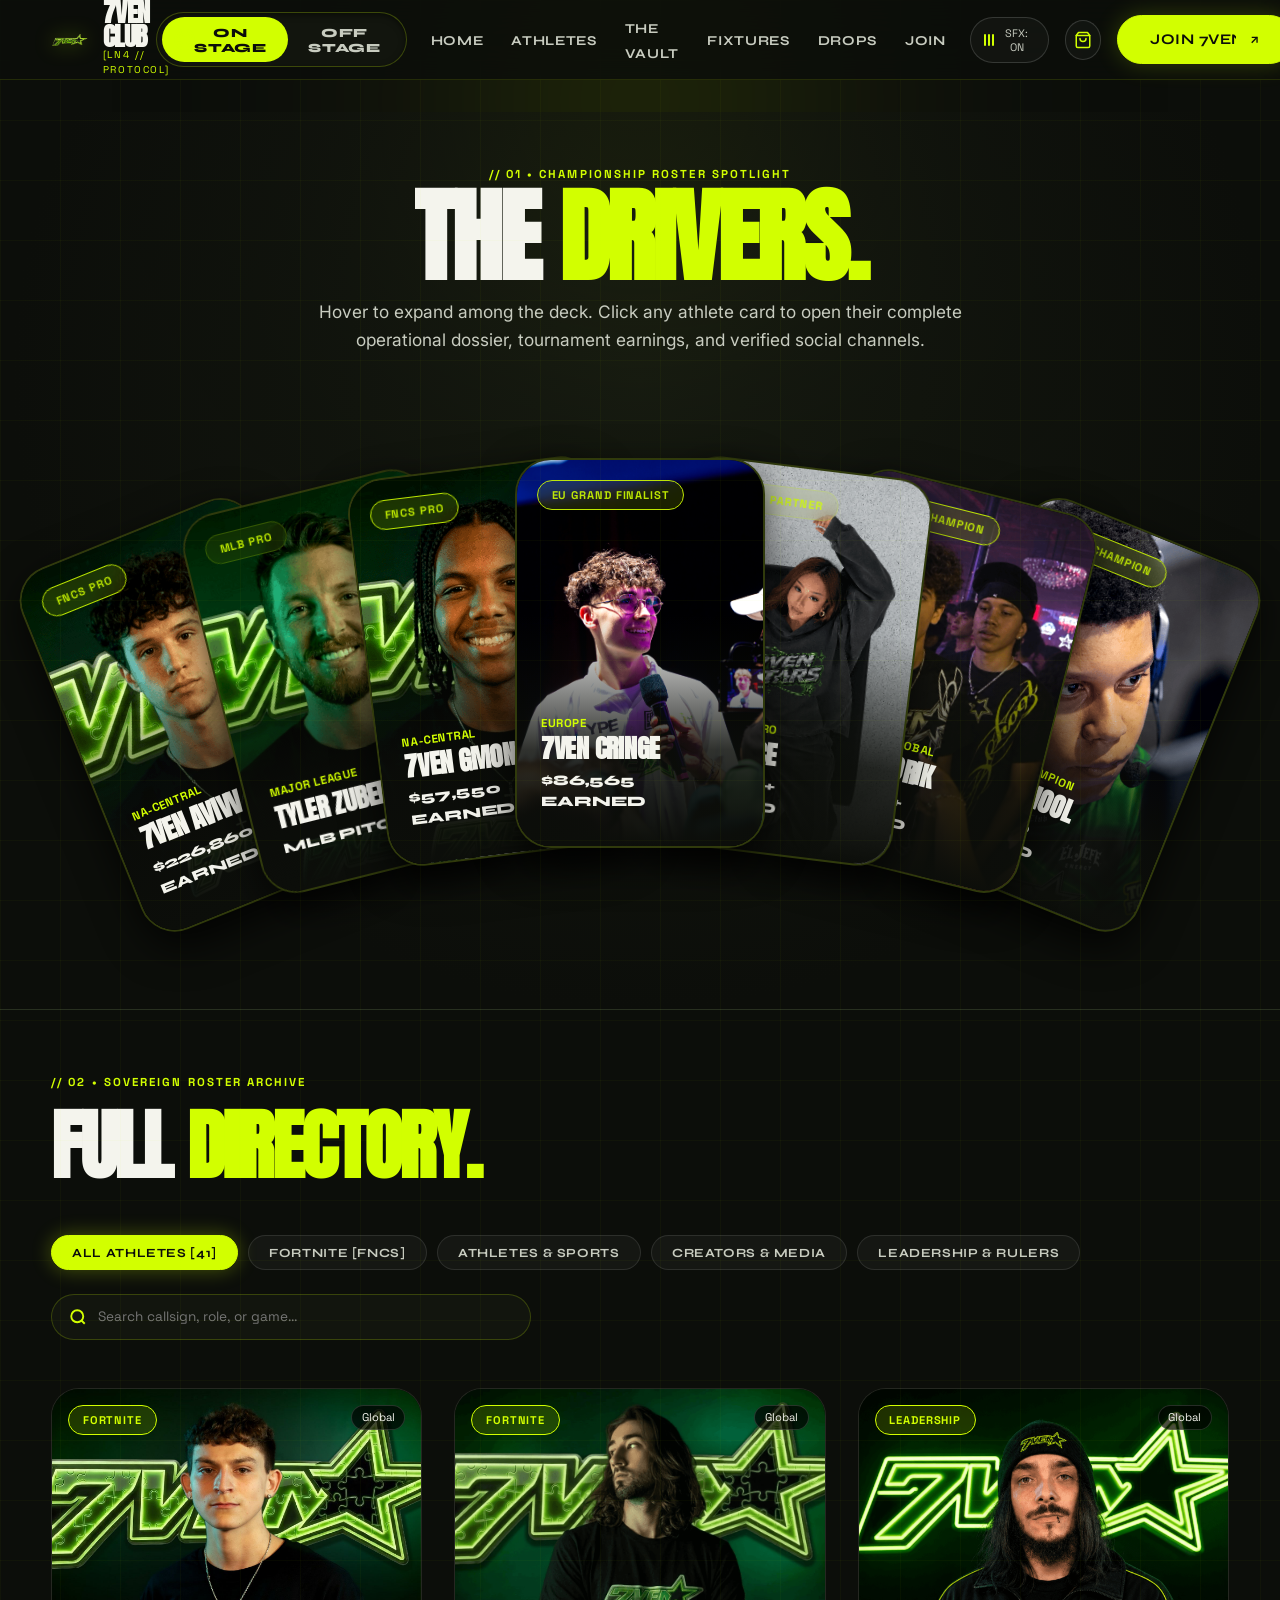
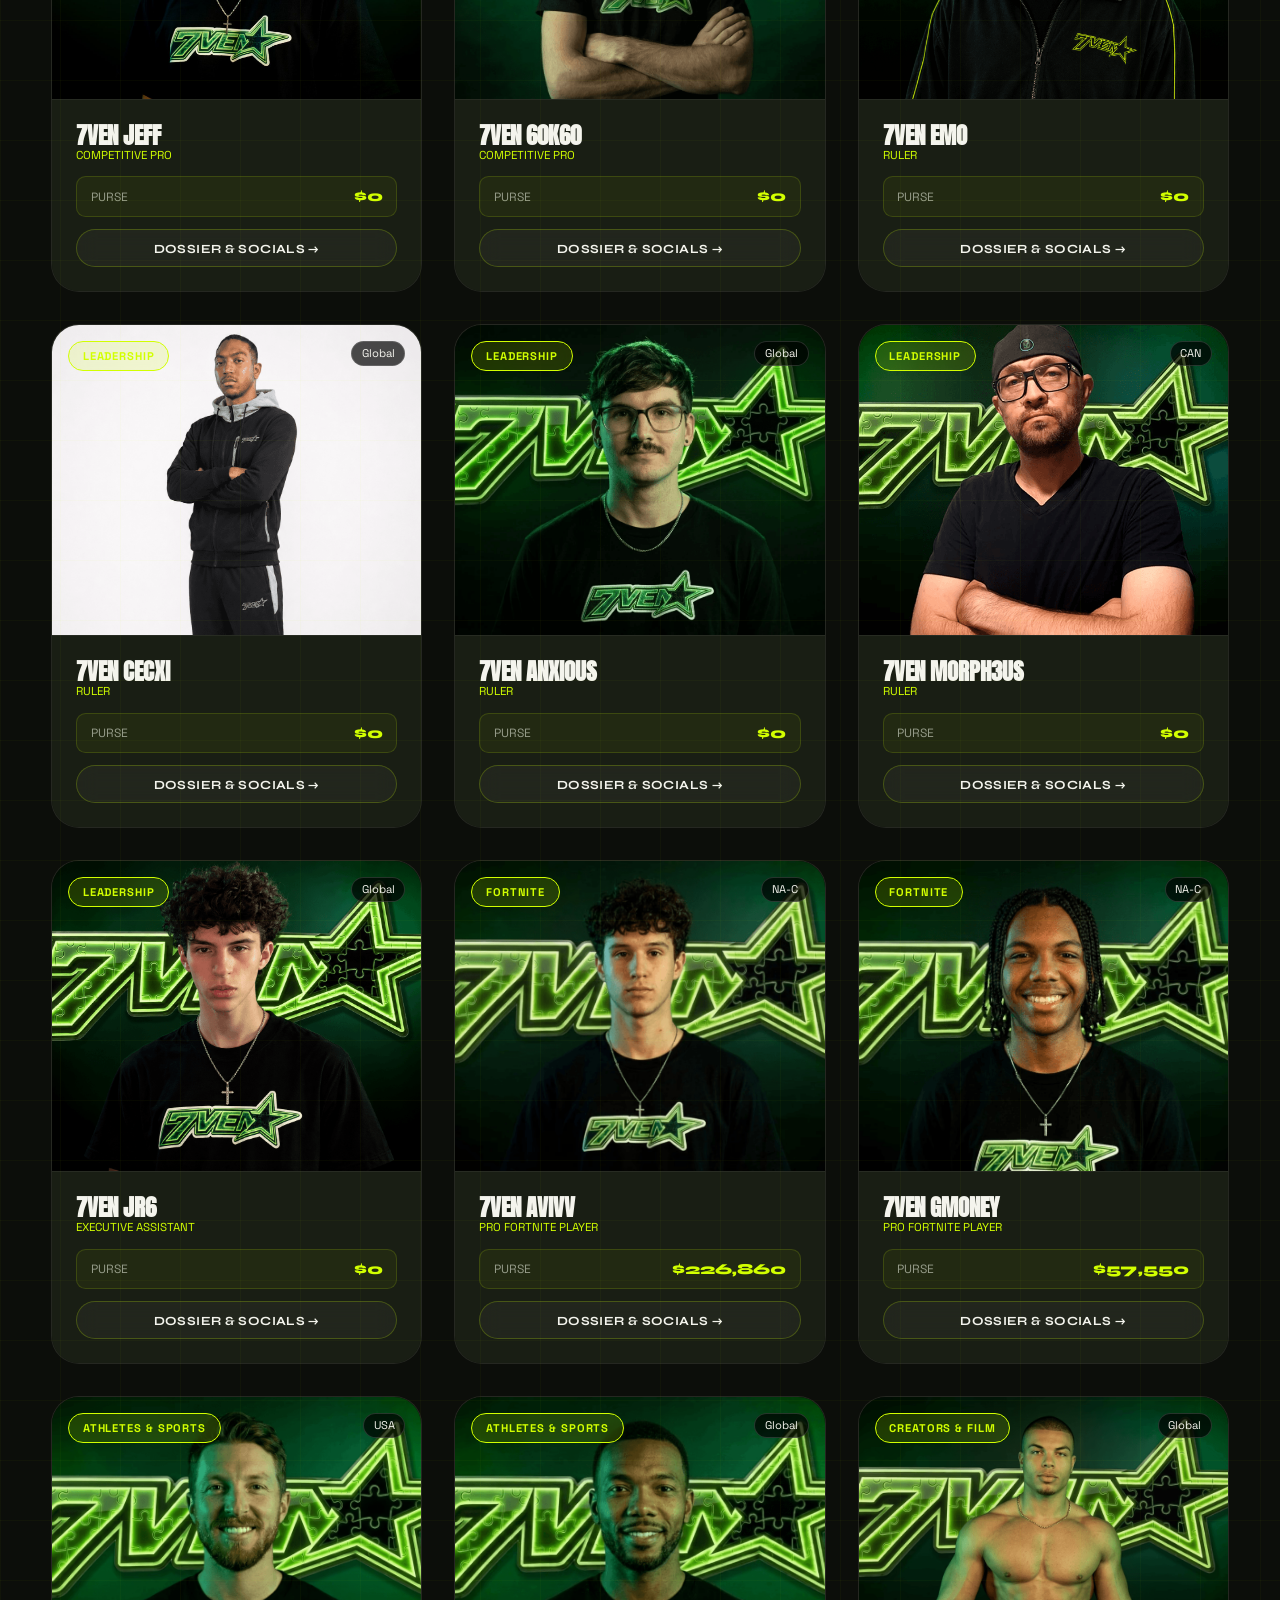
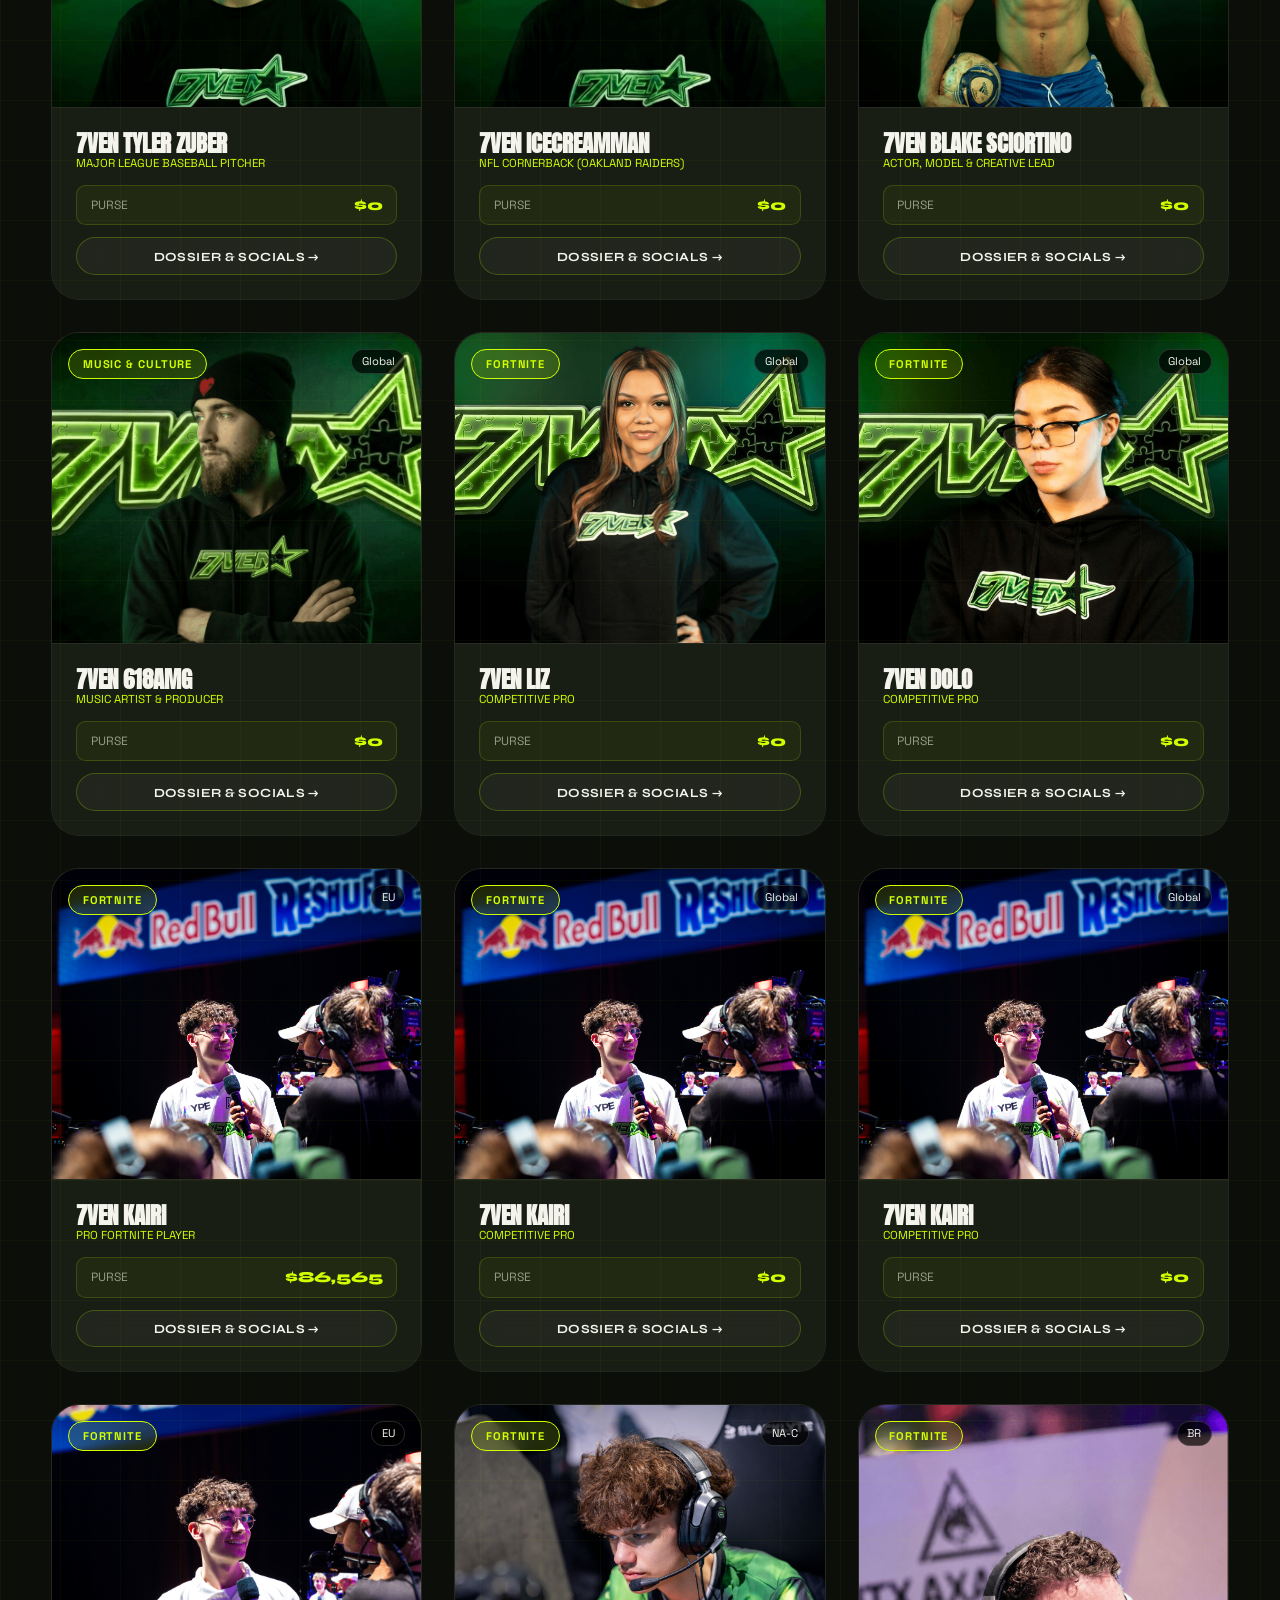
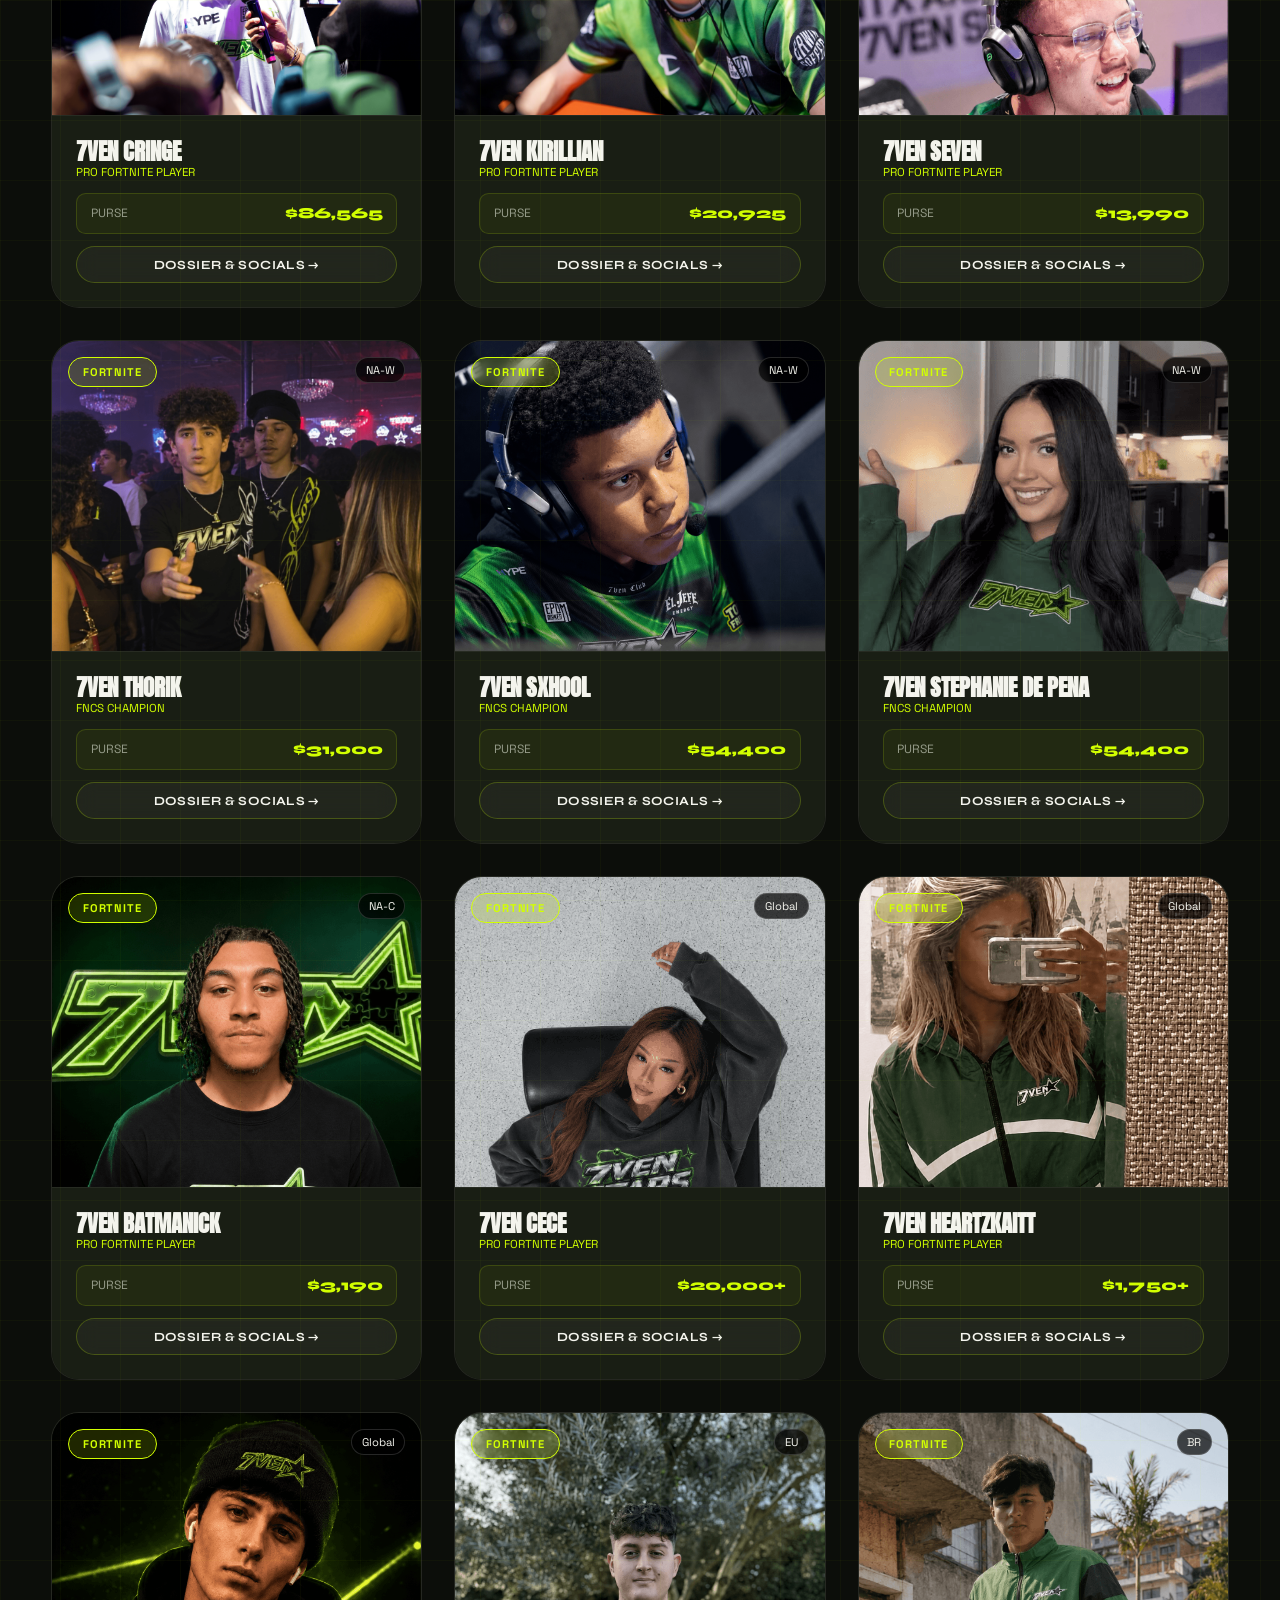
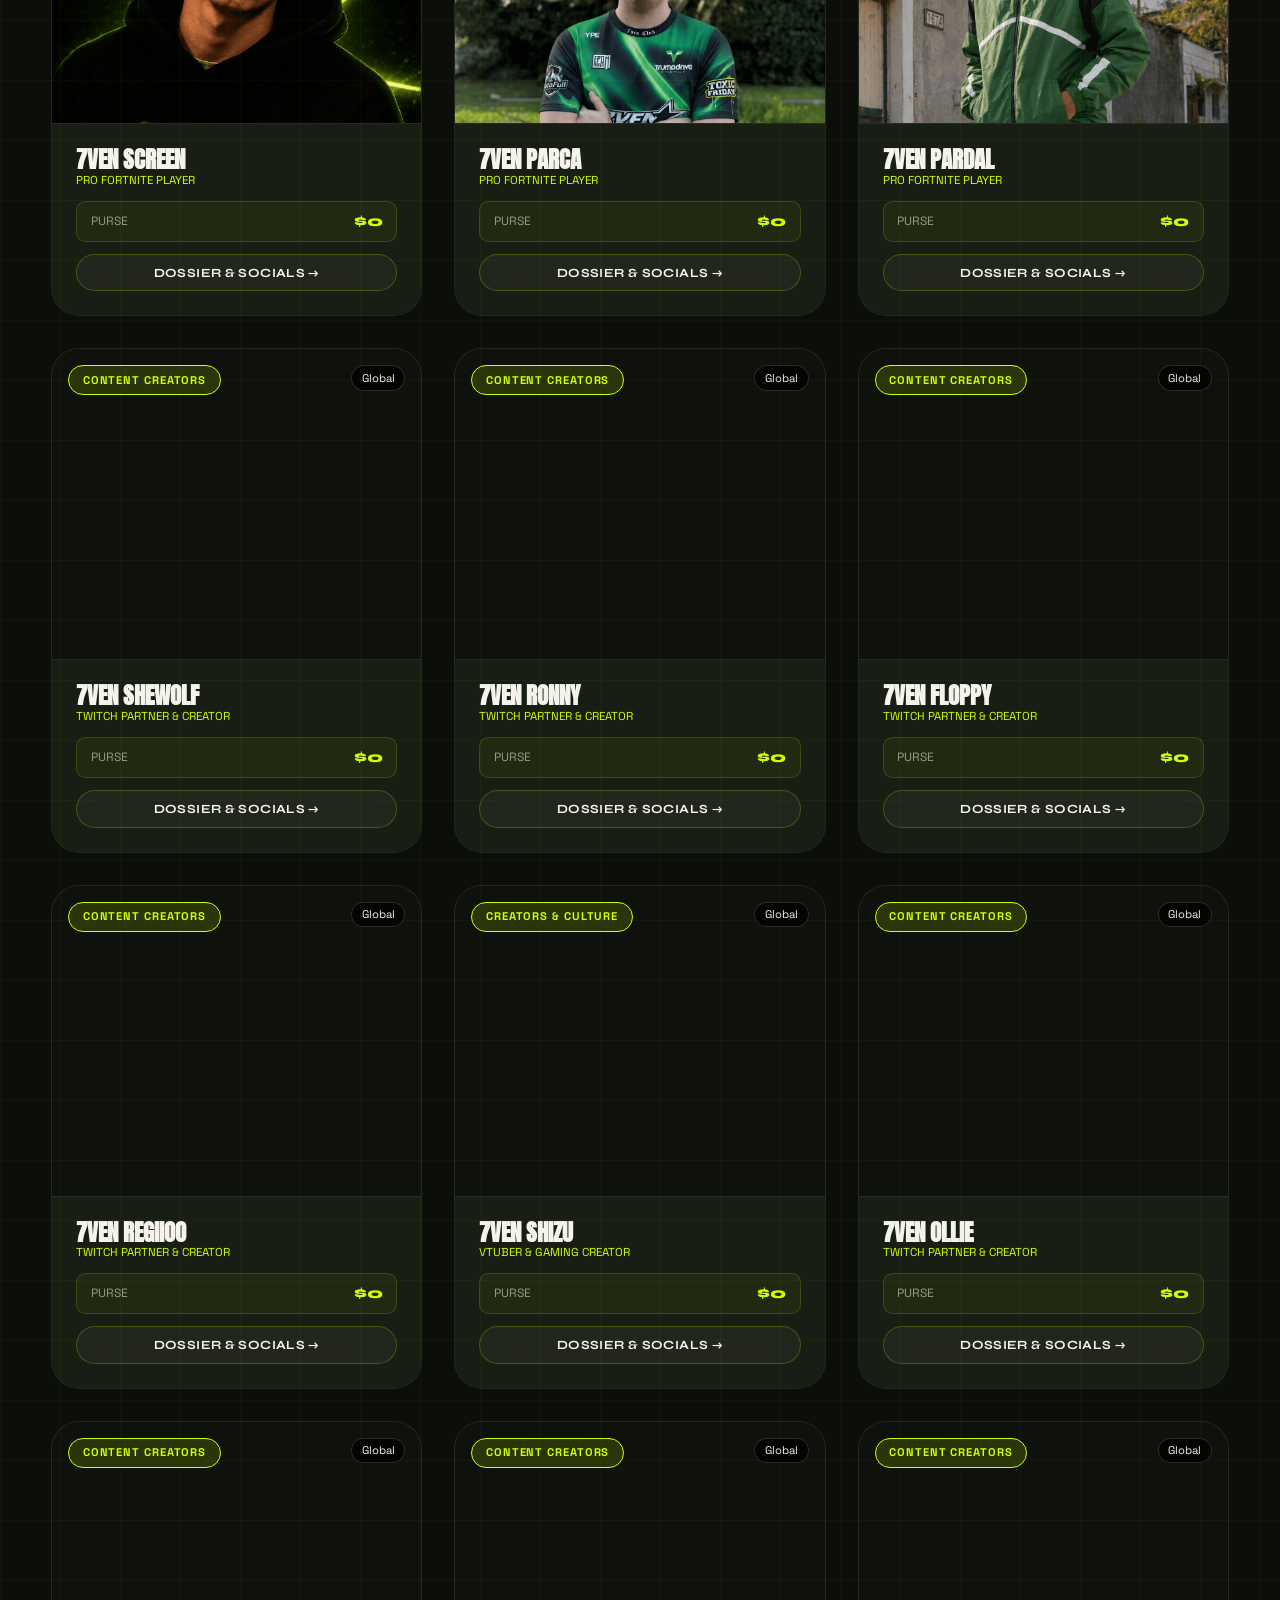
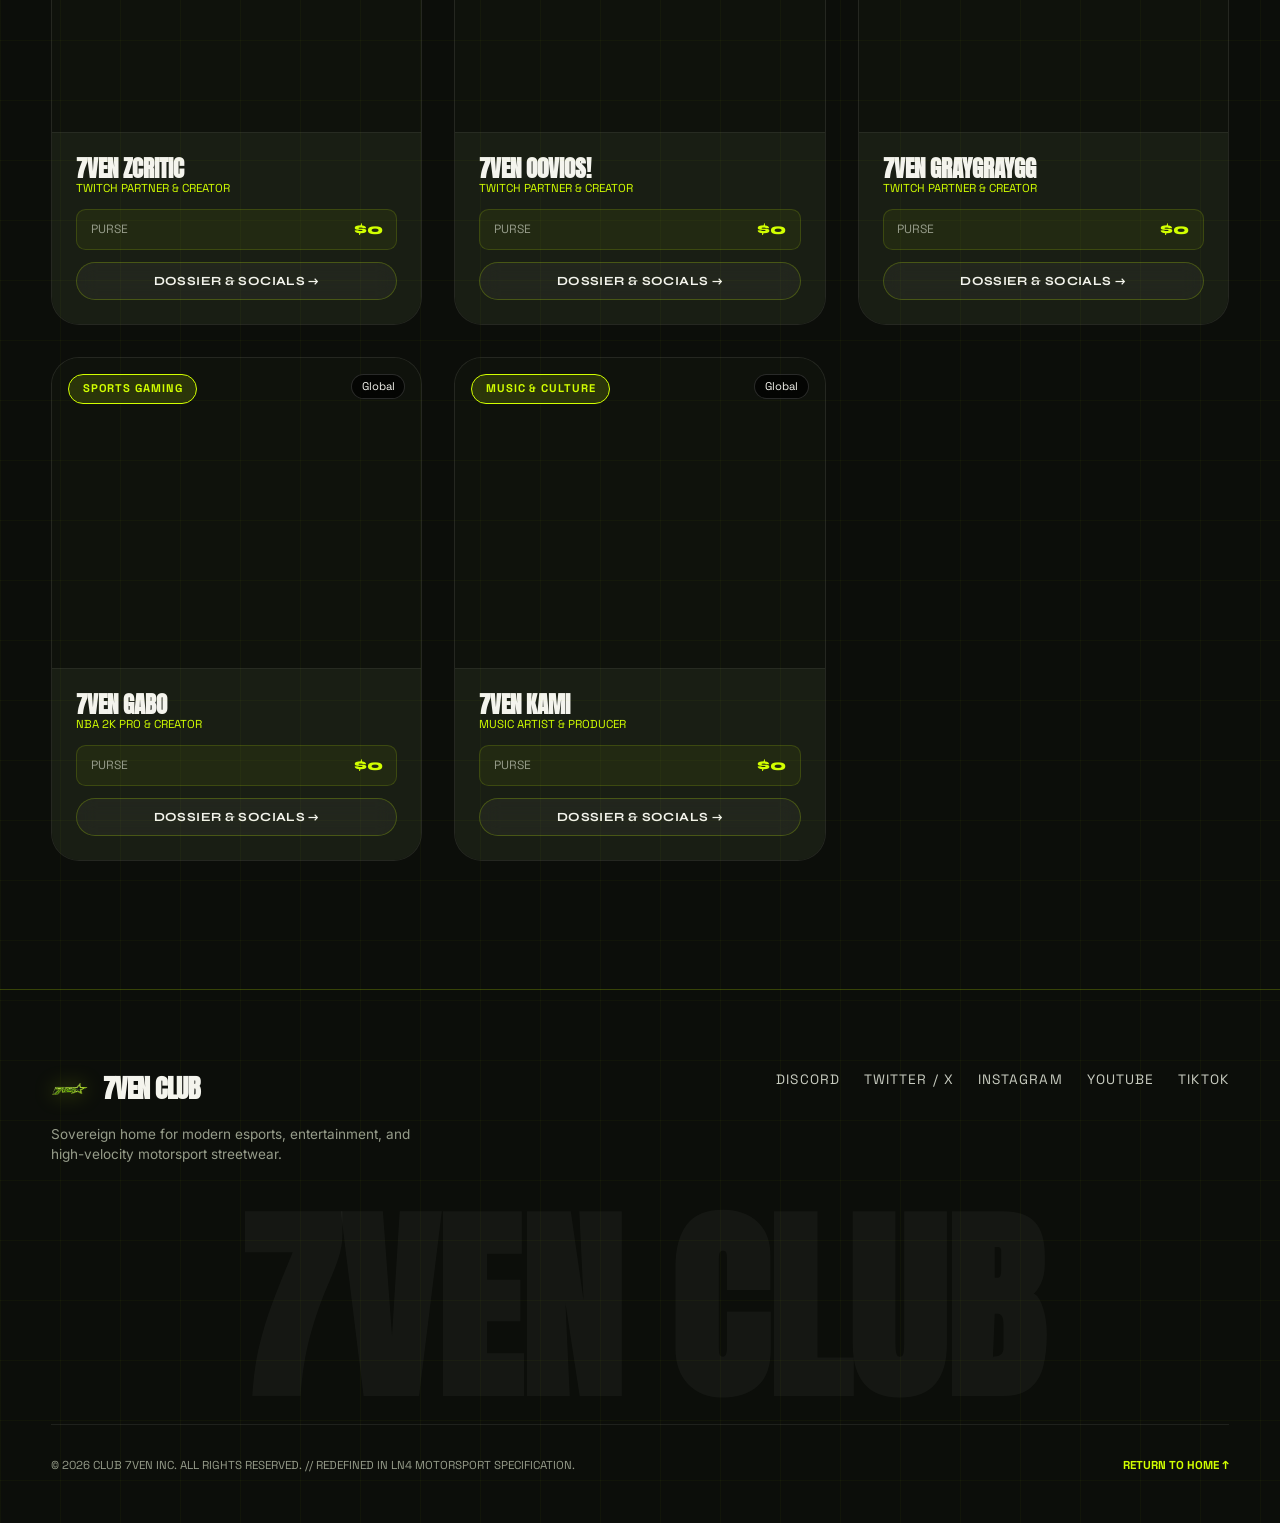
==== athletes.html @ 321fd5b7 "Add dedicated athletes page with LN4 fan-out card deck, popup dossiers, 41 verified athlete portrait" ====
<!DOCTYPE html>
<html lang="en" data-mode="on-stage">
<head>
  <meta charset="utf-8">
  <meta name="viewport" content="width=device-width, initial-scale=1.0, minimum-scale=1.0">
  <title>7VEN CLUB — Athletes & Roster Dossier // LN4 Edition</title>
  
  <meta name="description" content="Official athlete roster for Club 7VEN: FNCS Champions, MLB World Series Pitchers, NFL Pros, and elite content creators.">
  <meta property="og:title" content="7VEN CLUB — Athletes & Roster">
  <meta property="og:description" content="Explore the full championship lineup, tournament earnings, and interactive athlete dossiers.">
  <meta property="og:type" content="website">
  <link rel="icon" type="image/png" href="assets/images/7ven-logo.png">

  <!-- Google Fonts: Syne + Anton + Space Grotesk + Inter -->
  <link rel="preconnect" href="https://fonts.googleapis.com">
  <link rel="preconnect" href="https://fonts.gstatic.com" crossorigin>
  <link href="https://fonts.googleapis.com/css2?family=Anton&family=Inter:wght@400;500;600;700;800&family=Space+Grotesk:wght@500;700&family=Syne:wght@700;800;900&display=swap" rel="stylesheet">

  <!-- Stylesheets -->
  <link rel="stylesheet" href="css/variables.css">
  <link rel="stylesheet" href="css/main.css">
  <link rel="stylesheet" href="css/components.css">
  <link rel="stylesheet" href="css/athletes.css">
</head>
<body data-mode="on-stage">

  <!-- Ambient Grid & Lighting Backgrounds -->
  <div class="tech-grid-overlay" aria-hidden="true"></div>
  <div class="ambient-glow-top" aria-hidden="true"></div>

  <!-- --------------------------------------------------------------------------
       1. FIXED HIGH-TECH HEADER & NAVIGATION
       -------------------------------------------------------------------------- -->
  <header class="ln-nav" id="mainNav">
    <div class="container ln-nav-inner">
      
      <!-- Brand Logotype (Without dot) -->
      <a href="index.html" class="ln-brand" aria-label="7VEN Club Home">
        <img src="assets/images/7ven-brand-mark.png" alt="7VEN Crest" class="ln-brand-logo">
        <div class="ln-brand-text">
          <span class="ln-brand-title">7VEN CLUB</span>
          <span class="ln-brand-badge">[LN4 // PROTOCOL]</span>
        </div>
      </a>

      <!-- Lando Norris Inspired Dual-Stage Switcher -->
      <div class="ln-stage-switcher" id="stageSwitcher" role="tablist" aria-label="Experience Mode Switcher">
        <div class="switcher-pill" id="switcherPill"></div>
        <button class="switcher-btn active" id="btnOnStage" role="tab" aria-selected="true" data-mode="on-stage">
          <span class="live-dot"></span>
          ON STAGE
        </button>
        <button class="switcher-btn" id="btnOffStage" role="tab" aria-selected="false" data-mode="off-stage">
          OFF STAGE
        </button>
      </div>

      <!-- Navigation Links -->
      <nav aria-label="Main Navigation">
        <ul class="ln-nav-links">
          <li><a href="index.html" class="ln-nav-link">Home</a></li>
          <li><a href="athletes.html" class="ln-nav-link active">Athletes</a></li>
          <li><a href="index.html#vault" class="ln-nav-link">The Vault</a></li>
          <li><a href="index.html#calendar" class="ln-nav-link">Fixtures</a></li>
          <li><a href="index.html#store" class="ln-nav-link">Drops</a></li>
          <li><a href="index.html#contact" class="ln-nav-link">Join</a></li>
        </ul>
      </nav>

      <!-- Utility Actions -->
      <div class="ln-nav-actions">
        
        <!-- Web Audio SFX Toggle -->
        <button class="sound-toggle-btn" id="soundToggleBtn" title="Toggle Sound Effects" aria-label="Toggle Sound Effects">
          <div class="sound-bars" aria-hidden="true">
            <span class="sound-bar"></span>
            <span class="sound-bar"></span>
            <span class="sound-bar"></span>
          </div>
          <span class="sound-status-text">SFX: ON</span>
        </button>

        <!-- Cart Trigger -->
        <button class="cart-trigger-btn" id="cartTrigger" title="Open Vault Cart" aria-label="Open Shopping Cart">
          <svg width="18" height="18" viewBox="0 0 24 24" fill="none" stroke="currentColor" stroke-width="2" stroke-linecap="round" stroke-linejoin="round" color="#d2ff00">
            <path d="M6 2L3 6v14a2 2 0 0 0 2 2h14a2 2 0 0 0 2-2V6l-3-4z"></path>
            <line x1="3" y1="6" x2="21" y2="6"></line>
            <path d="M16 10a4 4 0 0 1-8 0"></path>
          </svg>
          <span class="cart-badge-count" id="cartBadge" style="display: none;">0</span>
        </button>

        <!-- Join CTA -->
        <a href="index.html#contact" class="btn-ln btn-ln-primary">
          <span class="btn-roll-text" data-text="JOIN 7VEN">
            <span>JOIN 7VEN</span>
          </span>
          <svg class="btn-icon-svg" viewBox="0 0 24 24" fill="none" stroke="currentColor" stroke-width="2.5">
            <line x1="7" y1="17" x2="17" y2="7"></line>
            <polyline points="7 7 17 7 17 17"></polyline>
          </svg>
        </a>

      </div>
    </div>
  </header>

  <main style="padding-top: calc(var(--nav-height) + 2rem);">
    
    <!-- --------------------------------------------------------------------------
         2. FAN-OUT EXPANDING DECK SHOWCASE (LANDO NORRIS SOCIAL CARDS STYLE)
         -------------------------------------------------------------------------- -->
    <section class="fan-deck-section">
      <div class="container">
        
        <div class="fan-deck-header">
          <span class="text-eyebrow">// 01 • CHAMPIONSHIP ROSTER SPOTLIGHT</span>
          <h1 class="text-impact" style="margin-top: 0.5rem; font-size: clamp(3rem, 8vw, 7.5rem);">
            THE <span class="highlight-lime">DRIVERS.</span>
          </h1>
          <p class="text-lead" style="max-width: 680px; margin: 1rem auto 0 auto;">
            Hover to expand among the deck. Click any athlete card to open their complete operational dossier, tournament earnings, and verified social channels.
          </p>
        </div>

        <!-- Overlapping Fan-Out Card Deck -->
        <div class="fan-deck-wrapper" id="fanDeckWrapper">
          
          <!-- Card 0: 7VEN Avivv -->
          <div class="fan-card" data-index="0" data-athlete-slug="avivv">
            <div class="fan-card-img-wrap">
              <img src="assets/images/roster/avivv.jpg" alt="7VEN Avivv" class="fan-card-img">
              <div class="fan-card-vignette"></div>
            </div>
            <span class="badge-pill is-live fan-card-badge">FNCS PRO</span>
            <div class="fan-card-content">
              <span class="fan-card-role">NA-CENTRAL</span>
              <h2 class="fan-card-name">7VEN AVIVV</h2>
              <div class="fan-card-earnings">$226,860 EARNED</div>
              <span class="fan-card-hint">CLICK TO EXPAND DOSSIER →</span>
            </div>
          </div>

          <!-- Card 1: 7VEN Tyler Zuber -->
          <div class="fan-card" data-index="1" data-athlete-slug="tyler-zuber">
            <div class="fan-card-img-wrap">
              <img src="assets/images/roster/tyler-zuber.jpg" alt="7VEN Tyler Zuber" class="fan-card-img">
              <div class="fan-card-vignette"></div>
            </div>
            <span class="badge-pill fan-card-badge">MLB PRO</span>
            <div class="fan-card-content">
              <span class="fan-card-role">MAJOR LEAGUE</span>
              <h2 class="fan-card-name">TYLER ZUBER</h2>
              <div class="fan-card-earnings">MLB PITCHER</div>
              <span class="fan-card-hint">CLICK TO EXPAND DOSSIER →</span>
            </div>
          </div>

          <!-- Card 2: 7VEN GMONEY -->
          <div class="fan-card" data-index="2" data-athlete-slug="gmoney">
            <div class="fan-card-img-wrap">
              <img src="assets/images/roster/gmoney.jpg" alt="7VEN GMONEY" class="fan-card-img">
              <div class="fan-card-vignette"></div>
            </div>
            <span class="badge-pill is-live fan-card-badge">FNCS PRO</span>
            <div class="fan-card-content">
              <span class="fan-card-role">NA-CENTRAL</span>
              <h2 class="fan-card-name">7VEN GMONEY</h2>
              <div class="fan-card-earnings">$57,550 EARNED</div>
              <span class="fan-card-hint">CLICK TO EXPAND DOSSIER →</span>
            </div>
          </div>

          <!-- Card 3: 7VEN CRINGE (Center elevated) -->
          <div class="fan-card" data-index="3" data-athlete-slug="cringe">
            <div class="fan-card-img-wrap">
              <img src="assets/images/roster/cringe.jpg" alt="7VEN CRINGE" class="fan-card-img">
              <div class="fan-card-vignette"></div>
            </div>
            <span class="badge-pill is-live fan-card-badge">EU GRAND FINALIST</span>
            <div class="fan-card-content">
              <span class="fan-card-role">EUROPE</span>
              <h2 class="fan-card-name">7VEN CRINGE</h2>
              <div class="fan-card-earnings">$86,565 EARNED</div>
              <span class="fan-card-hint">CLICK TO EXPAND DOSSIER →</span>
            </div>
          </div>

          <!-- Card 4: 7VEN CECE -->
          <div class="fan-card" data-index="4" data-athlete-slug="cece">
            <div class="fan-card-img-wrap">
              <img src="assets/images/roster/cece.jpg" alt="7VEN CECE" class="fan-card-img">
              <div class="fan-card-vignette"></div>
            </div>
            <span class="badge-pill fan-card-badge">TWITCH PARTNER</span>
            <div class="fan-card-content">
              <span class="fan-card-role">ZERO BUILD PRO</span>
              <h2 class="fan-card-name">7VEN CECE</h2>
              <div class="fan-card-earnings">$20,000+ EARNED</div>
              <span class="fan-card-hint">CLICK TO EXPAND DOSSIER →</span>
            </div>
          </div>

          <!-- Card 5: 7VEN Thorik -->
          <div class="fan-card" data-index="5" data-athlete-slug="thorik">
            <div class="fan-card-img-wrap">
              <img src="assets/images/roster/thorik.jpg" alt="7VEN Thorik" class="fan-card-img">
              <div class="fan-card-vignette"></div>
            </div>
            <span class="badge-pill is-live fan-card-badge">FNCS CHAMPION</span>
            <div class="fan-card-content">
              <span class="fan-card-role">NA WEST // GLOBAL</span>
              <h2 class="fan-card-name">7VEN THORIK</h2>
              <div class="fan-card-earnings">$31,000+ EARNED</div>
              <span class="fan-card-hint">CLICK TO EXPAND DOSSIER →</span>
            </div>
          </div>

          <!-- Card 6: 7VEN Sxhool -->
          <div class="fan-card" data-index="6" data-athlete-slug="sxhool">
            <div class="fan-card-img-wrap">
              <img src="assets/images/roster/sxhool.jpg" alt="7VEN Sxhool" class="fan-card-img">
              <div class="fan-card-vignette"></div>
            </div>
            <span class="badge-pill is-live fan-card-badge">FNCS CHAMPION</span>
            <div class="fan-card-content">
              <span class="fan-card-role">MAJOR 2 CHAMPION</span>
              <h2 class="fan-card-name">7VEN SXHOOL</h2>
              <div class="fan-card-earnings">$54,400 EARNED</div>
              <span class="fan-card-hint">CLICK TO EXPAND DOSSIER →</span>
            </div>
          </div>

        </div>

      </div>
    </section>

    <!-- --------------------------------------------------------------------------
         3. FULL ATHLETE DIRECTORY & FILTER ENGINE
         -------------------------------------------------------------------------- -->
    <section class="roster-directory-section" id="directory">
      <div class="container">
        
        <div class="section-head">
          <span class="text-eyebrow">// 02 • SOVEREIGN ROSTER ARCHIVE</span>
          <h2 class="text-impact" style="margin-top: 0.5rem; font-size: clamp(2.5rem, 6vw, 5.5rem);">
            FULL <span class="highlight-lime">DIRECTORY.</span>
          </h2>
        </div>

        <!-- Controls: Filters + Realtime Search Bar -->
        <div class="directory-controls">
          
          <div class="roster-filter-bar" style="margin-bottom: 0;">
            <button class="roster-filter-btn active" data-filter="all">All Athletes [41]</button>
            <button class="roster-filter-btn" data-filter="Fortnite">Fortnite [FNCS]</button>
            <button class="roster-filter-btn" data-filter="Athletes & Sports">Athletes & Sports</button>
            <button class="roster-filter-btn" data-filter="Content Creators">Creators & Media</button>
            <button class="roster-filter-btn" data-filter="Leadership">Leadership & Rulers</button>
          </div>

          <div class="search-box-wrap">
            <svg class="search-icon-svg" width="18" height="18" viewBox="0 0 24 24" fill="none" stroke="currentColor" stroke-width="2.5">
              <circle cx="11" cy="11" r="8"></circle>
              <line x1="21" y1="21" x2="16.65" y2="16.65"></line>
            </svg>
            <input type="text" id="rosterSearchInput" class="search-input" placeholder="Search callsign, role, or game...">
          </div>

        </div>

        <!-- Full 41-Athlete Grid (Loaded from verified roster) -->
        <div class="athletes-full-grid" id="athletesGrid">
          <!-- Populated by JavaScript from verified assets/roster_data.json -->
        </div>

      </div>
    </section>

  </main>

  <!-- --------------------------------------------------------------------------
       4. ATHLETE POPUP DOSSIER MODAL
       -------------------------------------------------------------------------- -->
  <div class="athlete-modal-overlay" id="athleteModal" role="dialog" aria-label="Athlete Profile Dossier">
    <div class="athlete-modal-card">
      <button class="athlete-modal-close" id="athleteModalClose" aria-label="Close Dossier">✕</button>
      
      <div class="athlete-modal-media">
        <img src="assets/images/roster/avivv.jpg" alt="Athlete Portrait" id="modalAthleteImg" class="athlete-modal-img">
      </div>

      <div class="athlete-modal-info">
        <div class="athlete-modal-header">
          <span class="badge-pill is-live" id="modalAthleteBadge">VERIFIED ROSTER</span>
          <h2 class="athlete-modal-name" id="modalAthleteName">7VEN AVIVV</h2>
          <div class="athlete-modal-role" id="modalAthleteRole">NORTH AMERICA CENTRAL // FORTNITE</div>
        </div>

        <div class="athlete-modal-earnings-box">
          <span class="text-mono" style="font-size: 0.8rem; color: var(--color--grey-on-track);">CAREER TOURNAMENT EARNINGS</span>
          <span class="text-h3" id="modalAthleteEarnings" style="color: var(--color--lime); font-size: 1.5rem;">$226,860</span>
        </div>

        <div>
          <span class="text-eyebrow" style="font-size: 0.65rem; margin-bottom: 0.5rem; display: block;">OPERATIONAL DOSSIER</span>
          <p class="athlete-modal-bio" id="modalAthleteBio">
            Championship powerhouse dominating NA-Central leaderboards. Pinnacle clutch specialist in end-game FNCS storm circles.
          </p>
        </div>

        <div>
          <span class="text-eyebrow" style="font-size: 0.65rem; margin-bottom: 0.5rem; display: block;">VERIFIED CHANNELS</span>
          <div class="athlete-modal-socials" id="modalAthleteSocials">
            <!-- Rendered dynamically -->
          </div>
        </div>
      </div>

    </div>
  </div>

  <!-- --------------------------------------------------------------------------
       5. FOOTER (WITHOUT DOT)
       -------------------------------------------------------------------------- -->
  <footer class="ln-footer">
    <div class="container">
      
      <div class="footer-top-row">
        <div>
          <div class="ln-brand" style="margin-bottom: 1rem;">
            <img src="assets/images/7ven-brand-mark.png" alt="7VEN Crest" class="ln-brand-logo">
            <span class="ln-brand-title">7VEN CLUB</span>
          </div>
          <p style="font-size: 0.85rem; color: var(--color--grey-on-track); max-width: 380px;">
            Sovereign home for modern esports, entertainment, and high-velocity motorsport streetwear.
          </p>
        </div>

        <div class="footer-social-links">
          <a href="https://discord.gg/7ven" target="_blank" rel="noopener" class="footer-social-item">Discord</a>
          <a href="https://twitter.com/7venclub" target="_blank" rel="noopener" class="footer-social-item">Twitter / X</a>
          <a href="https://instagram.com/7venclub" target="_blank" rel="noopener" class="footer-social-item">Instagram</a>
          <a href="https://youtube.com/@7venclub" target="_blank" rel="noopener" class="footer-social-item">YouTube</a>
          <a href="https://tiktok.com/@7venclub" target="_blank" rel="noopener" class="footer-social-item">TikTok</a>
        </div>
      </div>

      <!-- Watermark without dot -->
      <div class="footer-huge-mark" aria-hidden="true">
        7VEN CLUB
      </div>

      <div class="footer-bottom-row">
        <div>
          © 2026 CLUB 7VEN INC. ALL RIGHTS RESERVED. // REDEFINED IN LN4 MOTORSPORT SPECIFICATION.
        </div>
        <div style="display: flex; gap: 2rem;">
          <a href="index.html" style="color: var(--color--lime); font-weight: 700;">RETURN TO HOME ↑</a>
        </div>
      </div>

    </div>
  </footer>

  <!-- Scripts -->
  <script src="js/main.js"></script>
  <script src="js/athletes.js"></script>
</body>
</html>
---- css/variables.css ----
/* ==========================================================================
   7VEN CLUB x LANDO NORRIS (LN4) DESIGN TOKENS
   Inspired by landonorris.com by OFF+BRAND
   ========================================================================== */

:root {
  /* --- PALETTE (Exact LN4 Signature System) --- */
  --color--lime: #d2ff00;            /* LN4 Electrifying Lime */
  --color--lime-glow: rgba(210, 255, 0, 0.45);
  --color--lime-off: #b2c73a;        /* Subdued chartreuse */
  --color--lime-soft: rgba(210, 255, 0, 0.08);
  --color--lime-border: rgba(210, 255, 0, 0.22);
  
  --color--black: #0c0e0a;           /* Ultra-deep obsidian carbon */
  --color--dark-surface: #12150e;    /* Card background */
  --color--dark-surface-elevated: #191e14;
  --color--dark-green: #202617;      /* Racing olive green */
  --color--dark-green-tint-1: #2d3622;
  --color--dark-green-tint-2: #4a5438;
  
  --color--white: #f4f4ed;           /* Crisp bone white */
  --color--white-muted: #c8ccc0;     /* Muted off-white */
  --color--grey-on-track: #969c8a;   /* Tactical HUD grey */
  --color--grey-border: #283020;
  
  /* --- TYPOGRAPHY FAMILIES --- */
  --font-display: 'Syne', -apple-system, BlinkMacSystemFont, sans-serif;
  --font-condensed: 'Anton', 'Impact', sans-serif;
  --font-mono: 'Space Grotesk', monospace;
  --font-body: 'Inter', -apple-system, BlinkMacSystemFont, sans-serif;

  /* --- FLUID SCALING (Lando Norris Fluid Formula) --- */
  --min-width: 992px;
  --max-width: 1920px;
  --design-width: 1728;
  --design-unit: 16;
  --scale-factor: 1;

  --fluid-container: clamp(var(--min-width), 100vw, var(--max-width));
  --fluid-font: calc(var(--fluid-container) / var(--design-width) * var(--design-unit) * var(--scale-factor));

  /* --- TIMING & EASING (LN4 Signature Snappy Bezier) --- */
  --cubic-default: cubic-bezier(0.65, 0.05, 0, 1);
  --duration-fast: 0.25s;
  --duration-default: 0.65s;
  --duration-slow: 1.1s;
  --animation-default: var(--duration-default) var(--cubic-default);

  /* --- SPACING & SIZING --- */
  --nav-height: 5rem;
  --container-padding: clamp(1.25rem, 4vw, 4.5rem);
  --section-padding-y: clamp(5rem, 9vw, 10rem);
  --gap: clamp(1rem, 2vw, 2rem);
  --radius-xs: 0.25rem;
  --radius-sm: 0.6rem;
  --radius-md: 1.25rem;
  --radius-lg: 2.5rem;
  --radius-pill: 9999px;
  
  /* --- BUTTON OFFSET (For text-rolling micro-interaction) --- */
  --text-offset-primary: 1.25rem;
  --text-offset-nav: 1rem;
}

/* Tablet adjustments */
@media screen and (max-width: 991px) {
  :root {
    --min-width: 768px;
    --max-width: 991px;
    --nav-height: 4.5rem;
    --section-padding-y: clamp(4rem, 7vw, 6rem);
  }
}

/* Mobile adjustments */
@media screen and (max-width: 479px) {
  :root {
    --min-width: 320px;
    --max-width: 479px;
    --container-padding: 1.15rem;
    --nav-height: 4.25rem;
  }
}
---- css/main.css ----
/* ==========================================================================
   MAIN CORE & UTILITY STYLES
   ========================================================================== */

@import url('variables.css');

*, *::before, *::after {
  box-sizing: border-box;
  margin: 0;
  padding: 0;
  -webkit-font-smoothing: antialiased;
  -moz-osx-font-smoothing: grayscale;
}

html {
  font-size: 16px;
  scroll-behavior: smooth;
  background-color: var(--color--black);
  color: var(--color--white);
  overflow-x: hidden;
}

body {
  font-family: var(--font-body);
  background-color: var(--color--black);
  color: var(--color--white);
  min-height: 100vh;
  line-height: 1.5;
  overflow-x: hidden;
  position: relative;
  transition: background-color var(--duration-default) var(--cubic-default),
              color var(--duration-default) var(--cubic-default);
}

/* Custom Selection (Identical to Lando Norris) */
::selection {
  background-color: var(--color--lime);
  color: var(--color--black);
  text-shadow: none;
}
::-moz-selection {
  background-color: var(--color--lime);
  color: var(--color--black);
  text-shadow: none;
}

/* Links & Media */
a {
  color: inherit;
  text-decoration: none;
  transition: color var(--duration-fast) ease;
}
img, video {
  max-width: 100%;
  height: auto;
  display: block;
}
button {
  font-family: inherit;
  border: none;
  background: none;
  cursor: pointer;
  color: inherit;
}

/* Scrollbar Styling */
::-webkit-scrollbar {
  width: 6px;
  height: 6px;
}
::-webkit-scrollbar-track {
  background: var(--color--black);
}
::-webkit-scrollbar-thumb {
  background: var(--color--dark-green-tint-1);
  border-radius: var(--radius-pill);
}
::-webkit-scrollbar-thumb:hover {
  background: var(--color--lime);
}

/* Container */
.container {
  width: 100%;
  max-width: 1720px;
  margin-left: auto;
  margin-right: auto;
  padding-left: var(--container-padding);
  padding-right: var(--container-padding);
}

/* --- TYPOGRAPHY STYLES (LN4 IMPACT SCALE) --- */

.text-impact {
  font-family: var(--font-condensed);
  font-size: clamp(3.75rem, 9.5vw, 9.5rem);
  line-height: 0.88;
  letter-spacing: -0.03em;
  text-transform: uppercase;
  font-weight: 800;
  word-break: break-word;
}

.text-impact-sub {
  font-family: var(--font-display);
  font-size: clamp(2rem, 4.5vw, 4.25rem);
  line-height: 0.95;
  letter-spacing: -0.03em;
  font-weight: 800;
  text-transform: uppercase;
}

.text-h3 {
  font-family: var(--font-display);
  font-size: clamp(1.5rem, 2.8vw, 2.4rem);
  line-height: 1.1;
  letter-spacing: -0.02em;
  font-weight: 700;
}

.text-h4 {
  font-family: var(--font-display);
  font-size: clamp(1.15rem, 1.8vw, 1.5rem);
  line-height: 1.25;
  font-weight: 700;
}

.text-eyebrow {
  font-family: var(--font-mono);
  font-size: 0.72rem;
  letter-spacing: 0.18em;
  text-transform: uppercase;
  font-weight: 700;
  color: var(--color--lime);
  display: inline-flex;
  align-items: center;
  gap: 0.5rem;
}

.text-mono {
  font-family: var(--font-mono);
  font-feature-settings: "tnum" on, "zero" on;
}

.text-lead {
  font-size: clamp(1.05rem, 1.35vw, 1.25rem);
  line-height: 1.6;
  color: var(--color--white-muted);
}

.color-lime {
  color: var(--color--lime) !important;
}

/* Highlight accent */
.highlight-lime {
  position: relative;
  display: inline-block;
  color: var(--color--lime);
}

/* Technical Badges / Pill Tags */
.badge-pill {
  display: inline-flex;
  align-items: center;
  gap: 0.45rem;
  padding: 0.35rem 0.85rem;
  border-radius: var(--radius-pill);
  font-family: var(--font-mono);
  font-size: 0.7rem;
  font-weight: 700;
  letter-spacing: 0.08em;
  text-transform: uppercase;
  background: var(--color--lime-soft);
  color: var(--color--lime);
  border: 1px solid var(--color--lime-border);
  backdrop-filter: blur(8px);
}

.badge-pill.is-dark {
  background: rgba(255, 255, 255, 0.05);
  color: var(--color--white);
  border-color: rgba(255, 255, 255, 0.12);
}

.badge-pill.is-live {
  background: rgba(210, 255, 0, 0.15);
  border-color: var(--color--lime);
  color: var(--color--lime);
}

.live-dot {
  width: 7px;
  height: 7px;
  border-radius: 50%;
  background: var(--color--lime);
  box-shadow: 0 0 10px var(--color--lime);
  animation: pulse-dot 1.5s infinite;
}

@keyframes pulse-dot {
  0% { transform: scale(0.9); opacity: 0.6; }
  50% { transform: scale(1.3); opacity: 1; box-shadow: 0 0 14px var(--color--lime); }
  100% { transform: scale(0.9); opacity: 0.6; }
}

/* --- LANDO NORRIS SIGNATURE BUTTONS WITH TEXT ROLLING --- */

.btn-ln {
  position: relative;
  display: inline-flex;
  align-items: center;
  justify-content: center;
  gap: 0.75rem;
  padding: 0.95rem 2rem;
  border-radius: var(--radius-pill);
  font-family: var(--font-display);
  font-size: 0.92rem;
  font-weight: 700;
  letter-spacing: 0.03em;
  text-transform: uppercase;
  cursor: pointer;
  overflow: hidden;
  transition: all var(--duration-fast) var(--cubic-default);
  white-space: nowrap;
  user-select: none;
}

.btn-ln-primary {
  background-color: var(--color--lime);
  color: var(--color--black);
  border: 1px solid var(--color--lime);
  box-shadow: 0 0 25px rgba(210, 255, 0, 0.2);
}
.btn-ln-primary:hover {
  background-color: #e2ff40;
  box-shadow: 0 0 35px rgba(210, 255, 0, 0.45);
  transform: translateY(-2px);
}

.btn-ln-secondary {
  background-color: rgba(255, 255, 255, 0.04);
  color: var(--color--white);
  border: 1px solid var(--color--lime-border);
  backdrop-filter: blur(10px);
}
.btn-ln-secondary:hover {
  border-color: var(--color--lime);
  background-color: var(--color--lime-soft);
  color: var(--color--lime);
  transform: translateY(-2px);
}

.btn-ln-outline {
  background: transparent;
  color: var(--color--white);
  border: 1px solid rgba(255, 255, 255, 0.15);
}
.btn-ln-outline:hover {
  border-color: var(--color--lime);
  color: var(--color--lime);
}

/* Rolling Text Animation Effect */
.btn-roll-text {
  display: block;
  position: relative;
  overflow: hidden;
  line-height: 1.1;
  height: 1.1em;
}
.btn-roll-text span {
  display: block;
  transition: transform var(--duration-fast) var(--cubic-default);
}
.btn-roll-text::after {
  content: attr(data-text);
  position: absolute;
  top: 100%;
  left: 0;
  display: block;
  width: 100%;
  transition: transform var(--duration-fast) var(--cubic-default);
}
.btn-ln:hover .btn-roll-text span {
  transform: translateY(-100%);
}
.btn-ln:hover .btn-roll-text::after {
  transform: translateY(-100%);
}

/* Micro Icon */
.btn-icon-svg {
  width: 14px;
  height: 14px;
  transition: transform var(--duration-fast) var(--cubic-default);
}
.btn-ln:hover .btn-icon-svg {
  transform: translateX(3px) rotate(-45deg);
}

/* --- TECHNICAL GRID & AMBIENT BG --- */

.tech-grid-overlay {
  position: absolute;
  inset: 0;
  background-image: 
    linear-gradient(rgba(210, 255, 0, 0.03) 1px, transparent 1px),
    linear-gradient(90deg, rgba(210, 255, 0, 0.03) 1px, transparent 1px);
  background-size: 60px 60px;
  pointer-events: none;
  z-index: 1;
}

.ambient-glow-top {
  position: absolute;
  top: -200px;
  left: 50%;
  transform: translateX(-50%);
  width: min(1000px, 90vw);
  height: 600px;
  background: radial-gradient(circle, rgba(210, 255, 0, 0.12) 0%, rgba(32, 38, 23, 0.08) 50%, transparent 75%);
  pointer-events: none;
  z-index: 0;
  filter: blur(80px);
}

/* Technical Corner Ticks */
.tech-corner-box {
  position: relative;
}
.tech-corner-box::before,
.tech-corner-box::after {
  content: "";
  position: absolute;
  width: 8px;
  height: 8px;
  border-color: var(--color--lime);
  pointer-events: none;
  z-index: 2;
}
.tech-corner-box::before {
  top: -1px;
  left: -1px;
  border-top: 2px solid;
  border-left: 2px solid;
}
.tech-corner-box::after {
  bottom: -1px;
  right: -1px;
  border-bottom: 2px solid;
  border-right: 2px solid;
}

/* --- DUAL MODE THEME STATES --- */

body[data-mode="off-stage"] {
  --color--lime: #e2f04b;
  --color--lime-glow: rgba(226, 240, 75, 0.35);
  --color--dark-surface: #131411;
  --color--dark-green: #1a1e16;
}

body[data-mode="off-stage"] .on-stage-only {
  display: none !important;
}

body[data-mode="on-stage"] .off-stage-only {
  display: none !important;
}
---- css/components.css ----
/* ==========================================================================
   7VEN x LN4 COMPONENTS STYLESHEET
   ========================================================================== */

/* --------------------------------------------------------------------------
   1. FIXED HIGH-TECH NAVIGATION
   -------------------------------------------------------------------------- */

.ln-nav {
  position: fixed;
  top: 0;
  left: 0;
  width: 100%;
  height: var(--nav-height);
  z-index: 1000;
  background: rgba(12, 14, 10, 0.82);
  backdrop-filter: blur(20px);
  -webkit-backdrop-filter: blur(20px);
  border-bottom: 1px solid rgba(210, 255, 0, 0.12);
  transition: all var(--duration-fast) var(--cubic-default);
}

.ln-nav.scrolled {
  background: rgba(12, 14, 10, 0.94);
  border-bottom-color: rgba(210, 255, 0, 0.25);
  box-shadow: 0 10px 30px rgba(0, 0, 0, 0.6);
}

.ln-nav-inner {
  height: 100%;
  display: flex;
  align-items: center;
  justify-content: space-between;
  gap: 1.5rem;
}

/* Brand */
.ln-brand {
  display: flex;
  align-items: center;
  gap: 0.85rem;
}

.ln-brand-logo {
  height: 38px;
  width: auto;
  object-fit: contain;
  filter: drop-shadow(0 0 10px rgba(210, 255, 0, 0.3));
}

.ln-brand-text {
  display: flex;
  flex-direction: column;
}

.ln-brand-title {
  font-family: var(--font-condensed);
  font-size: 1.65rem;
  line-height: 0.9;
  letter-spacing: -0.02em;
  color: var(--color--white);
  font-weight: 800;
}

.ln-brand-badge {
  font-family: var(--font-mono);
  font-size: 0.62rem;
  letter-spacing: 0.16em;
  color: var(--color--lime);
  text-transform: uppercase;
}

/* Center Mode Switcher (Lando Norris ON TRACK / OFF TRACK style) */
.ln-stage-switcher {
  display: flex;
  align-items: center;
  background: rgba(20, 24, 16, 0.85);
  border: 1px solid var(--color--lime-border);
  padding: 0.3rem;
  border-radius: var(--radius-pill);
  position: relative;
  box-shadow: inset 0 2px 6px rgba(0, 0, 0, 0.5);
}

.switcher-pill {
  position: absolute;
  top: 0.3rem;
  bottom: 0.3rem;
  border-radius: var(--radius-pill);
  background: var(--color--lime);
  transition: all var(--duration-fast) var(--cubic-default);
  z-index: 1;
}

.switcher-btn {
  position: relative;
  z-index: 2;
  padding: 0.45rem 1.25rem;
  border-radius: var(--radius-pill);
  font-family: var(--font-display);
  font-size: 0.78rem;
  font-weight: 800;
  letter-spacing: 0.06em;
  text-transform: uppercase;
  color: var(--color--white-muted);
  transition: color var(--duration-fast) ease;
  display: flex;
  align-items: center;
  gap: 0.4rem;
}

.switcher-btn.active {
  color: var(--color--black);
}

.switcher-btn:hover:not(.active) {
  color: var(--color--white);
}

/* Nav Links */
.ln-nav-links {
  display: flex;
  align-items: center;
  gap: 1.75rem;
  list-style: none;
}

.ln-nav-link {
  font-family: var(--font-display);
  font-size: 0.85rem;
  font-weight: 700;
  letter-spacing: 0.05em;
  text-transform: uppercase;
  color: var(--color--white-muted);
  position: relative;
  padding: 0.5rem 0;
  transition: color var(--duration-fast) ease;
}

.ln-nav-link::after {
  content: "";
  position: absolute;
  bottom: 0;
  left: 0;
  width: 0;
  height: 2px;
  background: var(--color--lime);
  transition: width var(--duration-fast) var(--cubic-default);
}

.ln-nav-link:hover {
  color: var(--color--white);
}
.ln-nav-link:hover::after,
.ln-nav-link.active::after {
  width: 100%;
}
.ln-nav-link.active {
  color: var(--color--lime);
}

/* Nav Action Group */
.ln-nav-actions {
  display: flex;
  align-items: center;
  gap: 1rem;
}

/* Sound Toggle */
.sound-toggle-btn {
  display: flex;
  align-items: center;
  gap: 0.35rem;
  padding: 0.5rem 0.8rem;
  border-radius: var(--radius-pill);
  border: 1px solid rgba(255, 255, 255, 0.15);
  background: rgba(255, 255, 255, 0.03);
  font-family: var(--font-mono);
  font-size: 0.68rem;
  color: var(--color--white-muted);
  transition: all var(--duration-fast) ease;
}

.sound-toggle-btn:hover {
  border-color: var(--color--lime);
  color: var(--color--lime);
}

.sound-bars {
  display: flex;
  align-items: flex-end;
  gap: 2px;
  height: 12px;
}

.sound-bar {
  width: 2px;
  height: 100%;
  background: var(--color--lime);
  border-radius: 1px;
}

.sound-toggle-btn.muted .sound-bar {
  height: 3px !important;
  background: var(--color--grey-on-track);
}

.sound-toggle-btn:not(.muted) .sound-bar:nth-child(1) { animation: soundWave 0.8s infinite ease-in-out; }
.sound-toggle-btn:not(.muted) .sound-bar:nth-child(2) { animation: soundWave 0.6s infinite 0.2s ease-in-out; }
.sound-toggle-btn:not(.muted) .sound-bar:nth-child(3) { animation: soundWave 0.9s infinite 0.1s ease-in-out; }

@keyframes soundWave {
  0%, 100% { height: 3px; }
  50% { height: 12px; }
}

/* Cart Trigger */
.cart-trigger-btn {
  position: relative;
  display: flex;
  align-items: center;
  justify-content: center;
  width: 40px;
  height: 40px;
  border-radius: 50%;
  border: 1px solid rgba(255, 255, 255, 0.15);
  background: rgba(255, 255, 255, 0.03);
  transition: all var(--duration-fast) ease;
}

.cart-trigger-btn:hover {
  border-color: var(--color--lime);
  background: var(--color--lime-soft);
}

.cart-badge-count {
  position: absolute;
  top: -4px;
  right: -4px;
  width: 18px;
  height: 18px;
  border-radius: 50%;
  background: var(--color--lime);
  color: var(--color--black);
  font-family: var(--font-mono);
  font-size: 0.65rem;
  font-weight: 800;
  display: flex;
  align-items: center;
  justify-content: center;
}

/* Mobile Menu Button */
.mobile-menu-btn {
  display: none;
  width: 42px;
  height: 42px;
  border-radius: 50%;
  border: 1px solid var(--color--lime-border);
  align-items: center;
  justify-content: center;
  flex-direction: column;
  gap: 5px;
  background: var(--color--dark-surface);
}

.mobile-menu-bar {
  width: 20px;
  height: 2px;
  background: var(--color--lime);
  transition: all var(--duration-fast) ease;
}

/* --------------------------------------------------------------------------
   2. HERO SECTION (HIGH-OCTANE ESPORTS & RACING STAGE)
   -------------------------------------------------------------------------- */

.hero-section {
  position: relative;
  min-height: 100vh;
  padding-top: calc(var(--nav-height) + 2rem);
  padding-bottom: 4rem;
  display: flex;
  flex-direction: column;
  justify-content: space-between;
  overflow: hidden;
  background: var(--color--black);
}

.hero-bg-container {
  position: absolute;
  inset: 0;
  z-index: 0;
  pointer-events: none;
  overflow: hidden;
}

.hero-stage-media {
  position: absolute;
  top: 50%;
  left: 50%;
  transform: translate(-50%, -50%);
  min-width: 100%;
  min-height: 100%;
  width: auto;
  height: auto;
  object-fit: cover;
  opacity: 0.32;
  filter: saturate(1.4) contrast(1.2);
}

.hero-vignette {
  position: absolute;
  inset: 0;
  background: radial-gradient(circle at 50% 45%, transparent 20%, rgba(12, 14, 10, 0.75) 60%, var(--color--black) 95%);
  z-index: 1;
}

.hero-content {
  position: relative;
  z-index: 2;
  display: flex;
  flex-direction: column;
  justify-content: center;
  flex: 1;
  padding: 2rem 0;
}

.hero-meta-strip {
  display: flex;
  align-items: center;
  justify-content: space-between;
  flex-wrap: wrap;
  gap: 1rem;
  margin-bottom: 1.5rem;
}

.hero-tag-group {
  display: flex;
  align-items: center;
  gap: 0.75rem;
}

.hero-title-wrap {
  position: relative;
  margin-bottom: 1.5rem;
}

.hero-title-main {
  font-family: var(--font-condensed);
  font-size: clamp(4.5rem, 14vw, 15rem);
  line-height: 0.82;
  letter-spacing: -0.04em;
  text-transform: uppercase;
  color: var(--color--white);
  font-weight: 900;
  margin: 0;
  text-shadow: 0 10px 40px rgba(0, 0, 0, 0.8);
}

.hero-title-accent {
  color: var(--color--lime);
  display: inline-block;
  text-shadow: 0 0 35px rgba(210, 255, 0, 0.4);
}

.hero-subtitle-bar {
  display: flex;
  align-items: center;
  gap: 1.5rem;
  flex-wrap: wrap;
  margin-top: 1rem;
}

.hero-slogan {
  font-family: var(--font-display);
  font-size: clamp(1.15rem, 2vw, 1.85rem);
  font-weight: 700;
  text-transform: uppercase;
  letter-spacing: -0.01em;
  color: var(--color--white);
}

.hero-actions {
  display: flex;
  align-items: center;
  gap: 1.25rem;
  flex-wrap: wrap;
  margin-top: 2rem;
}

/* Telemetry Stats Bar */
.hero-telemetry-bar {
  position: relative;
  z-index: 2;
  background: rgba(18, 21, 14, 0.7);
  border: 1px solid var(--color--lime-border);
  border-radius: var(--radius-md);
  padding: 1.25rem 2rem;
  backdrop-filter: blur(16px);
  margin-top: 2rem;
}

.telemetry-grid {
  display: grid;
  grid-template-columns: repeat(auto-fit, minmax(200px, 1fr));
  gap: 2rem;
  align-items: center;
}

.telemetry-card {
  display: flex;
  flex-direction: column;
  gap: 0.35rem;
}

.telemetry-label {
  font-family: var(--font-mono);
  font-size: 0.7rem;
  letter-spacing: 0.14em;
  text-transform: uppercase;
  color: var(--color--grey-on-track);
  display: flex;
  align-items: center;
  gap: 0.4rem;
}

.telemetry-value {
  font-family: var(--font-display);
  font-size: clamp(1.4rem, 2.2vw, 1.85rem);
  font-weight: 800;
  color: var(--color--white);
  line-height: 1;
}

.telemetry-value.lime {
  color: var(--color--lime);
  text-shadow: 0 0 20px rgba(210, 255, 0, 0.3);
}

/* --------------------------------------------------------------------------
   3. DUAL-DIRECTION RUNNING MARQUEE
   -------------------------------------------------------------------------- */

.marquee-section {
  position: relative;
  overflow: hidden;
  padding: 0.75rem 0;
  background: var(--color--black);
  border-top: 1px solid var(--color--grey-border);
  border-bottom: 1px solid var(--color--grey-border);
}

.marquee-track {
  display: flex;
  white-space: nowrap;
  width: max-content;
  will-change: transform;
}

.marquee-track.left {
  animation: scrollLeft 35s linear infinite;
}

.marquee-track.right {
  animation: scrollRight 35s linear infinite;
}

.marquee-section:hover .marquee-track {
  animation-play-state: paused;
}

.marquee-item {
  display: inline-flex;
  align-items: center;
  gap: 1.5rem;
  padding: 0.35rem 1.5rem;
  font-family: var(--font-condensed);
  font-size: clamp(1.25rem, 2.2vw, 1.8rem);
  font-weight: 800;
  text-transform: uppercase;
  letter-spacing: 0.04em;
}

.marquee-strip-lime {
  background: var(--color--lime);
  color: var(--color--black);
}

.marquee-strip-dark {
  background: var(--color--dark-surface);
  color: var(--color--white);
  border-top: 1px solid var(--color--lime-border);
}

.marquee-separator {
  color: var(--color--lime);
  font-size: 1.2em;
}
.marquee-strip-lime .marquee-separator {
  color: var(--color--black);
}

@keyframes scrollLeft {
  0% { transform: translateX(0); }
  100% { transform: translateX(-50%); }
}

@keyframes scrollRight {
  0% { transform: translateX(-50%); }
  100% { transform: translateX(0); }
}

/* --------------------------------------------------------------------------
   4. "THE VAULT" EQUIPMENT & GEAR SHOWCASE (LANDO HELMET SHOWCASE STYLE)
   -------------------------------------------------------------------------- */

.vault-section {
  position: relative;
  padding: var(--section-padding-y) 0;
  background: linear-gradient(180deg, var(--color--black) 0%, var(--color--dark-surface) 50%, var(--color--black) 100%);
  overflow: hidden;
}

.section-head {
  display: flex;
  flex-direction: column;
  gap: 0.75rem;
  margin-bottom: 3.5rem;
}

.section-head-row {
  display: flex;
  align-items: flex-end;
  justify-content: space-between;
  flex-wrap: wrap;
  gap: 1.5rem;
}

.vault-grid {
  display: grid;
  grid-template-columns: repeat(auto-fit, minmax(280px, 1fr));
  gap: 2rem;
}

.vault-card {
  position: relative;
  background: var(--color--dark-surface-elevated);
  border: 1px solid rgba(210, 255, 0, 0.14);
  border-radius: var(--radius-md);
  padding: 1.75rem;
  display: flex;
  flex-direction: column;
  justify-content: space-between;
  min-height: 440px;
  transition: all var(--duration-fast) var(--cubic-default);
  cursor: pointer;
  overflow: hidden;
}

.vault-card:hover {
  border-color: var(--color--lime);
  transform: translateY(-8px);
  box-shadow: 0 20px 40px rgba(0, 0, 0, 0.7), 0 0 30px rgba(210, 255, 0, 0.15);
}

.vault-card-header {
  display: flex;
  align-items: flex-start;
  justify-content: space-between;
  z-index: 2;
}

.vault-card-num {
  font-family: var(--font-mono);
  font-size: 0.8rem;
  color: var(--color--lime);
  font-weight: 700;
}

.vault-media-wrap {
  position: relative;
  width: 100%;
  height: 250px;
  display: flex;
  align-items: center;
  justify-content: center;
  margin: 1.5rem 0;
  z-index: 1;
}

.vault-img {
  max-width: 100%;
  max-height: 100%;
  object-fit: cover;
  border-radius: var(--radius-sm);
  transition: transform var(--duration-fast) var(--cubic-default);
  box-shadow: 0 10px 25px rgba(0, 0, 0, 0.6);
}

.vault-card:hover .vault-img {
  transform: scale(1.07);
}

.vault-card-footer {
  position: relative;
  z-index: 2;
  border-top: 1px solid rgba(255, 255, 255, 0.08);
  padding-top: 1.25rem;
}

.vault-item-name {
  font-family: var(--font-display);
  font-size: 1.25rem;
  font-weight: 800;
  color: var(--color--white);
  margin-bottom: 0.35rem;
}

.vault-item-spec {
  font-family: var(--font-mono);
  font-size: 0.75rem;
  color: var(--color--grey-on-track);
  display: flex;
  justify-content: space-between;
}

.vault-inspect-tag {
  color: var(--color--lime);
  font-weight: 700;
  display: inline-flex;
  align-items: center;
  gap: 0.3rem;
}

/* --------------------------------------------------------------------------
   5. ROSTER GRID / HALL OF FAME
   -------------------------------------------------------------------------- */

.roster-section {
  position: relative;
  padding: var(--section-padding-y) 0;
  background: var(--color--black);
}

.roster-filter-bar {
  display: flex;
  align-items: center;
  gap: 0.65rem;
  flex-wrap: wrap;
  margin-bottom: 2.5rem;
}

.roster-filter-btn {
  padding: 0.55rem 1.25rem;
  border-radius: var(--radius-pill);
  font-family: var(--font-display);
  font-size: 0.78rem;
  font-weight: 700;
  text-transform: uppercase;
  letter-spacing: 0.05em;
  background: rgba(255, 255, 255, 0.04);
  color: var(--color--white-muted);
  border: 1px solid rgba(255, 255, 255, 0.1);
  transition: all var(--duration-fast) ease;
}

.roster-filter-btn:hover {
  border-color: var(--color--lime);
  color: var(--color--white);
}

.roster-filter-btn.active {
  background: var(--color--lime);
  color: var(--color--black);
  border-color: var(--color--lime);
  box-shadow: 0 0 20px rgba(210, 255, 0, 0.3);
}

.roster-grid {
  display: grid;
  grid-template-columns: repeat(auto-fill, minmax(310px, 1fr));
  gap: 2rem;
}

.player-card {
  position: relative;
  background: var(--color--dark-surface);
  border: 1px solid rgba(255, 255, 255, 0.08);
  border-radius: var(--radius-md);
  overflow: hidden;
  display: flex;
  flex-direction: column;
  transition: all var(--duration-fast) var(--cubic-default);
}

.player-card:hover {
  border-color: var(--color--lime);
  transform: translateY(-6px);
  box-shadow: 0 15px 35px rgba(0, 0, 0, 0.8), 0 0 25px rgba(210, 255, 0, 0.12);
}

.player-card-media {
  position: relative;
  width: 100%;
  height: 320px;
  background: radial-gradient(circle at 50% 40%, rgba(32, 38, 23, 0.8) 0%, var(--color--dark-surface) 80%);
  display: flex;
  align-items: flex-end;
  justify-content: center;
  overflow: hidden;
}

.player-photo {
  max-height: 95%;
  width: auto;
  object-fit: contain;
  transition: transform var(--duration-fast) var(--cubic-default);
  filter: drop-shadow(0 10px 20px rgba(0, 0, 0, 0.6));
}

.player-card:hover .player-photo {
  transform: scale(1.08);
}

.player-overlay-badge {
  position: absolute;
  top: 1rem;
  left: 1rem;
  z-index: 2;
}

.player-region-tag {
  position: absolute;
  top: 1rem;
  right: 1rem;
  font-family: var(--font-mono);
  font-size: 0.68rem;
  font-weight: 700;
  padding: 0.25rem 0.65rem;
  background: rgba(0, 0, 0, 0.6);
  border: 1px solid rgba(255, 255, 255, 0.15);
  border-radius: var(--radius-pill);
  color: var(--color--white);
}

.player-card-body {
  padding: 1.5rem;
  display: flex;
  flex-direction: column;
  gap: 0.85rem;
  border-top: 1px solid rgba(255, 255, 255, 0.06);
  background: var(--color--dark-surface-elevated);
}

.player-callsign {
  font-family: var(--font-display);
  font-size: 1.4rem;
  font-weight: 800;
  text-transform: uppercase;
  color: var(--color--white);
  line-height: 1.1;
}

.player-role-sub {
  font-family: var(--font-mono);
  font-size: 0.75rem;
  color: var(--color--grey-on-track);
}

.player-earnings-row {
  display: flex;
  align-items: center;
  justify-content: space-between;
  padding: 0.65rem 0.85rem;
  background: rgba(210, 255, 0, 0.05);
  border: 1px solid rgba(210, 255, 0, 0.15);
  border-radius: var(--radius-sm);
}

.earnings-label {
  font-family: var(--font-mono);
  font-size: 0.65rem;
  text-transform: uppercase;
  color: var(--color--grey-on-track);
}

.earnings-amount {
  font-family: var(--font-display);
  font-size: 1rem;
  font-weight: 800;
  color: var(--color--lime);
}

.player-bio-snippet {
  font-size: 0.82rem;
  color: var(--color--white-muted);
  line-height: 1.4;
}

/* --------------------------------------------------------------------------
   6. MATCH & TOURNAMENT CALENDAR (F1 GRAND PRIX CALENDAR STYLE)
   -------------------------------------------------------------------------- */

.calendar-section {
  position: relative;
  padding: var(--section-padding-y) 0;
  background: var(--color--dark-surface);
  border-top: 1px solid var(--color--grey-border);
  border-bottom: 1px solid var(--color--grey-border);
}

.calendar-table {
  display: flex;
  flex-direction: column;
  gap: 0.75rem;
}

.cal-row {
  background: var(--color--dark-surface-elevated);
  border: 1px solid rgba(255, 255, 255, 0.08);
  border-radius: var(--radius-sm);
  padding: 1.25rem 2rem;
  display: grid;
  grid-template-columns: 120px 1.5fr 1fr 1fr 140px;
  align-items: center;
  gap: 1.5rem;
  transition: all var(--duration-fast) ease;
  cursor: pointer;
}

.cal-row:hover {
  border-color: var(--color--lime);
  background: #1e2417;
  transform: translateX(6px);
}

.cal-round {
  font-family: var(--font-condensed);
  font-size: 1.5rem;
  color: var(--color--lime);
  font-weight: 800;
}

.cal-event-name {
  font-family: var(--font-display);
  font-size: 1.15rem;
  font-weight: 700;
  color: var(--color--white);
}

.cal-location {
  font-family: var(--font-mono);
  font-size: 0.8rem;
  color: var(--color--grey-on-track);
}

.cal-division {
  font-family: var(--font-mono);
  font-size: 0.75rem;
  color: var(--color--white);
  padding: 0.25rem 0.65rem;
  background: rgba(255, 255, 255, 0.05);
  border-radius: var(--radius-pill);
  display: inline-block;
  width: fit-content;
}

.cal-status {
  text-align: right;
  font-family: var(--font-mono);
  font-size: 0.8rem;
  font-weight: 800;
}

.status-victory {
  color: var(--color--lime);
}

.status-upcoming {
  color: #ffb800;
}

/* --------------------------------------------------------------------------
   7. MERCHANDISE / OFF-BRAND STORE
   -------------------------------------------------------------------------- */

.store-section {
  position: relative;
  padding: var(--section-padding-y) 0;
  background: var(--color--black);
}

.store-grid {
  display: grid;
  grid-template-columns: repeat(auto-fit, minmax(280px, 1fr));
  gap: 2rem;
}

.product-card {
  background: var(--color--dark-surface);
  border: 1px solid rgba(255, 255, 255, 0.08);
  border-radius: var(--radius-md);
  overflow: hidden;
  display: flex;
  flex-direction: column;
  transition: all var(--duration-fast) var(--cubic-default);
}

.product-card:hover {
  border-color: var(--color--lime);
  transform: translateY(-8px);
  box-shadow: 0 20px 40px rgba(0, 0, 0, 0.8), 0 0 25px rgba(210, 255, 0, 0.12);
}

.product-media {
  position: relative;
  width: 100%;
  height: 340px;
  background: #11140e;
  overflow: hidden;
  display: flex;
  align-items: center;
  justify-content: center;
}

.product-img {
  width: 100%;
  height: 100%;
  object-fit: cover;
  transition: transform var(--duration-fast) var(--cubic-default);
}

.product-card:hover .product-img {
  transform: scale(1.05);
}

.product-tag {
  position: absolute;
  top: 1rem;
  left: 1rem;
  z-index: 2;
}

.product-body {
  padding: 1.5rem;
  display: flex;
  flex-direction: column;
  gap: 1rem;
  background: var(--color--dark-surface-elevated);
  flex: 1;
  justify-content: space-between;
}

.product-info-head {
  display: flex;
  align-items: flex-start;
  justify-content: space-between;
  gap: 1rem;
}

.product-title {
  font-family: var(--font-display);
  font-size: 1.15rem;
  font-weight: 700;
  color: var(--color--white);
}

.product-price {
  font-family: var(--font-display);
  font-size: 1.25rem;
  font-weight: 800;
  color: var(--color--lime);
}

.size-selector {
  display: flex;
  align-items: center;
  gap: 0.5rem;
}

.size-btn {
  width: 32px;
  height: 32px;
  border-radius: var(--radius-xs);
  border: 1px solid rgba(255, 255, 255, 0.15);
  font-family: var(--font-mono);
  font-size: 0.75rem;
  color: var(--color--white-muted);
  display: flex;
  align-items: center;
  justify-content: center;
  transition: all var(--duration-fast) ease;
}

.size-btn:hover {
  border-color: var(--color--lime);
  color: var(--color--white);
}

.size-btn.selected {
  background: var(--color--lime);
  color: var(--color--black);
  border-color: var(--color--lime);
  font-weight: 700;
}

/* --------------------------------------------------------------------------
   8. SLIDE-OUT CART DRAWER
   -------------------------------------------------------------------------- */

.cart-drawer-overlay {
  position: fixed;
  inset: 0;
  background: rgba(0, 0, 0, 0.7);
  backdrop-filter: blur(8px);
  z-index: 2000;
  opacity: 0;
  pointer-events: none;
  transition: opacity var(--duration-fast) ease;
}

.cart-drawer-overlay.open {
  opacity: 1;
  pointer-events: auto;
}

.cart-drawer {
  position: fixed;
  top: 0;
  right: -450px;
  width: 100%;
  max-width: 440px;
  height: 100vh;
  background: var(--color--dark-surface);
  border-left: 1px solid var(--color--lime-border);
  z-index: 2001;
  display: flex;
  flex-direction: column;
  transition: right var(--duration-fast) var(--cubic-default);
  box-shadow: -15px 0 50px rgba(0, 0, 0, 0.8);
}

.cart-drawer-overlay.open .cart-drawer {
  right: 0;
}

.cart-head {
  padding: 1.5rem;
  border-bottom: 1px solid rgba(255, 255, 255, 0.1);
  display: flex;
  align-items: center;
  justify-content: space-between;
}

.cart-close-btn {
  font-family: var(--font-mono);
  font-size: 1.25rem;
  color: var(--color--white-muted);
  width: 36px;
  height: 36px;
  border-radius: 50%;
  border: 1px solid rgba(255, 255, 255, 0.15);
  display: flex;
  align-items: center;
  justify-content: center;
  cursor: pointer;
  transition: all var(--duration-fast) ease;
}
.cart-close-btn:hover {
  border-color: var(--color--lime);
  color: var(--color--lime);
}

.cart-body {
  flex: 1;
  overflow-y: auto;
  padding: 1.5rem;
  display: flex;
  flex-direction: column;
  gap: 1.25rem;
}

.cart-item {
  display: flex;
  gap: 1rem;
  padding-bottom: 1.25rem;
  border-bottom: 1px solid rgba(255, 255, 255, 0.08);
}

.cart-item-thumb {
  width: 70px;
  height: 70px;
  border-radius: var(--radius-xs);
  object-fit: cover;
  border: 1px solid rgba(255, 255, 255, 0.1);
}

.cart-item-details {
  flex: 1;
  display: flex;
  flex-direction: column;
  justify-content: space-between;
}

.cart-item-title {
  font-family: var(--font-display);
  font-size: 0.95rem;
  font-weight: 700;
  color: var(--color--white);
}

.cart-item-meta {
  font-family: var(--font-mono);
  font-size: 0.72rem;
  color: var(--color--grey-on-track);
}

.cart-item-price {
  font-family: var(--font-display);
  font-size: 1rem;
  font-weight: 800;
  color: var(--color--lime);
}

.cart-foot {
  padding: 1.5rem;
  border-top: 1px solid rgba(255, 255, 255, 0.1);
  display: flex;
  flex-direction: column;
  gap: 1.25rem;
  background: var(--color--dark-surface-elevated);
}

.cart-total-row {
  display: flex;
  justify-content: space-between;
  align-items: center;
}

/* --------------------------------------------------------------------------
   9. ABOUT & MANIFESTO SECTION
   -------------------------------------------------------------------------- */

.manifesto-section {
  position: relative;
  padding: var(--section-padding-y) 0;
  background: var(--color--black);
  border-top: 1px solid var(--color--grey-border);
}

.manifesto-grid {
  display: grid;
  grid-template-columns: 1fr 1fr;
  gap: 4rem;
  align-items: center;
}

.manifesto-headline {
  font-family: var(--font-condensed);
  font-size: clamp(2.5rem, 5.5vw, 5.5rem);
  line-height: 0.95;
  text-transform: uppercase;
  font-weight: 900;
}

.manifesto-pillars {
  display: grid;
  grid-template-columns: 1fr;
  gap: 1.5rem;
  margin-top: 2rem;
}

.pillar-card {
  background: var(--color--dark-surface);
  border-left: 3px solid var(--color--lime);
  padding: 1.25rem 1.75rem;
  border-radius: 0 var(--radius-sm) var(--radius-sm) 0;
}

.pillar-title {
  font-family: var(--font-display);
  font-size: 1.15rem;
  font-weight: 700;
  color: var(--color--white);
  margin-bottom: 0.25rem;
}

.pillar-desc {
  font-size: 0.88rem;
  color: var(--color--white-muted);
}

/* --------------------------------------------------------------------------
   10. CONTACT / JOIN THE CLUB SECTION
   -------------------------------------------------------------------------- */

.contact-section {
  position: relative;
  padding: var(--section-padding-y) 0;
  background: linear-gradient(180deg, var(--color--black) 0%, var(--color--dark-surface) 100%);
}

.contact-form {
  max-width: 680px;
  margin: 0 auto;
  background: var(--color--dark-surface-elevated);
  border: 1px solid var(--color--lime-border);
  border-radius: var(--radius-md);
  padding: clamp(2rem, 5vw, 3.5rem);
  box-shadow: 0 20px 50px rgba(0, 0, 0, 0.7);
}

.form-group {
  margin-bottom: 1.5rem;
  display: flex;
  flex-direction: column;
  gap: 0.5rem;
}

.form-label {
  font-family: var(--font-mono);
  font-size: 0.75rem;
  text-transform: uppercase;
  letter-spacing: 0.1em;
  color: var(--color--lime);
  font-weight: 700;
}

.form-input, .form-textarea, .form-select {
  width: 100%;
  padding: 0.95rem 1.25rem;
  background: rgba(12, 14, 10, 0.85);
  border: 1px solid rgba(255, 255, 255, 0.15);
  border-radius: var(--radius-sm);
  color: var(--color--white);
  font-family: var(--font-body);
  font-size: 0.95rem;
  transition: all var(--duration-fast) ease;
}

.form-input:focus, .form-textarea:focus, .form-select:focus {
  outline: none;
  border-color: var(--color--lime);
  box-shadow: 0 0 15px rgba(210, 255, 0, 0.2);
}

/* --------------------------------------------------------------------------
   11. LANDO NORRIS MASKED FOOTER
   -------------------------------------------------------------------------- */

.ln-footer {
  position: relative;
  background: var(--color--black);
  border-top: 1px solid var(--color--lime-border);
  padding: 5rem 0 3rem 0;
  overflow: hidden;
}

.footer-top-row {
  display: flex;
  justify-content: space-between;
  align-items: flex-start;
  flex-wrap: wrap;
  gap: 3rem;
  margin-bottom: 4rem;
}

.footer-huge-mark {
  font-family: var(--font-condensed);
  font-size: clamp(4rem, 16vw, 18rem);
  font-weight: 900;
  color: rgba(255, 255, 255, 0.04);
  line-height: 0.8;
  text-align: center;
  user-select: none;
  pointer-events: none;
  margin-bottom: 2rem;
}

.footer-social-links {
  display: flex;
  align-items: center;
  gap: 1.5rem;
  flex-wrap: wrap;
}

.footer-social-item {
  font-family: var(--font-mono);
  font-size: 0.85rem;
  letter-spacing: 0.08em;
  color: var(--color--white-muted);
  text-transform: uppercase;
  transition: color var(--duration-fast) ease;
}
.footer-social-item:hover {
  color: var(--color--lime);
}

.footer-bottom-row {
  display: flex;
  justify-content: space-between;
  align-items: center;
  flex-wrap: wrap;
  gap: 1.5rem;
  border-top: 1px solid rgba(255, 255, 255, 0.08);
  padding-top: 2rem;
  font-family: var(--font-mono);
  font-size: 0.72rem;
  color: var(--color--grey-on-track);
}

/* --------------------------------------------------------------------------
   12. INTERACTIVE VAULT SPEC MODAL
   -------------------------------------------------------------------------- */

.vault-modal-overlay {
  position: fixed;
  inset: 0;
  background: rgba(0, 0, 0, 0.85);
  backdrop-filter: blur(15px);
  z-index: 2100;
  display: flex;
  align-items: center;
  justify-content: center;
  opacity: 0;
  pointer-events: none;
  transition: opacity var(--duration-fast) ease;
  padding: 1.5rem;
}

.vault-modal-overlay.open {
  opacity: 1;
  pointer-events: auto;
}

.vault-modal-card {
  position: relative;
  background: var(--color--dark-surface);
  border: 1px solid var(--color--lime);
  border-radius: var(--radius-md);
  max-width: 800px;
  width: 100%;
  max-height: 90vh;
  overflow-y: auto;
  box-shadow: 0 0 50px rgba(210, 255, 0, 0.2);
  display: grid;
  grid-template-columns: 1.2fr 1fr;
}

.vault-modal-media {
  background: #080a06;
  display: flex;
  align-items: center;
  justify-content: center;
  padding: 2rem;
}

.vault-modal-media img {
  max-height: 380px;
  object-fit: contain;
  filter: drop-shadow(0 15px 30px rgba(0,0,0,0.8));
}

.vault-modal-info {
  padding: 2.5rem;
  display: flex;
  flex-direction: column;
  justify-content: space-between;
}

.vault-modal-close {
  position: absolute;
  top: 1rem;
  right: 1rem;
  width: 36px;
  height: 36px;
  border-radius: 50%;
  border: 1px solid rgba(255, 255, 255, 0.2);
  color: var(--color--white);
  display: flex;
  align-items: center;
  justify-content: center;
  cursor: pointer;
  z-index: 10;
}
.vault-modal-close:hover {
  border-color: var(--color--lime);
  color: var(--color--lime);
}

/* --------------------------------------------------------------------------
   13. TOAST NOTIFICATION
   -------------------------------------------------------------------------- */

.toast-hud {
  position: fixed;
  bottom: 2rem;
  left: 50%;
  transform: translateX(-50%) translateY(100px);
  background: var(--color--dark-surface);
  border: 1px solid var(--color--lime);
  box-shadow: 0 10px 30px rgba(0, 0, 0, 0.8), 0 0 20px rgba(210, 255, 0, 0.25);
  color: var(--color--white);
  padding: 0.9rem 1.8rem;
  border-radius: var(--radius-pill);
  font-family: var(--font-mono);
  font-size: 0.82rem;
  font-weight: 700;
  display: flex;
  align-items: center;
  gap: 0.75rem;
  z-index: 3000;
  opacity: 0;
  pointer-events: none;
  transition: all var(--duration-fast) var(--cubic-default);
}

.toast-hud.show {
  transform: translateX(-50%) translateY(0);
  opacity: 1;
  pointer-events: auto;
}

/* --------------------------------------------------------------------------
   RESPONSIVE QUERIES
   -------------------------------------------------------------------------- */

@media (max-width: 1024px) {
  .cal-row {
    grid-template-columns: 100px 1.5fr 1fr 100px;
  }
  .cal-location {
    display: none;
  }
  .manifesto-grid {
    grid-template-columns: 1fr;
    gap: 2.5rem;
  }
  .vault-modal-card {
    grid-template-columns: 1fr;
  }
}

@media (max-width: 860px) {
  .ln-nav-links {
    display: none;
  }
  .mobile-menu-btn {
    display: flex;
  }
  .cal-row {
    grid-template-columns: 70px 1fr 90px;
    gap: 0.75rem;
    padding: 1rem;
  }
  .cal-division {
    display: none;
  }
  .hero-telemetry-bar {
    padding: 1rem;
  }
}

@media (max-width: 540px) {
  .hero-actions {
    flex-direction: column;
    width: 100%;
  }
  .btn-ln {
    width: 100%;
  }
  .ln-stage-switcher {
    display: none;
  }
}
---- css/athletes.css ----
/* ==========================================================================
   ATHLETES & FAN-OUT EXPANDING DECK STYLES
   Inspired by Lando Norris's fan-out social card carousel
   ========================================================================== */

/* --- FAN-OUT CARD SHOWCASE SECTION --- */
.fan-deck-section {
  position: relative;
  padding: 3rem 0 6rem 0;
  overflow: hidden;
  background: radial-gradient(circle at 50% 30%, rgba(32, 38, 23, 0.45) 0%, var(--color--black) 70%);
}

.fan-deck-header {
  text-align: center;
  margin-bottom: 2.5rem;
}

.fan-deck-wrapper {
  position: relative;
  width: 100%;
  max-width: 1300px;
  height: 520px;
  margin: 0 auto;
  display: flex;
  align-items: center;
  justify-content: center;
  perspective: 1400px;
}

/* Individual Fan Card */
.fan-card {
  position: absolute;
  width: 250px;
  height: 390px;
  border-radius: 36px; /* Smooth rounded squircle curve matching LN4 */
  overflow: hidden;
  cursor: pointer;
  background: #11140e;
  border: 2px solid rgba(210, 255, 0, 0.16);
  box-shadow: 0 15px 40px rgba(0, 0, 0, 0.8);
  transform-origin: center 120%;
  transition: transform 0.5s cubic-bezier(0.25, 1, 0.5, 1),
              box-shadow 0.5s ease,
              border-color 0.4s ease,
              filter 0.4s ease;
  user-select: none;
  display: flex;
  flex-direction: column;
  justify-content: flex-end;
}

.fan-card-img-wrap {
  position: absolute;
  inset: 0;
  z-index: 1;
  background: #0d100b;
}

.fan-card-img {
  width: 100%;
  height: 100%;
  object-fit: cover;
  object-position: center top;
  transition: transform 0.6s cubic-bezier(0.25, 1, 0.5, 1);
  filter: contrast(1.05) saturate(1.1);
}

.fan-card-vignette {
  position: absolute;
  inset: 0;
  background: linear-gradient(180deg, transparent 40%, rgba(12, 14, 10, 0.85) 75%, #0c0e0a 100%);
  z-index: 2;
  transition: opacity 0.4s ease;
}

.fan-card-badge {
  position: absolute;
  top: 1.25rem;
  left: 1.25rem;
  z-index: 3;
  opacity: 0.9;
  transition: opacity 0.3s ease;
}

.fan-card-content {
  position: relative;
  z-index: 3;
  padding: 1.5rem;
  display: flex;
  flex-direction: column;
  gap: 0.25rem;
  transform: translateY(10px);
  transition: transform 0.4s ease;
}

.fan-card-name {
  font-family: var(--font-condensed);
  font-size: 1.65rem;
  font-weight: 800;
  text-transform: uppercase;
  color: var(--color--white);
  line-height: 0.95;
  letter-spacing: -0.01em;
}

.fan-card-role {
  font-family: var(--font-mono);
  font-size: 0.72rem;
  color: var(--color--lime);
  font-weight: 700;
  letter-spacing: 0.05em;
  text-transform: uppercase;
}

.fan-card-earnings {
  font-family: var(--font-display);
  font-size: 0.9rem;
  font-weight: 800;
  color: var(--color--white);
  margin-top: 0.25rem;
}

.fan-card-hint {
  font-family: var(--font-mono);
  font-size: 0.65rem;
  color: var(--color--lime);
  letter-spacing: 0.08em;
  opacity: 0;
  transform: translateY(6px);
  transition: all 0.3s ease;
}

/* Base Rest Positions for 7 Cards */
.fan-card[data-index="0"] { transform: translateX(-340px) translateY(42px) rotate(-22deg); z-index: 1; }
.fan-card[data-index="1"] { transform: translateX(-230px) translateY(20px) rotate(-14deg); z-index: 2; }
.fan-card[data-index="2"] { transform: translateX(-115px) translateY(6px) rotate(-7deg); z-index: 3; }
.fan-card[data-index="3"] { transform: translateX(0px) translateY(0px) rotate(0deg); z-index: 4; }
.fan-card[data-index="4"] { transform: translateX(115px) translateY(6px) rotate(7deg); z-index: 3; }
.fan-card[data-index="5"] { transform: translateX(230px) translateY(20px) rotate(14deg); z-index: 2; }
.fan-card[data-index="6"] { transform: translateX(340px) translateY(42px) rotate(22deg); z-index: 1; }

/* --- HOVER EXPANSION (LANDO NORRIS EXPANDING EFFECT) --- */
.fan-deck-wrapper:hover .fan-card:not(:hover) {
  filter: brightness(0.7) blur(0.5px);
}

.fan-card:hover {
  transform: scale(1.18) translateY(-40px) rotate(0deg) !important;
  z-index: 30 !important;
  border-color: var(--color--lime);
  box-shadow: 0 35px 75px rgba(0, 0, 0, 0.95), 0 0 45px rgba(210, 255, 0, 0.45);
  filter: brightness(1.05) !important;
}

.fan-card:hover .fan-card-img {
  transform: scale(1.08);
}

.fan-card:hover .fan-card-content {
  transform: translateY(0);
}

.fan-card:hover .fan-card-hint {
  opacity: 1;
  transform: translateY(0);
}

/* --------------------------------------------------------------------------
   FULL ATHLETE DIRECTORY & SEARCH BAR
   -------------------------------------------------------------------------- */

.roster-directory-section {
  position: relative;
  padding: 4rem 0 8rem 0;
  background: var(--color--black);
  border-top: 1px solid var(--color--grey-border);
}

.directory-controls {
  display: flex;
  align-items: center;
  justify-content: space-between;
  flex-wrap: wrap;
  gap: 1.5rem;
  margin-bottom: 3rem;
}

.search-box-wrap {
  position: relative;
  min-width: 300px;
  flex: 1;
  max-width: 480px;
}

.search-input {
  width: 100%;
  padding: 0.85rem 1.25rem 0.85rem 2.85rem;
  background: var(--color--dark-surface);
  border: 1px solid rgba(210, 255, 0, 0.2);
  border-radius: var(--radius-pill);
  color: var(--color--white);
  font-family: var(--font-mono);
  font-size: 0.85rem;
  transition: all var(--duration-fast) ease;
}

.search-input:focus {
  outline: none;
  border-color: var(--color--lime);
  box-shadow: 0 0 20px rgba(210, 255, 0, 0.25);
  background: #151910;
}

.search-icon-svg {
  position: absolute;
  left: 1.1rem;
  top: 50%;
  transform: translateY(-50%);
  color: var(--color--lime);
  pointer-events: none;
}

/* Grid of all 41 verified athletes */
.athletes-full-grid {
  display: grid;
  grid-template-columns: repeat(auto-fill, minmax(290px, 1fr));
  gap: 2rem;
}

.athlete-card {
  position: relative;
  background: var(--color--dark-surface);
  border: 1px solid rgba(255, 255, 255, 0.08);
  border-radius: 28px;
  overflow: hidden;
  display: flex;
  flex-direction: column;
  transition: all var(--duration-fast) var(--cubic-default);
  cursor: pointer;
}

.athlete-card:hover {
  border-color: var(--color--lime);
  transform: translateY(-8px);
  box-shadow: 0 20px 45px rgba(0, 0, 0, 0.85), 0 0 25px rgba(210, 255, 0, 0.2);
}

.athlete-card-media {
  position: relative;
  width: 100%;
  height: 310px;
  background: #0f120c;
  display: flex;
  align-items: flex-end;
  justify-content: center;
  overflow: hidden;
}

.athlete-card-img {
  width: 100%;
  height: 100%;
  object-fit: cover;
  object-position: center top;
  transition: transform var(--duration-fast) var(--cubic-default);
}

.athlete-card:hover .athlete-card-img {
  transform: scale(1.06);
}

.athlete-card-body {
  padding: 1.5rem;
  display: flex;
  flex-direction: column;
  gap: 0.75rem;
  background: var(--color--dark-surface-elevated);
  flex: 1;
  justify-content: space-between;
  border-top: 1px solid rgba(255, 255, 255, 0.06);
}

.athlete-card-title {
  font-family: var(--font-condensed);
  font-size: 1.45rem;
  font-weight: 800;
  text-transform: uppercase;
  color: var(--color--white);
  line-height: 1;
}

.athlete-card-meta {
  font-family: var(--font-mono);
  font-size: 0.72rem;
  color: var(--color--lime);
  text-transform: uppercase;
}

.athlete-card-earnings {
  display: flex;
  justify-content: space-between;
  align-items: center;
  padding: 0.5rem 0.85rem;
  background: rgba(210, 255, 0, 0.05);
  border: 1px solid rgba(210, 255, 0, 0.15);
  border-radius: var(--radius-sm);
  font-family: var(--font-mono);
  font-size: 0.75rem;
}

.athlete-card-earnings-val {
  font-family: var(--font-display);
  font-weight: 800;
  color: var(--color--lime);
  font-size: 0.95rem;
}

/* --------------------------------------------------------------------------
   ATHLETE DOSSIER POPUP MODAL
   -------------------------------------------------------------------------- */

.athlete-modal-overlay {
  position: fixed;
  inset: 0;
  background: rgba(0, 0, 0, 0.88);
  backdrop-filter: blur(16px);
  -webkit-backdrop-filter: blur(16px);
  z-index: 2500;
  display: flex;
  align-items: center;
  justify-content: center;
  padding: 1.5rem;
  opacity: 0;
  pointer-events: none;
  transition: opacity var(--duration-fast) ease;
}

.athlete-modal-overlay.open {
  opacity: 1;
  pointer-events: auto;
}

.athlete-modal-card {
  position: relative;
  background: var(--color--dark-surface);
  border: 1px solid var(--color--lime);
  border-radius: var(--radius-md);
  max-width: 900px;
  width: 100%;
  max-height: 90vh;
  overflow-y: auto;
  box-shadow: 0 25px 70px rgba(0, 0, 0, 0.95), 0 0 50px rgba(210, 255, 0, 0.25);
  display: grid;
  grid-template-columns: 1fr 1.35fr;
}

.athlete-modal-media {
  background: #090c07;
  position: relative;
  display: flex;
  align-items: center;
  justify-content: center;
  overflow: hidden;
  min-height: 400px;
}

.athlete-modal-img {
  width: 100%;
  height: 100%;
  object-fit: cover;
  object-position: center top;
}

.athlete-modal-info {
  padding: 2.5rem;
  display: flex;
  flex-direction: column;
  justify-content: space-between;
  gap: 1.5rem;
}

.athlete-modal-header {
  display: flex;
  flex-direction: column;
  gap: 0.4rem;
}

.athlete-modal-name {
  font-family: var(--font-condensed);
  font-size: clamp(2rem, 4vw, 3.25rem);
  font-weight: 900;
  text-transform: uppercase;
  color: var(--color--white);
  line-height: 0.92;
}

.athlete-modal-role {
  font-family: var(--font-mono);
  font-size: 0.85rem;
  color: var(--color--lime);
  font-weight: 700;
  text-transform: uppercase;
}

.athlete-modal-earnings-box {
  background: rgba(210, 255, 0, 0.08);
  border: 1px solid var(--color--lime);
  padding: 1rem 1.25rem;
  border-radius: var(--radius-sm);
  display: flex;
  justify-content: space-between;
  align-items: center;
}

.athlete-modal-bio {
  font-size: 0.92rem;
  line-height: 1.6;
  color: var(--color--white-muted);
}

.athlete-modal-socials {
  display: flex;
  align-items: center;
  gap: 0.75rem;
  flex-wrap: wrap;
  margin-top: 0.5rem;
}

.athlete-social-btn {
  display: inline-flex;
  align-items: center;
  gap: 0.45rem;
  padding: 0.5rem 1rem;
  border-radius: var(--radius-pill);
  font-family: var(--font-mono);
  font-size: 0.72rem;
  font-weight: 700;
  text-transform: uppercase;
  background: rgba(255, 255, 255, 0.05);
  border: 1px solid rgba(255, 255, 255, 0.15);
  color: var(--color--white);
  transition: all var(--duration-fast) ease;
}

.athlete-social-btn:hover {
  background: var(--color--lime);
  color: var(--color--black);
  border-color: var(--color--lime);
}

.athlete-modal-close {
  position: absolute;
  top: 1.25rem;
  right: 1.25rem;
  width: 38px;
  height: 38px;
  border-radius: 50%;
  border: 1px solid rgba(255, 255, 255, 0.2);
  color: var(--color--white);
  display: flex;
  align-items: center;
  justify-content: center;
  cursor: pointer;
  z-index: 10;
  background: rgba(0, 0, 0, 0.5);
  font-size: 1.1rem;
  transition: all var(--duration-fast) ease;
}

.athlete-modal-close:hover {
  border-color: var(--color--lime);
  color: var(--color--lime);
}

/* Responsive adjustments */
@media (max-width: 900px) {
  .athlete-modal-card {
    grid-template-columns: 1fr;
  }
  .athlete-modal-media {
    max-height: 320px;
    min-height: auto;
  }
  .fan-deck-wrapper {
    height: 440px;
  }
  .fan-card {
    width: 200px;
    height: 320px;
  }
  .fan-card[data-index="0"] { transform: translateX(-240px) translateY(35px) rotate(-18deg); }
  .fan-card[data-index="1"] { transform: translateX(-160px) translateY(18px) rotate(-11deg); }
  .fan-card[data-index="2"] { transform: translateX(-80px) translateY(5px) rotate(-5deg); }
  .fan-card[data-index="4"] { transform: translateX(80px) translateY(5px) rotate(5deg); }
  .fan-card[data-index="5"] { transform: translateX(160px) translateY(18px) rotate(11deg); }
  .fan-card[data-index="6"] { transform: translateX(240px) translateY(35px) rotate(18deg); }
}

@media (max-width: 600px) {
  .fan-deck-wrapper {
    overflow-x: auto;
    justify-content: flex-start;
    padding: 2rem 1rem;
    height: 400px;
    perspective: none;
  }
  .fan-card {
    position: relative;
    transform: none !important;
    margin-right: -40px;
    flex-shrink: 0;
  }
}

/* ==========================================================================
   OFF-STAGE (LN4 LIFESTYLE CREAM MODE) COMPATIBILITY
   ========================================================================== */
body[data-mode="off-stage"] .fan-deck-section {
  background: radial-gradient(circle at 50% 30%, rgba(210, 255, 0, 0.18) 0%, #f4f3ed 75%);
}

body[data-mode="off-stage"] .fan-card {
  background: #ffffff;
  border-color: rgba(0, 0, 0, 0.08);
  box-shadow: 0 16px 40px rgba(0, 0, 0, 0.12);
}

body[data-mode="off-stage"] .fan-card:hover {
  border-color: var(--color--lime);
  box-shadow: 0 25px 60px rgba(0, 0, 0, 0.2), 0 0 35px rgba(210, 255, 0, 0.45);
}

body[data-mode="off-stage"] .fan-card-name {
  color: #ffffff;
}

body[data-mode="off-stage"] .directory-section {
  background: #f0efe8;
}

body[data-mode="off-stage"] .directory-card {
  background: #ffffff;
  border-color: rgba(0, 0, 0, 0.08);
  box-shadow: 0 10px 25px rgba(0, 0, 0, 0.06);
}

body[data-mode="off-stage"] .directory-card-name {
  color: #111111;
}

body[data-mode="off-stage"] .directory-search-input {
  background: #ffffff;
  border-color: rgba(0, 0, 0, 0.12);
  color: #111111;
}

body[data-mode="off-stage"] .directory-filter-pill {
  background: #ffffff;
  border-color: rgba(0, 0, 0, 0.1);
  color: #444444;
}

body[data-mode="off-stage"] .directory-filter-pill.active {
  background: var(--color--lime);
  color: #000000;
  border-color: var(--color--lime);
}

body[data-mode="off-stage"] .athlete-modal-card {
  background: #ffffff;
  border-color: rgba(0, 0, 0, 0.12);
  box-shadow: 0 25px 80px rgba(0, 0, 0, 0.25);
}

body[data-mode="off-stage"] .athlete-modal-name {
  color: #111111;
}

body[data-mode="off-stage"] .athlete-modal-bio {
  color: #444444;
}

body[data-mode="off-stage"] .athlete-modal-earnings {
  background: #f7f6f0;
  border-color: rgba(0, 0, 0, 0.08);
}

body[data-mode="off-stage"] .athlete-modal-earnings-label {
  color: #777777;
}

body[data-mode="off-stage"] .athlete-modal-close {
  background: #f0efe8;
  color: #111111;
  border-color: rgba(0, 0, 0, 0.1);
}
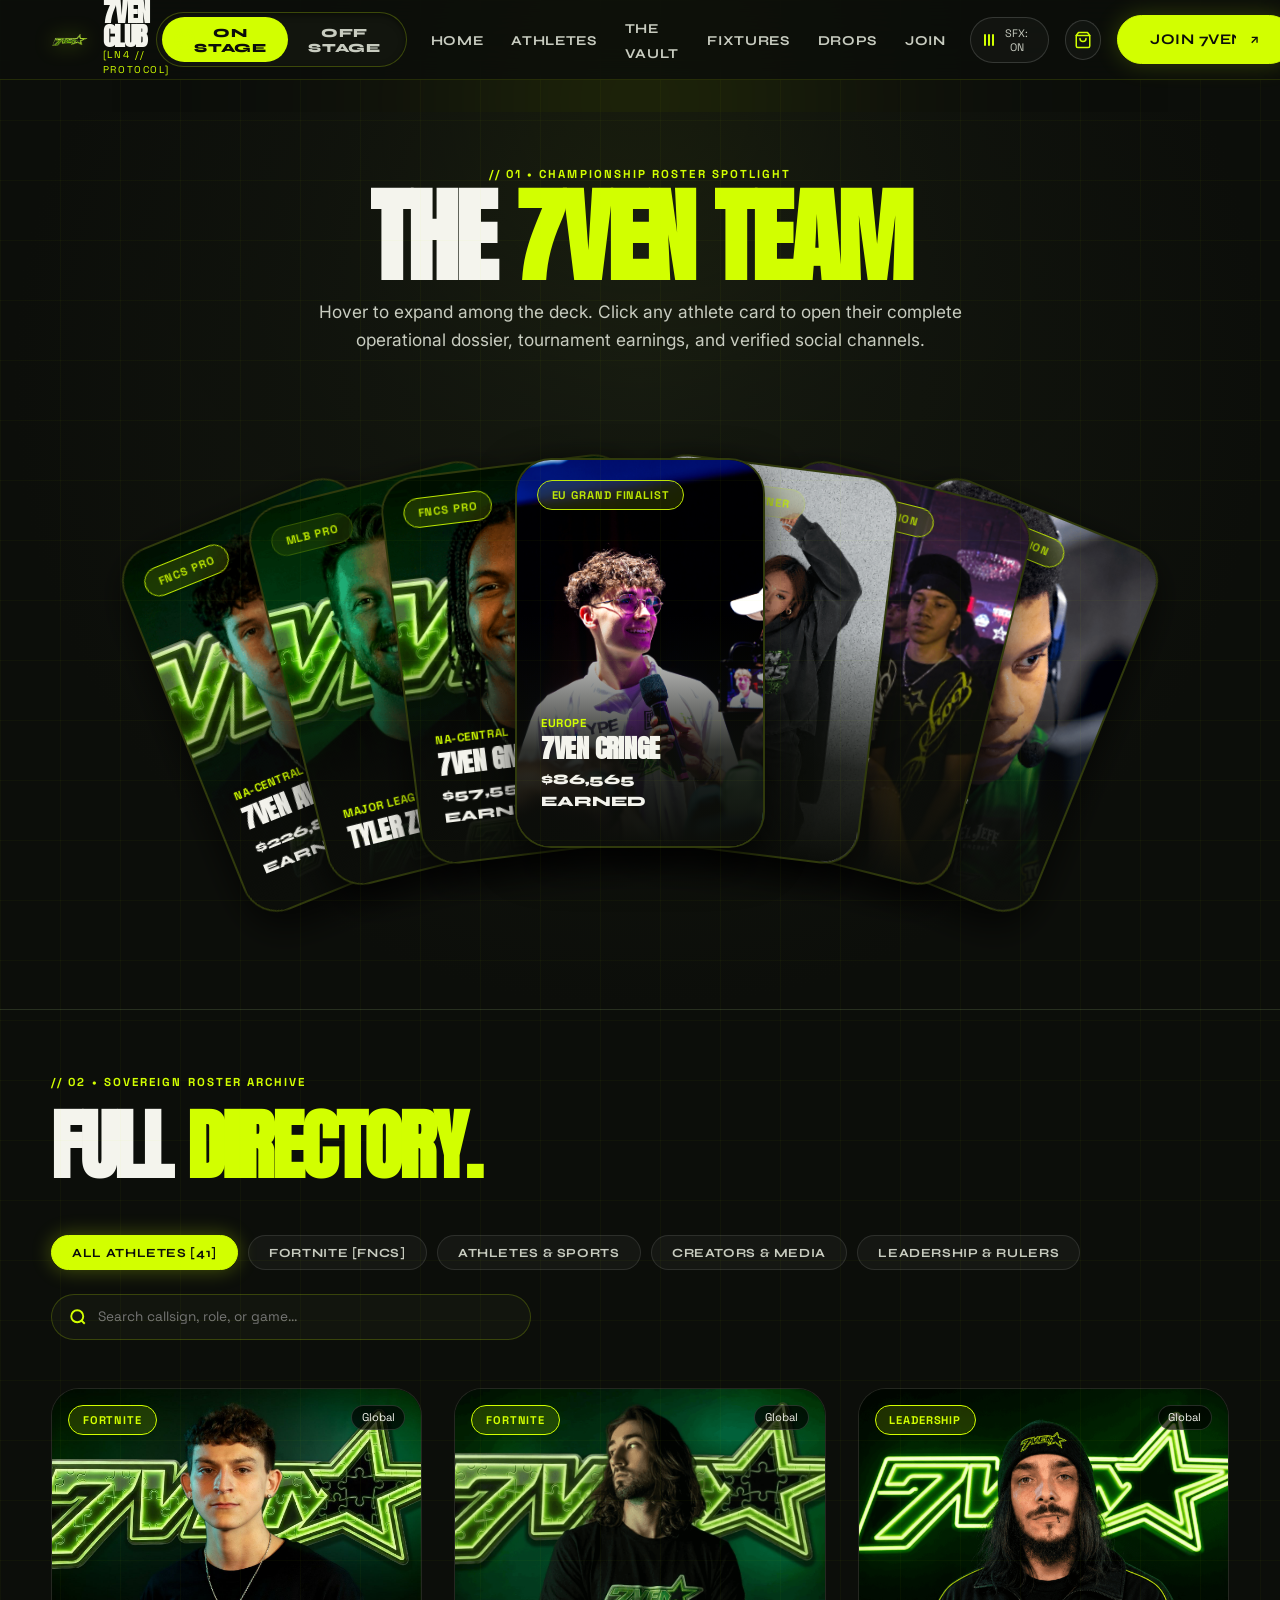
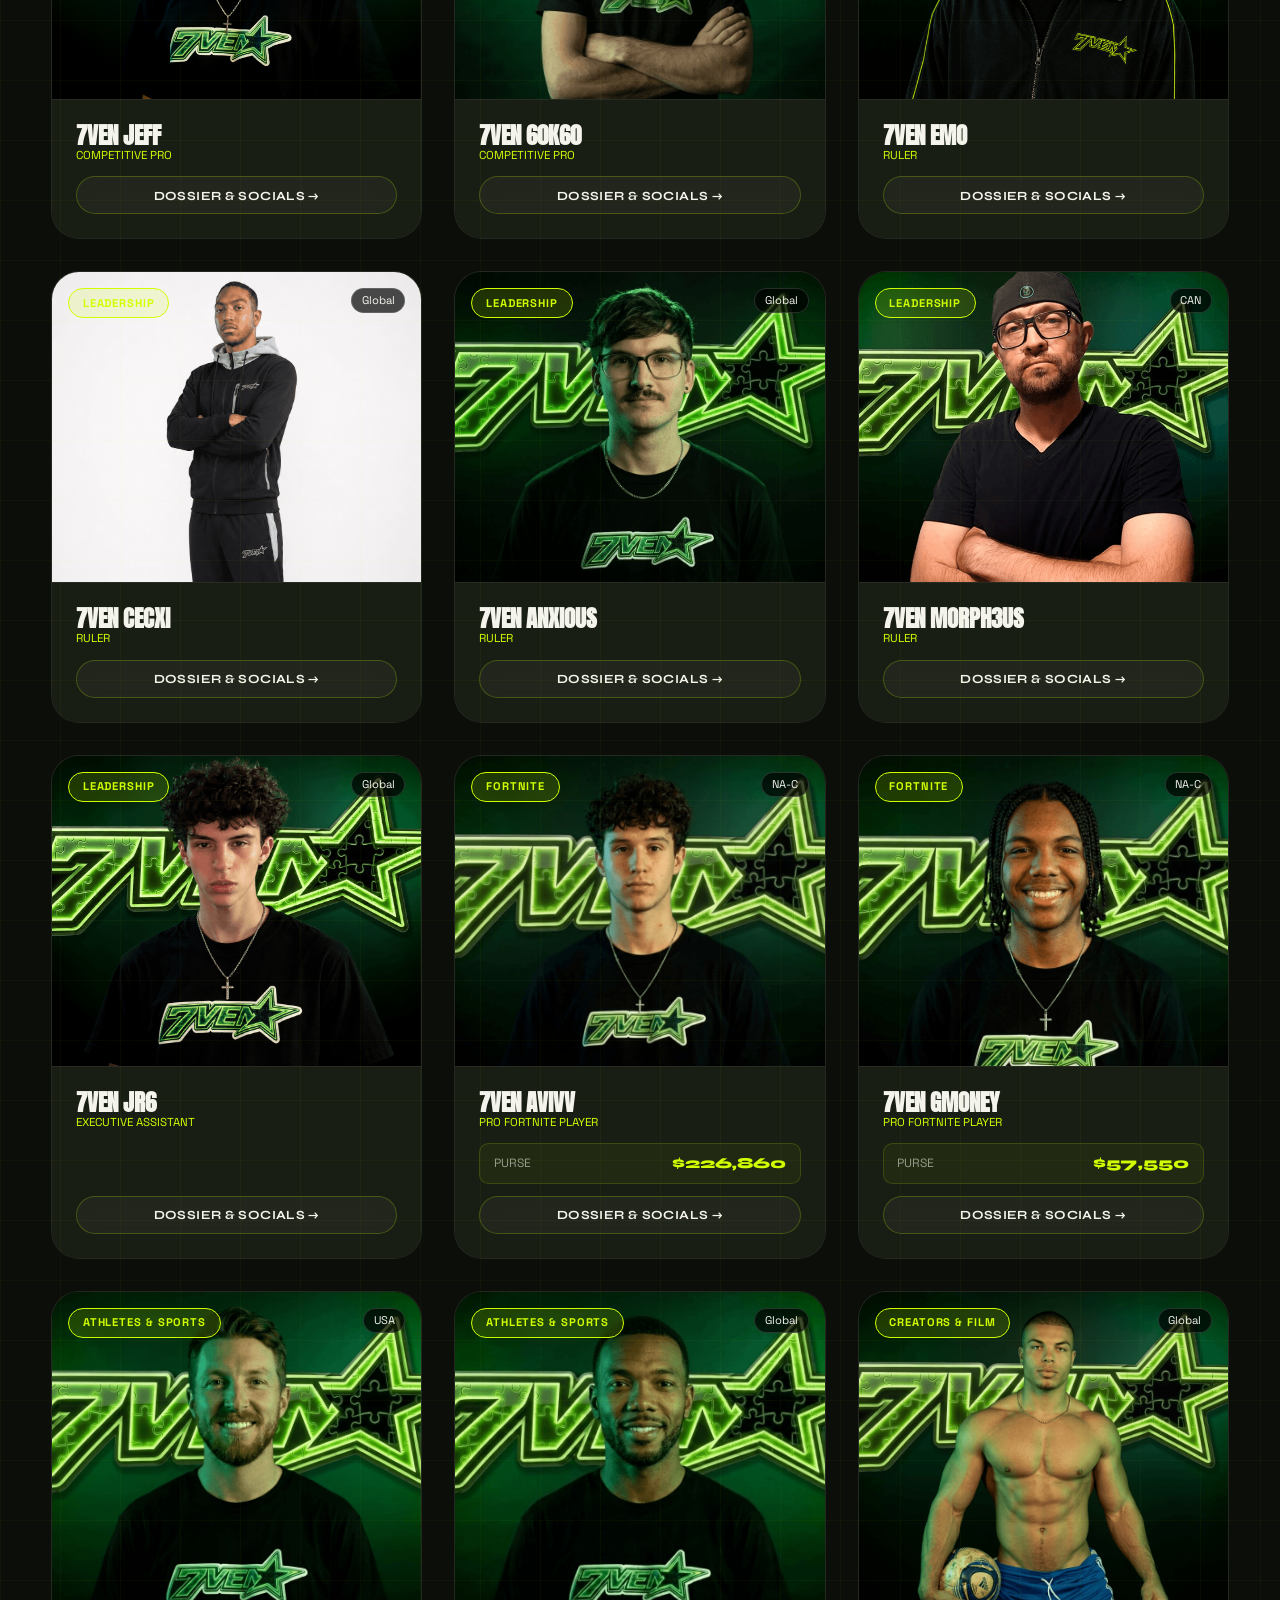
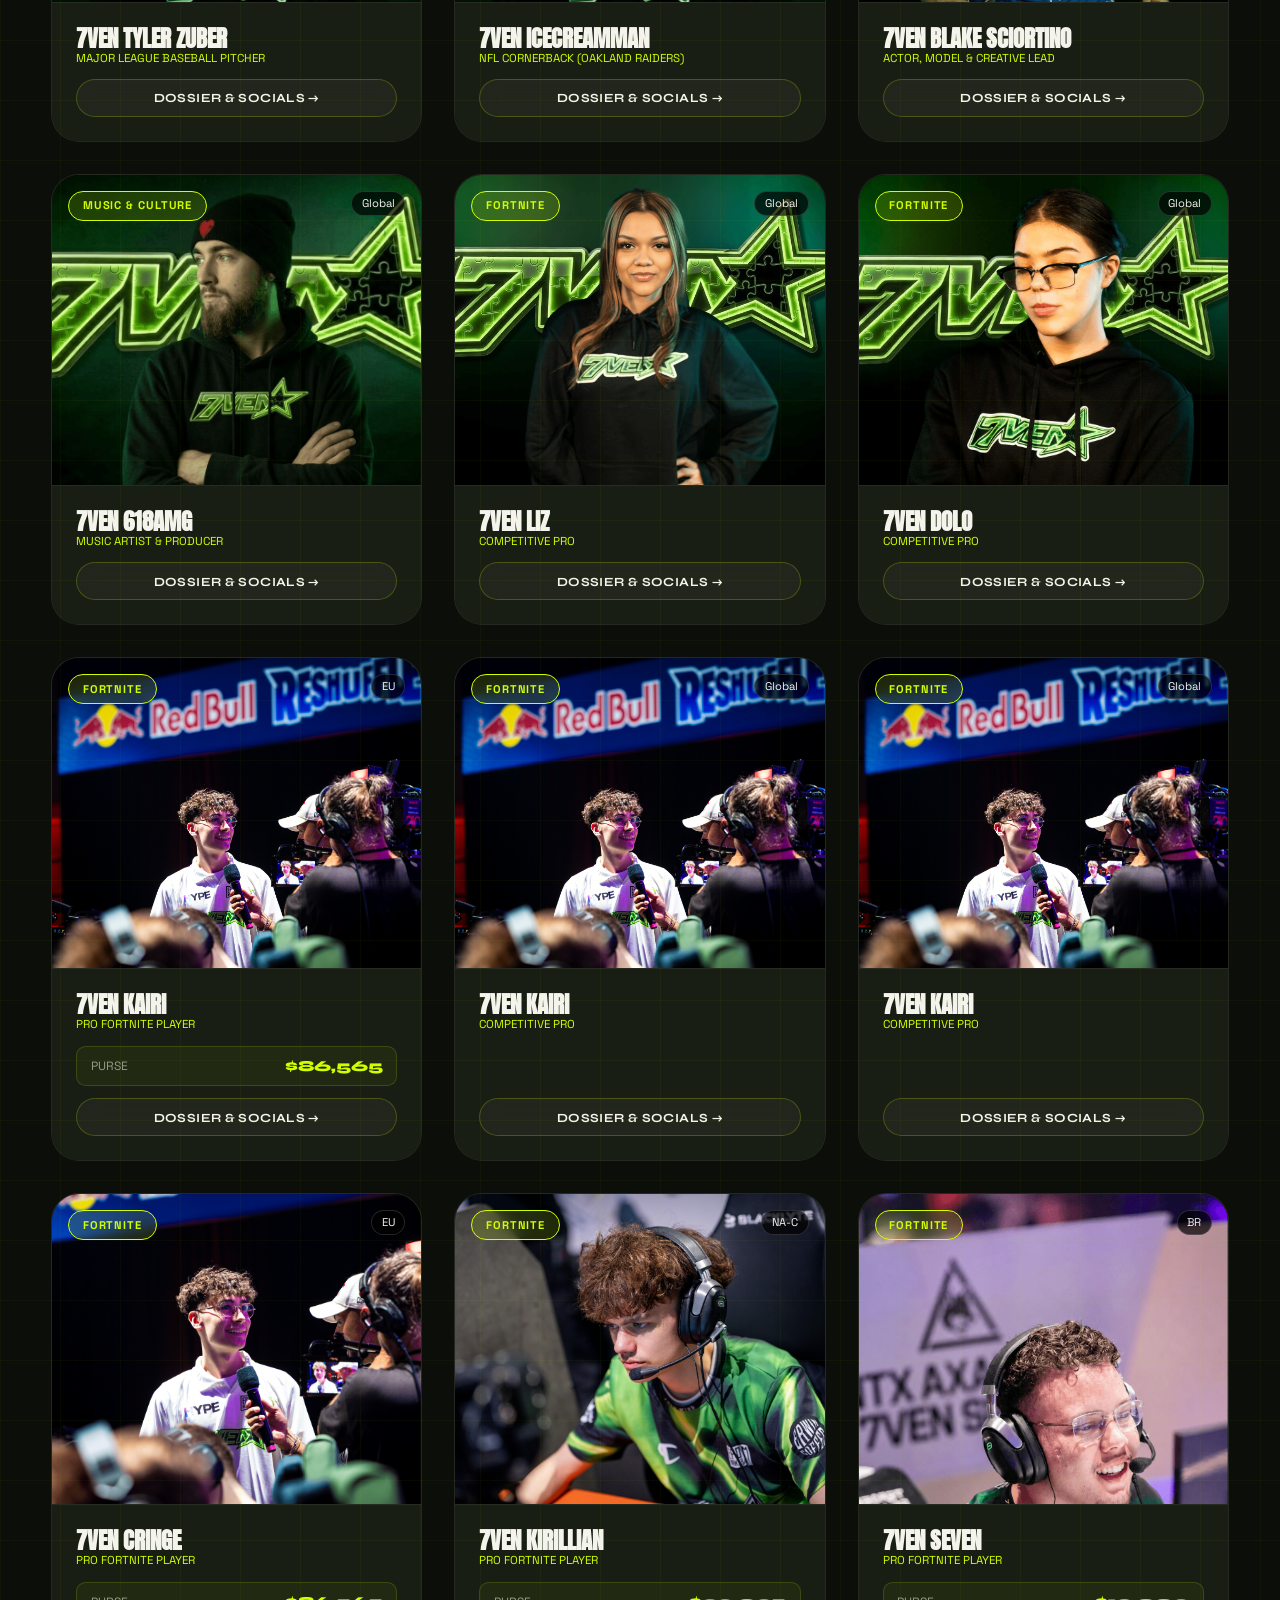
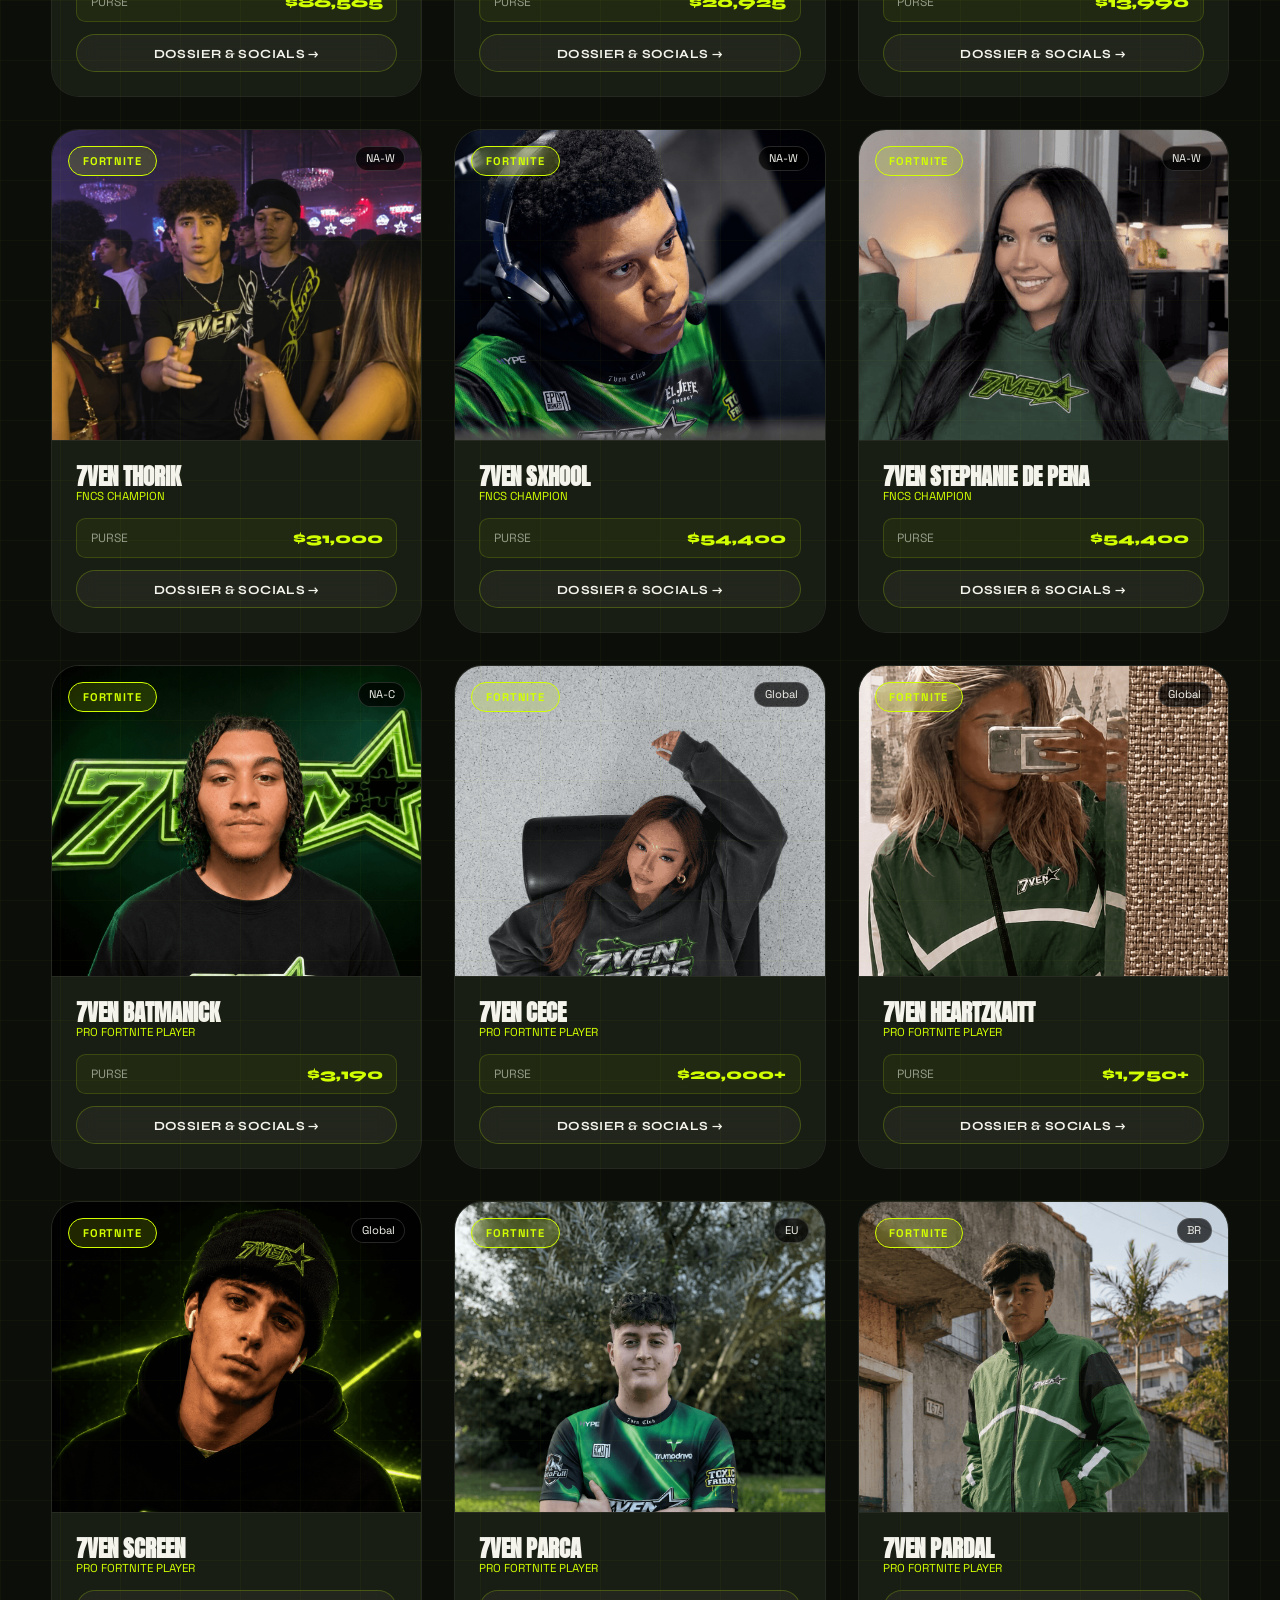
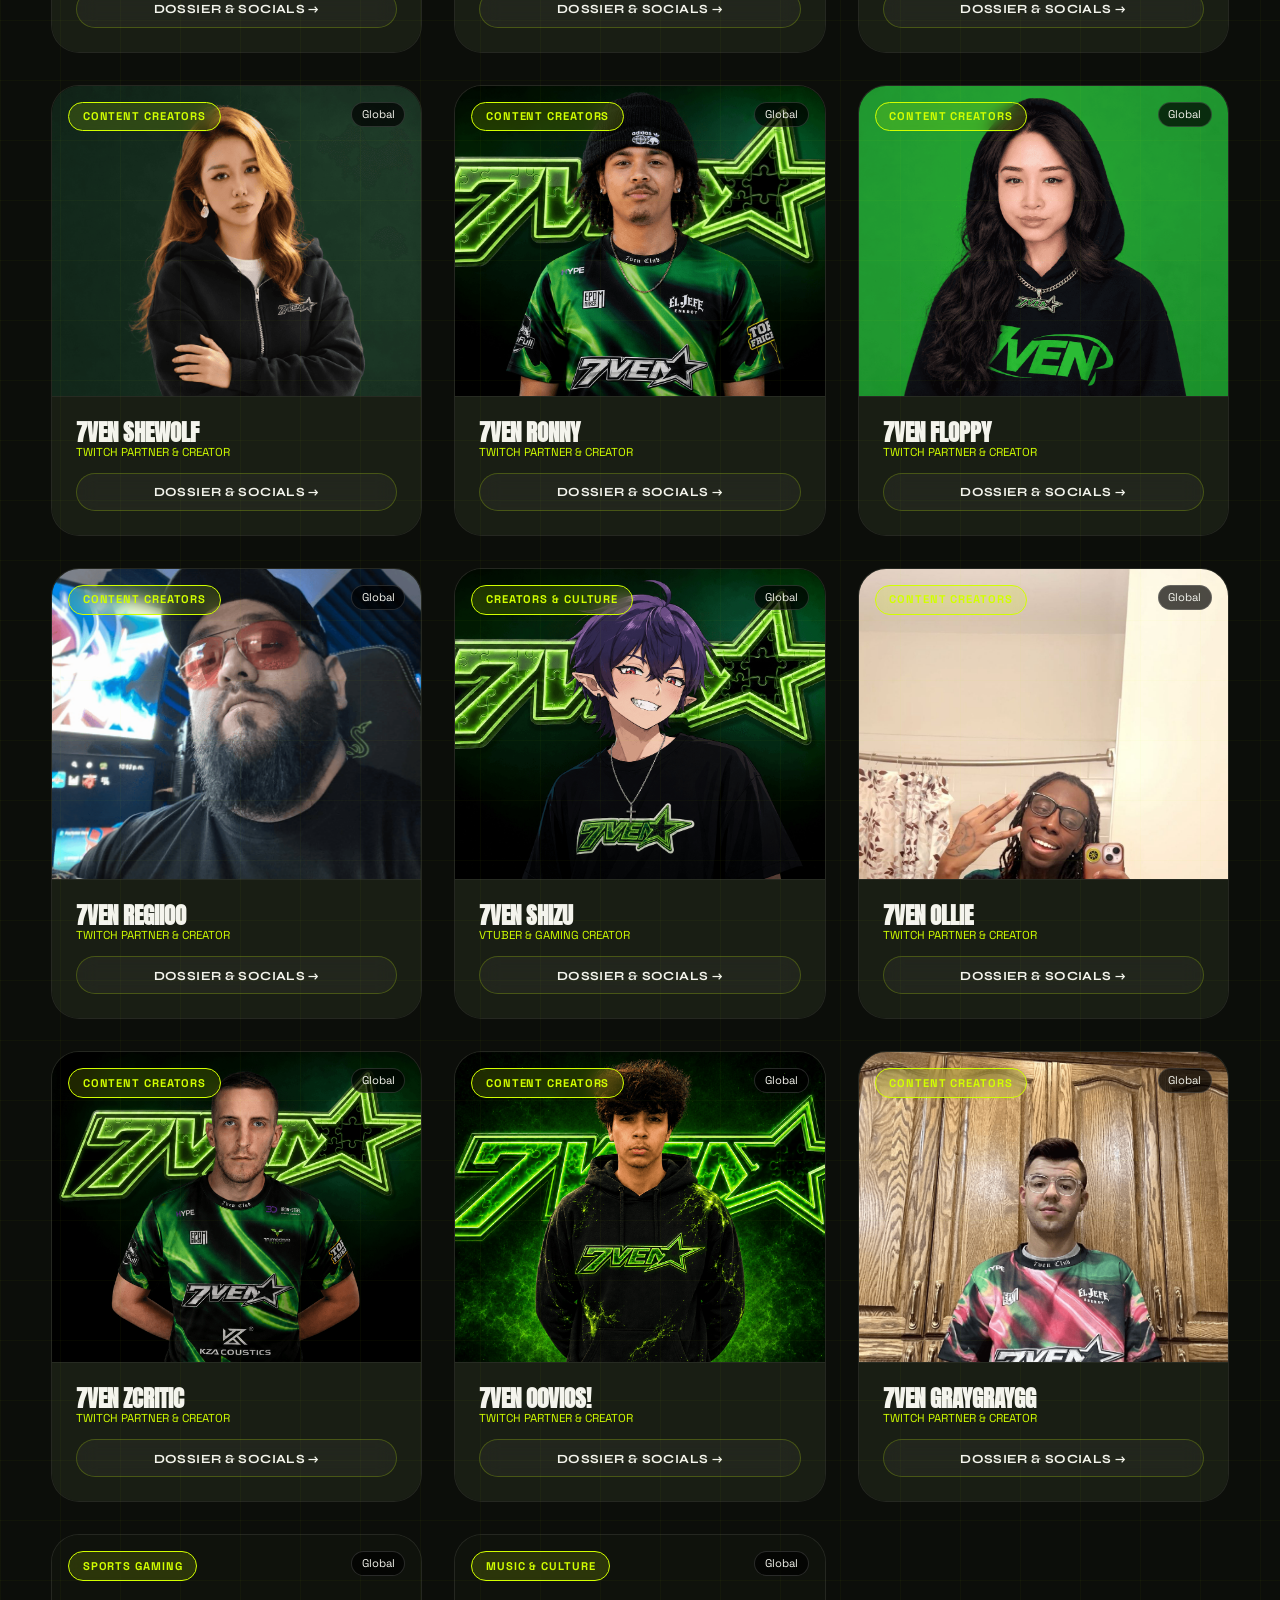
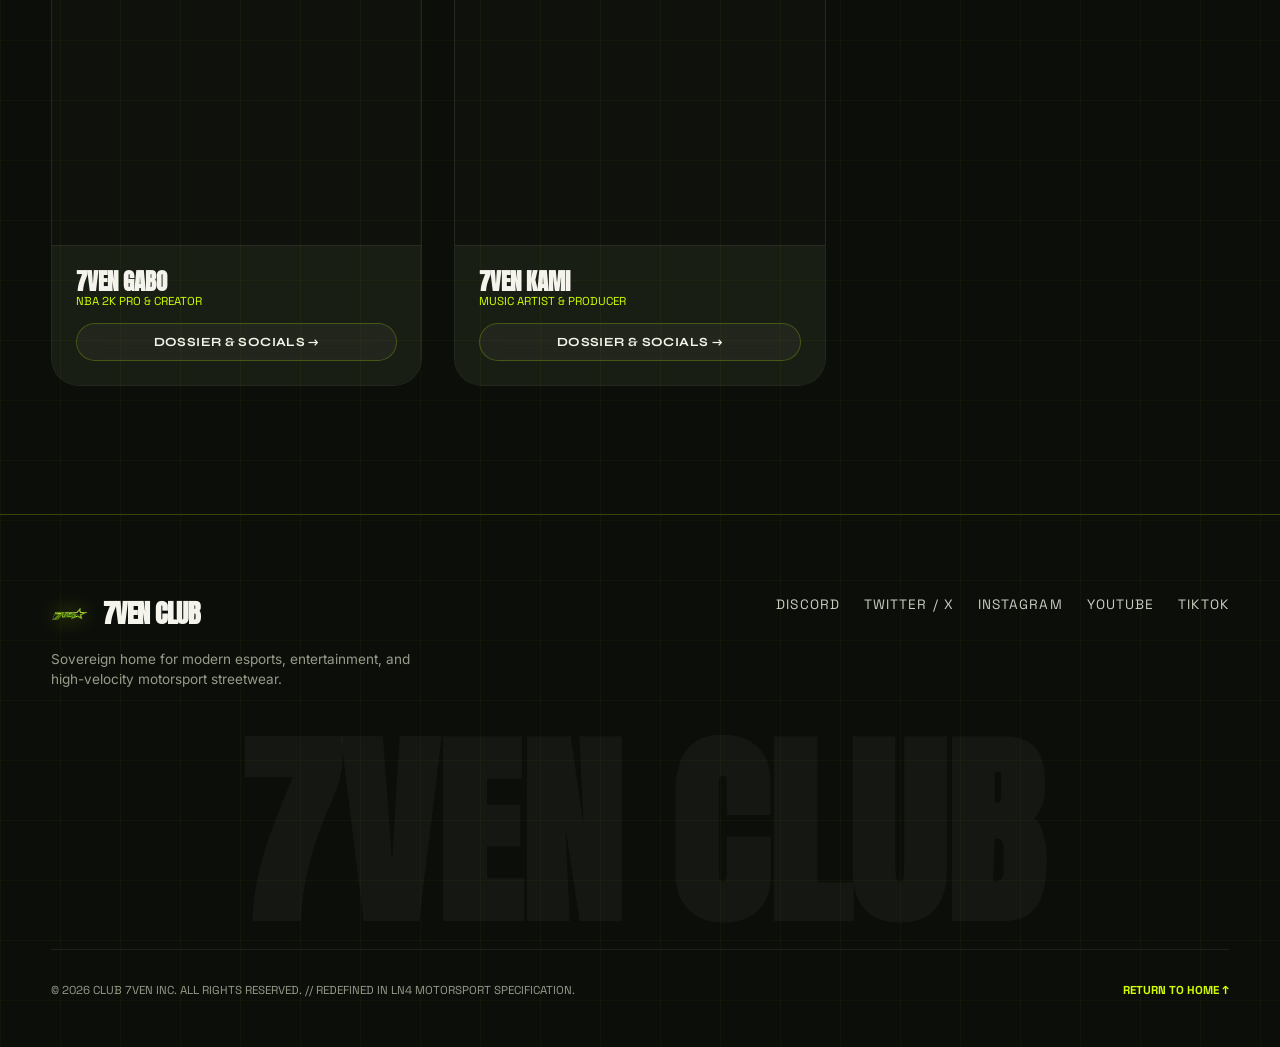
==== commit 4ec5e49f: "Remove purse display from cards and modals for members with 0 dollars or non-tournament roles" ====
--- a/athletes.html
+++ b/athletes.html
@@ -116,7 +116,7 @@
         <div class="fan-deck-header">
           <span class="text-eyebrow">// 01 • CHAMPIONSHIP ROSTER SPOTLIGHT</span>
           <h1 class="text-impact" style="margin-top: 0.5rem; font-size: clamp(3rem, 8vw, 7.5rem);">
-            THE <span class="highlight-lime">DRIVERS.</span>
+            THE <span class="highlight-lime">7VEN TEAM</span>
           </h1>
           <p class="text-lead" style="max-width: 680px; margin: 1rem auto 0 auto;">
             Hover to expand among the deck. Click any athlete card to open their complete operational dossier, tournament earnings, and verified social channels.
@@ -151,7 +151,6 @@
             <div class="fan-card-content">
               <span class="fan-card-role">MAJOR LEAGUE</span>
               <h2 class="fan-card-name">TYLER ZUBER</h2>
-              <div class="fan-card-earnings">MLB PITCHER</div>
               <span class="fan-card-hint">CLICK TO EXPAND DOSSIER →</span>
             </div>
           </div>
@@ -298,7 +297,7 @@
           <div class="athlete-modal-role" id="modalAthleteRole">NORTH AMERICA CENTRAL // FORTNITE</div>
         </div>
 
-        <div class="athlete-modal-earnings-box">
+        <div class="athlete-modal-earnings-box" id="modalEarningsBox">
           <span class="text-mono" style="font-size: 0.8rem; color: var(--color--grey-on-track);">CAREER TOURNAMENT EARNINGS</span>
           <span class="text-h3" id="modalAthleteEarnings" style="color: var(--color--lime); font-size: 1.5rem;">$226,860</span>
         </div>
--- a/css/athletes.css
+++ b/css/athletes.css
@@ -39,11 +39,12 @@
   background: #11140e;
   border: 2px solid rgba(210, 255, 0, 0.16);
   box-shadow: 0 15px 40px rgba(0, 0, 0, 0.8);
-  transform-origin: center 120%;
-  transition: transform 0.5s cubic-bezier(0.25, 1, 0.5, 1),
-              box-shadow 0.5s ease,
-              border-color 0.4s ease,
+  transform-origin: 50% 50%;
+  transition: transform 0.65s cubic-bezier(0.22, 1, 0.36, 1),
+              box-shadow 0.45s ease,
+              border-color 0.35s ease,
               filter 0.4s ease;
+  will-change: transform;
   user-select: none;
   display: flex;
   flex-direction: column;
@@ -140,27 +141,30 @@
 .fan-card[data-index="5"] { transform: translateX(230px) translateY(20px) rotate(14deg); z-index: 2; }
 .fan-card[data-index="6"] { transform: translateX(340px) translateY(42px) rotate(22deg); z-index: 1; }
 
-/* --- HOVER EXPANSION (LANDO NORRIS EXPANDING EFFECT) --- */
-.fan-deck-wrapper:hover .fan-card:not(:hover) {
-  filter: brightness(0.7) blur(0.5px);
-}
-
+/* --- HOVER EXPANSION (LANDO NORRIS ORGANIC EXPANDING EFFECT) --- */
+.fan-deck-wrapper:hover .fan-card:not(.is-hovered) {
+  filter: brightness(0.72) contrast(0.95);
+}
+
+.fan-card.is-hovered,
 .fan-card:hover {
-  transform: scale(1.18) translateY(-40px) rotate(0deg) !important;
-  z-index: 30 !important;
+  z-index: 50 !important;
   border-color: var(--color--lime);
-  box-shadow: 0 35px 75px rgba(0, 0, 0, 0.95), 0 0 45px rgba(210, 255, 0, 0.45);
-  filter: brightness(1.05) !important;
-}
-
+  box-shadow: 0 25px 60px rgba(0, 0, 0, 0.9), 0 0 40px rgba(210, 255, 0, 0.4);
+  filter: brightness(1.08) !important;
+}
+
+.fan-card.is-hovered .fan-card-img,
 .fan-card:hover .fan-card-img {
-  transform: scale(1.08);
-}
-
+  transform: scale(1.06);
+}
+
+.fan-card.is-hovered .fan-card-content,
 .fan-card:hover .fan-card-content {
   transform: translateY(0);
 }
 
+.fan-card.is-hovered .fan-card-hint,
 .fan-card:hover .fan-card-hint {
   opacity: 1;
   transform: translateY(0);
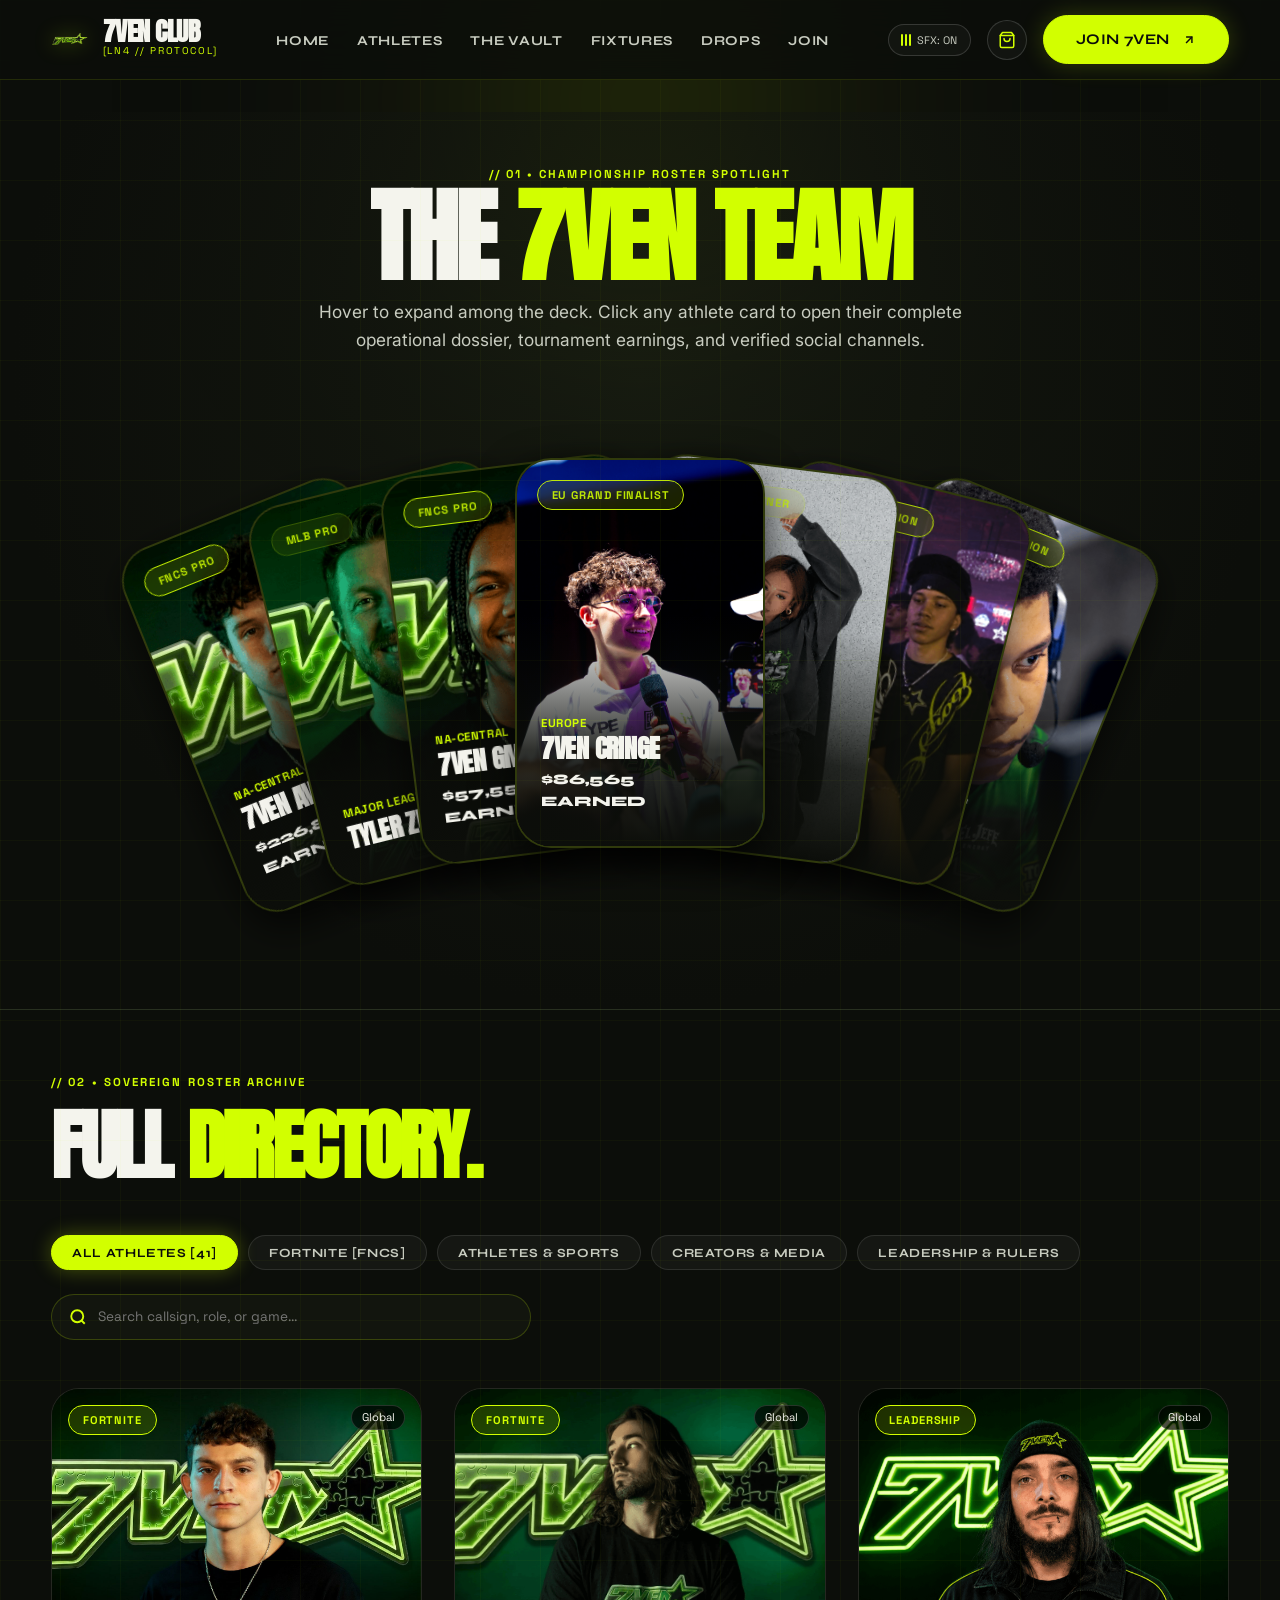
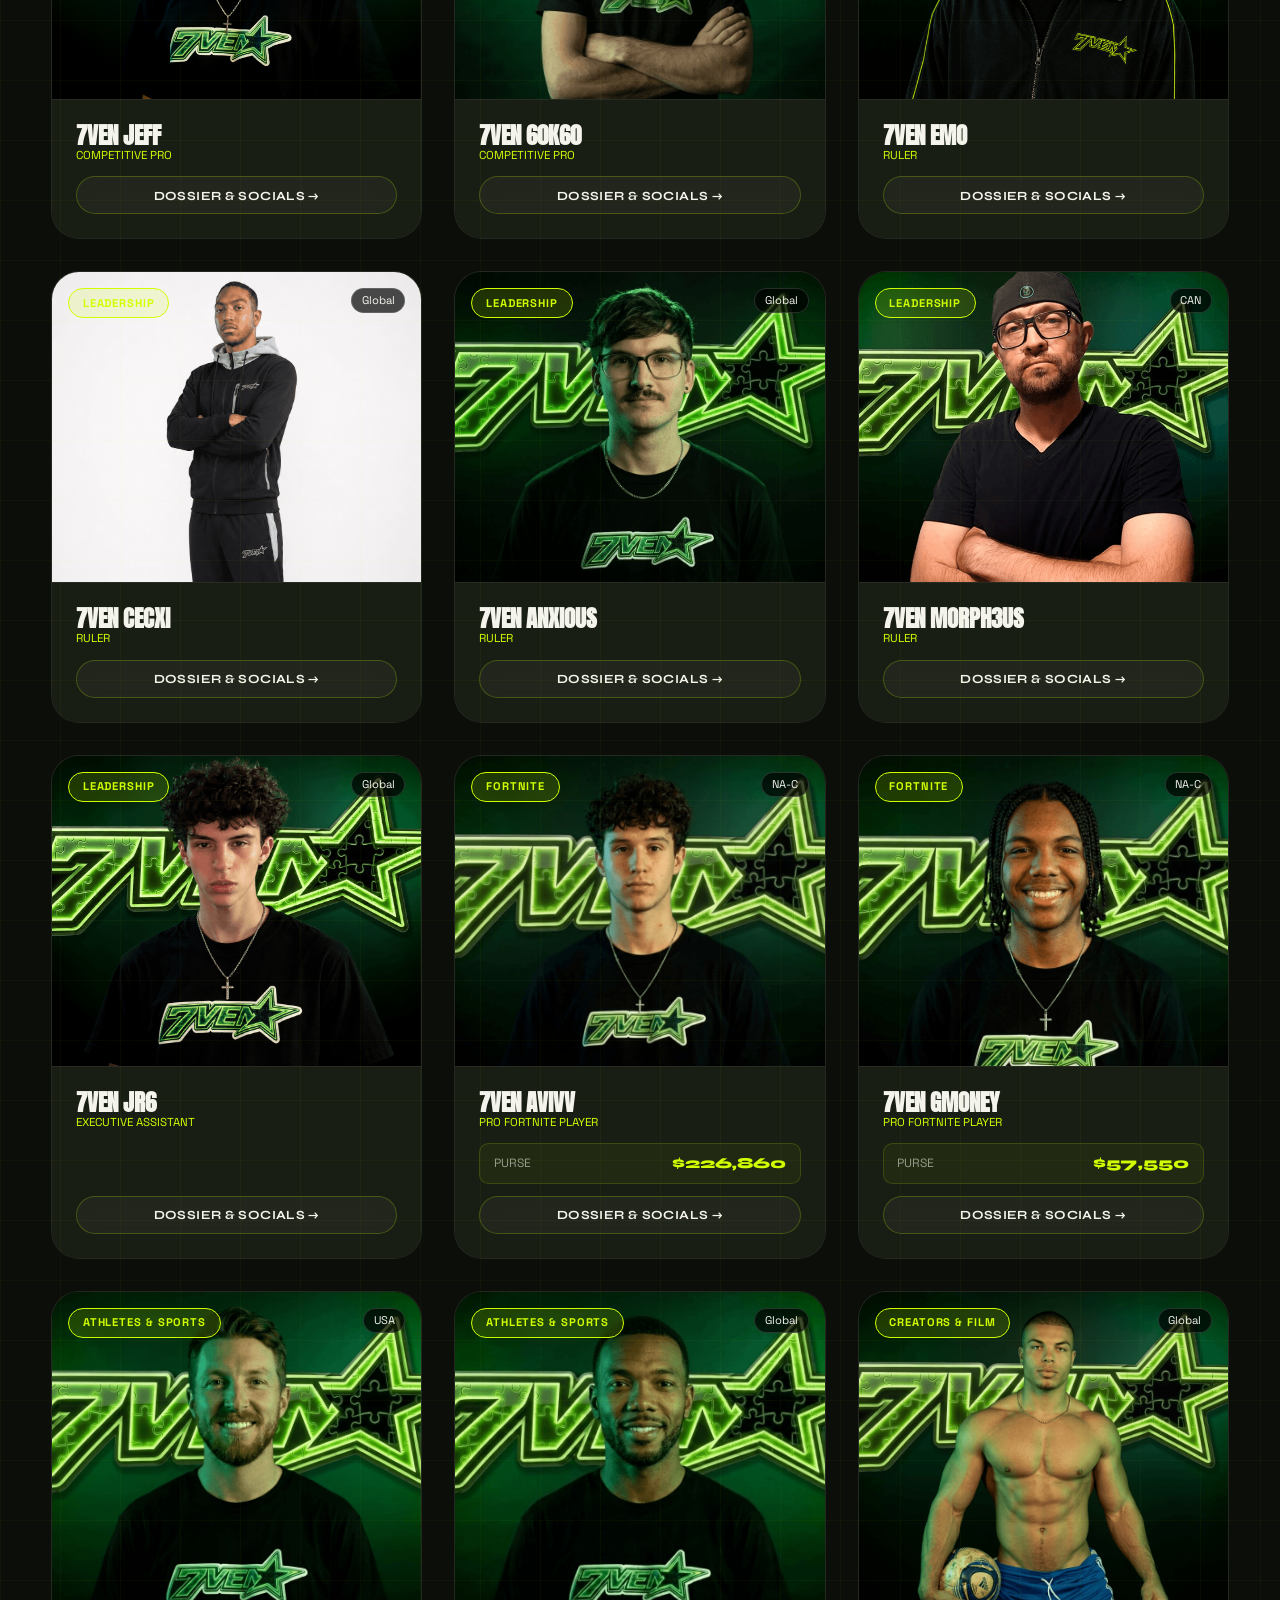
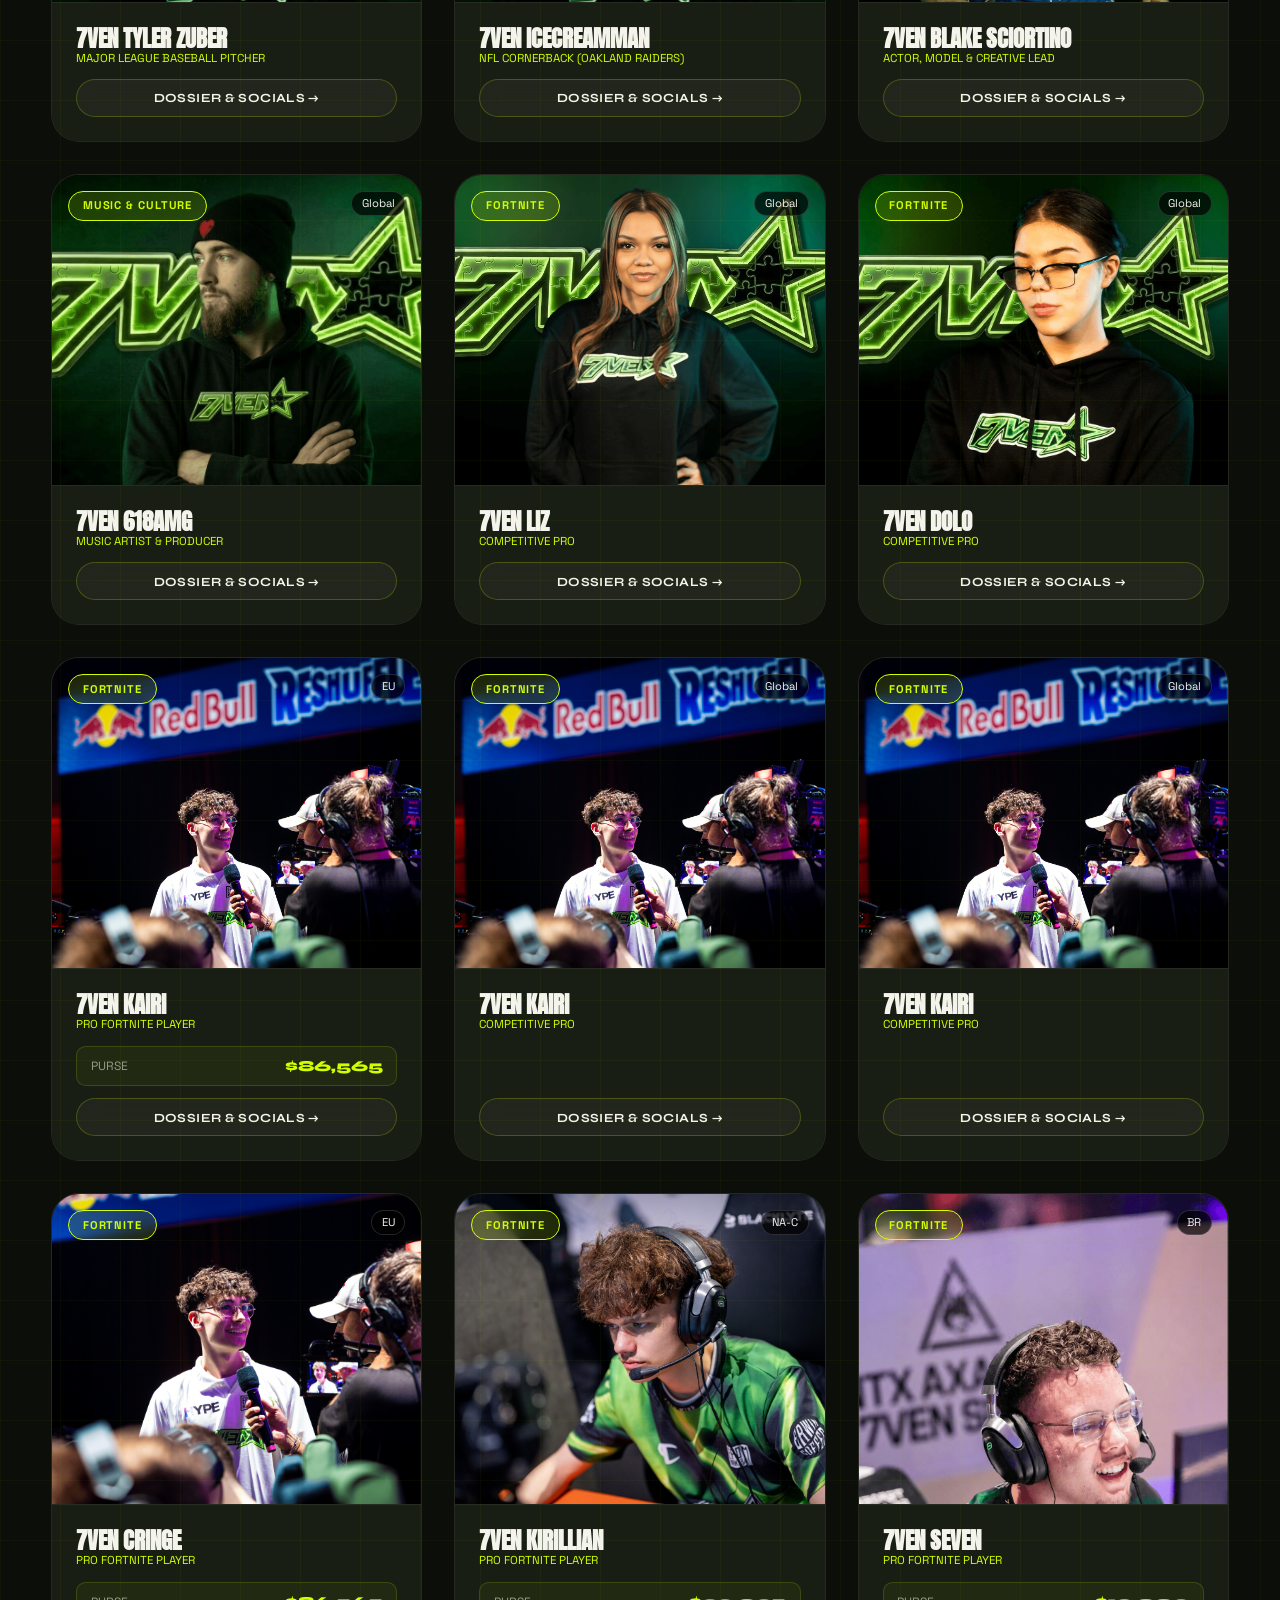
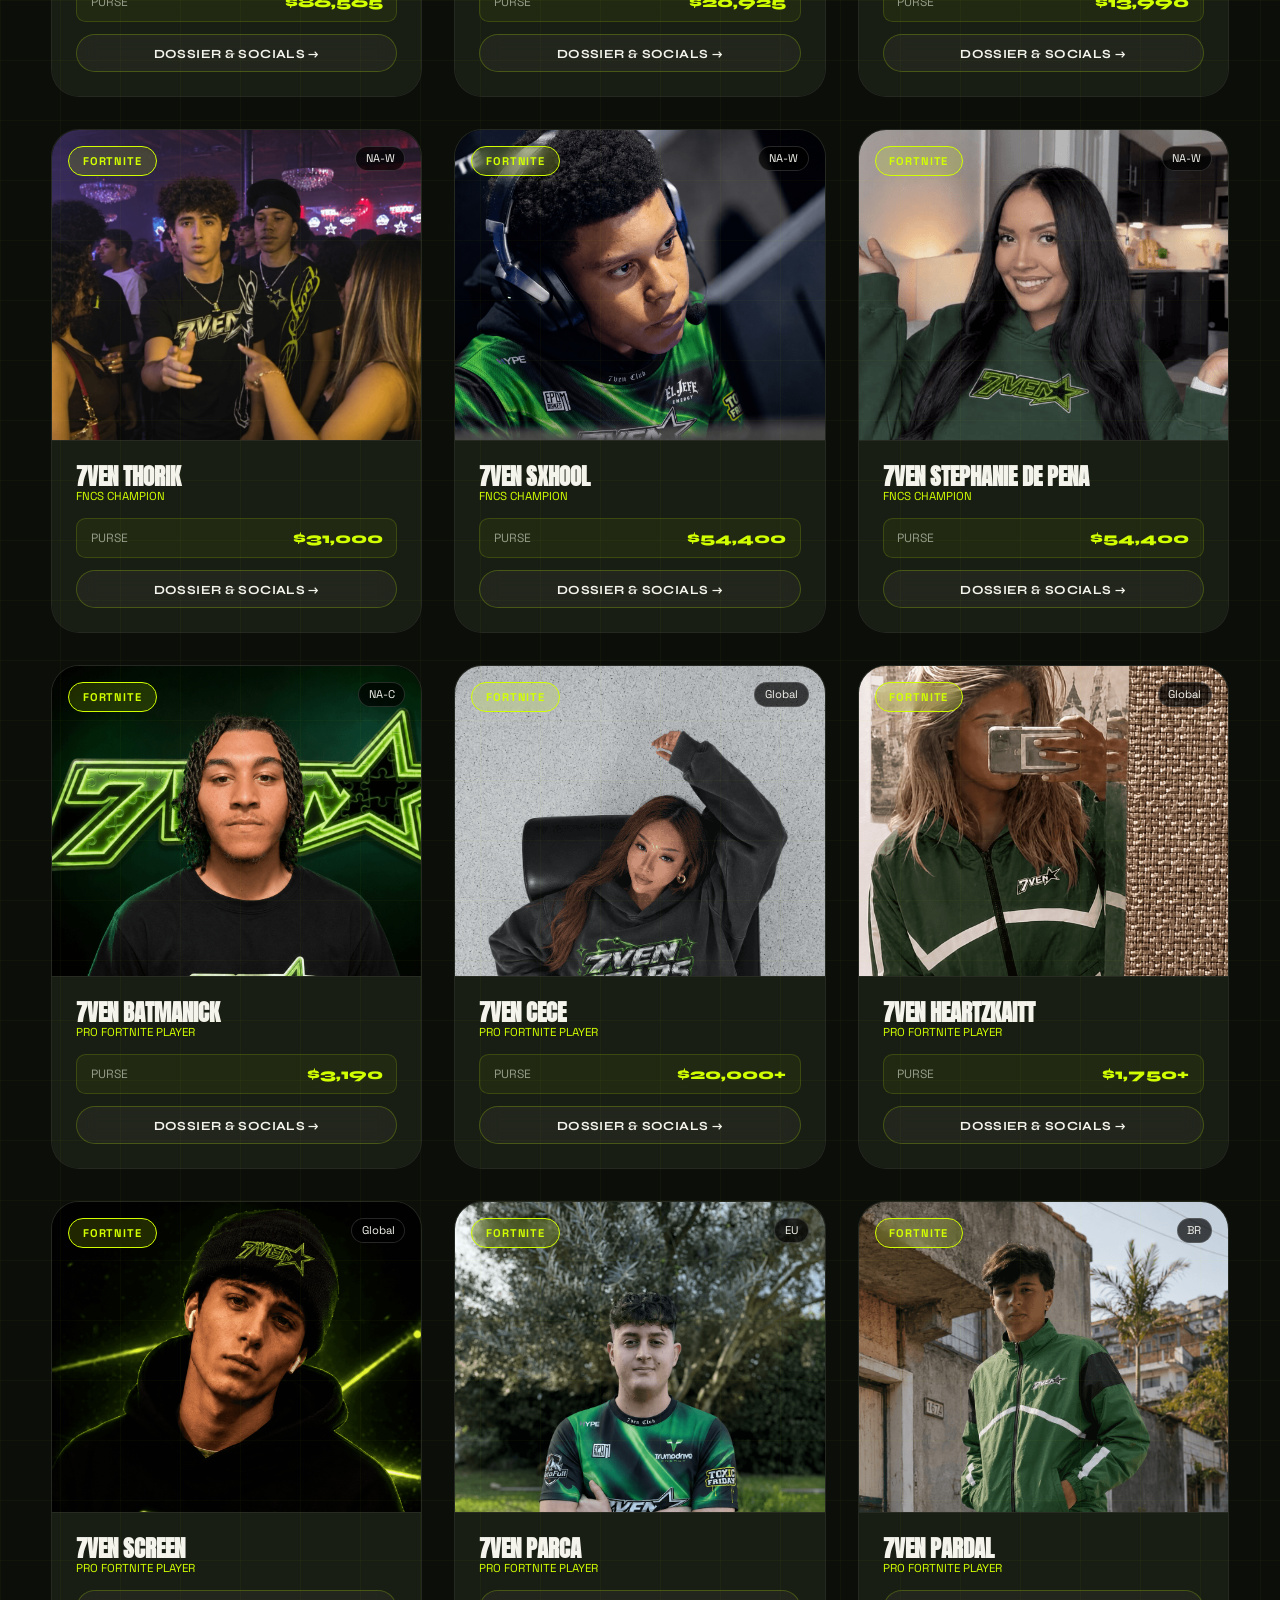
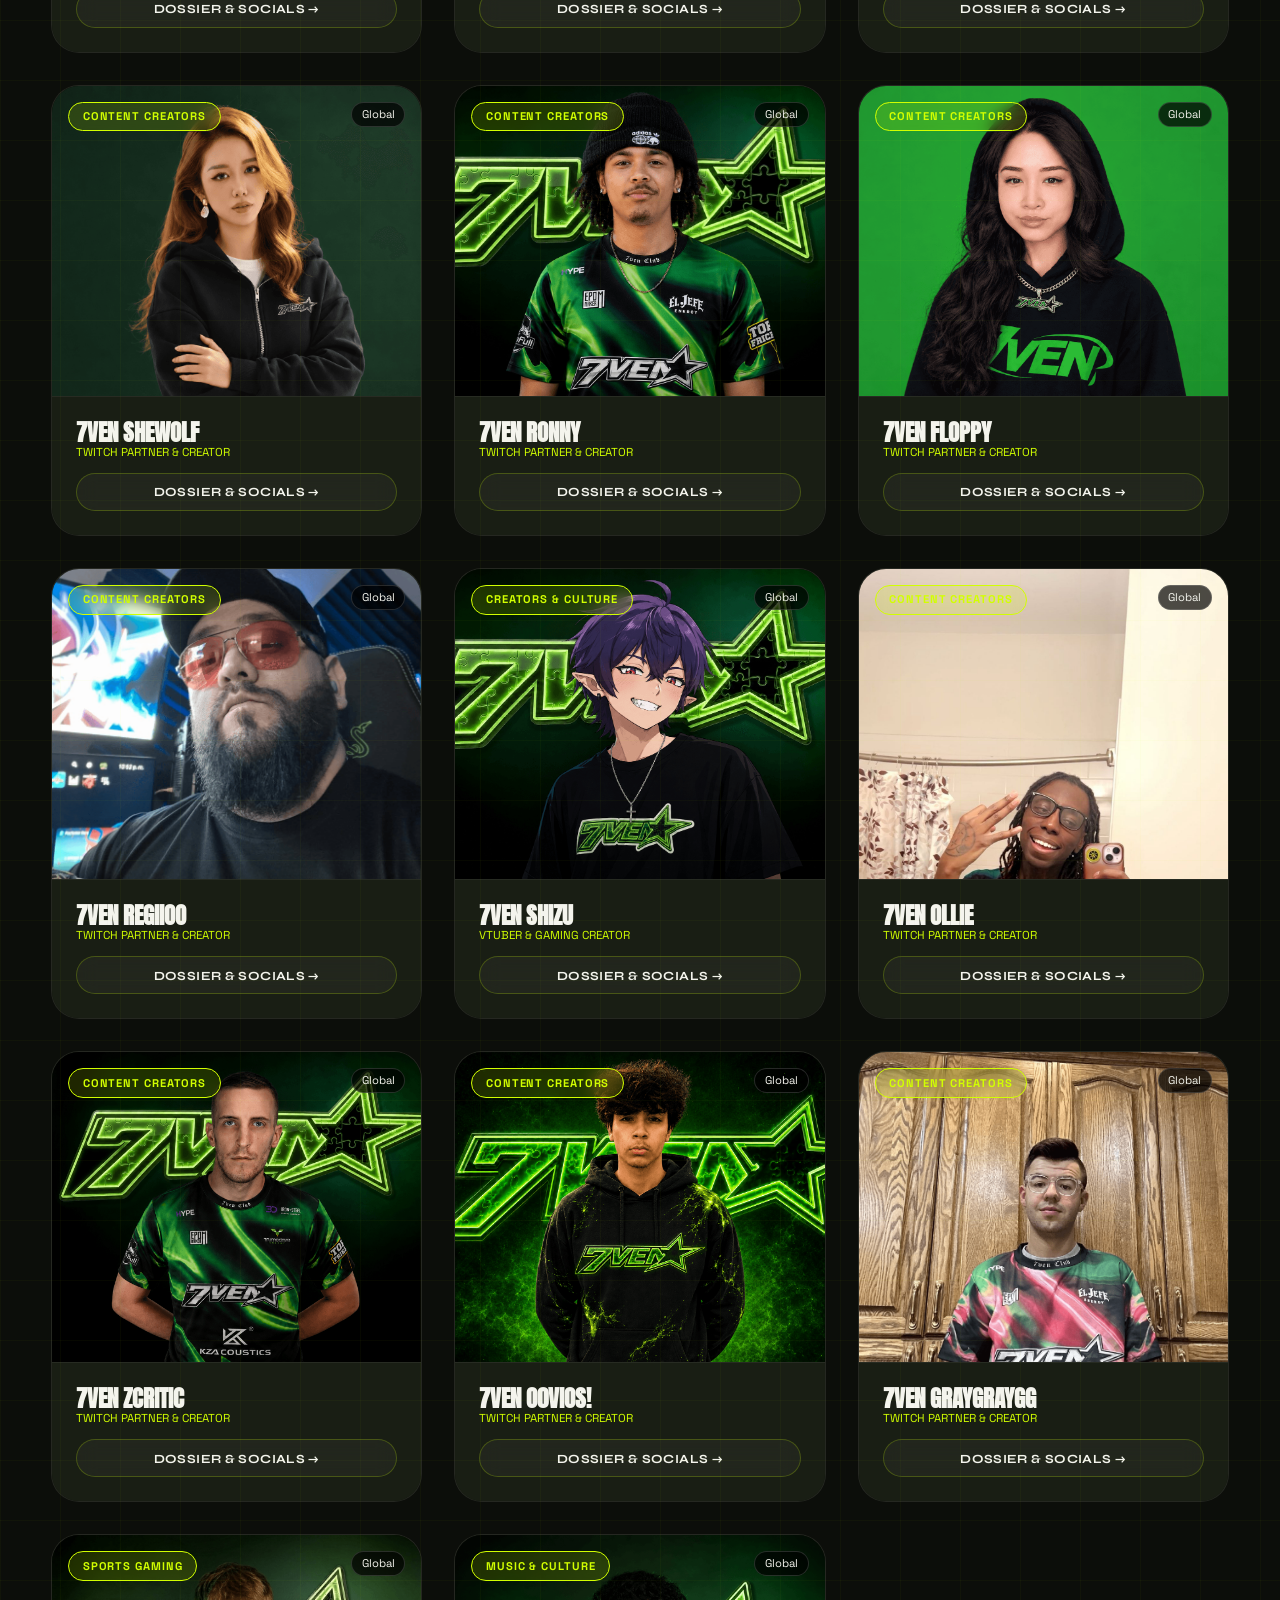
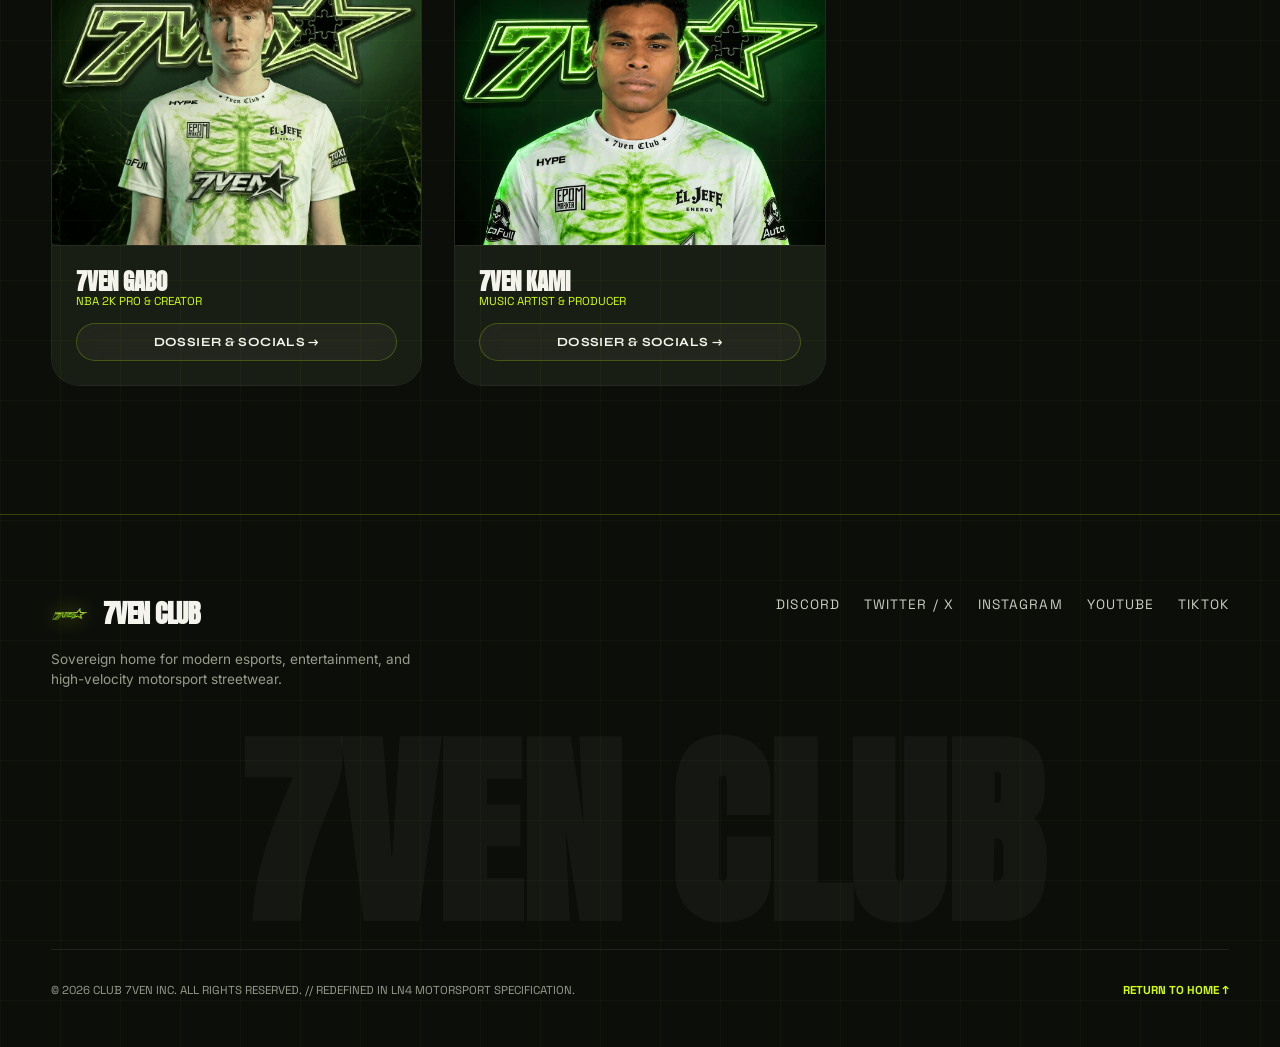
==== commit 7cb52805: "Remove ON/OFF stage switcher, lock to permanent ON STAGE mode, and remove F1 references from Vision " ====
--- a/athletes.html
+++ b/athletes.html
@@ -42,18 +42,6 @@
           <span class="ln-brand-badge">[LN4 // PROTOCOL]</span>
         </div>
       </a>
-
-      <!-- Lando Norris Inspired Dual-Stage Switcher -->
-      <div class="ln-stage-switcher" id="stageSwitcher" role="tablist" aria-label="Experience Mode Switcher">
-        <div class="switcher-pill" id="switcherPill"></div>
-        <button class="switcher-btn active" id="btnOnStage" role="tab" aria-selected="true" data-mode="on-stage">
-          <span class="live-dot"></span>
-          ON STAGE
-        </button>
-        <button class="switcher-btn" id="btnOffStage" role="tab" aria-selected="false" data-mode="off-stage">
-          OFF STAGE
-        </button>
-      </div>
 
       <!-- Navigation Links -->
       <nav aria-label="Main Navigation">
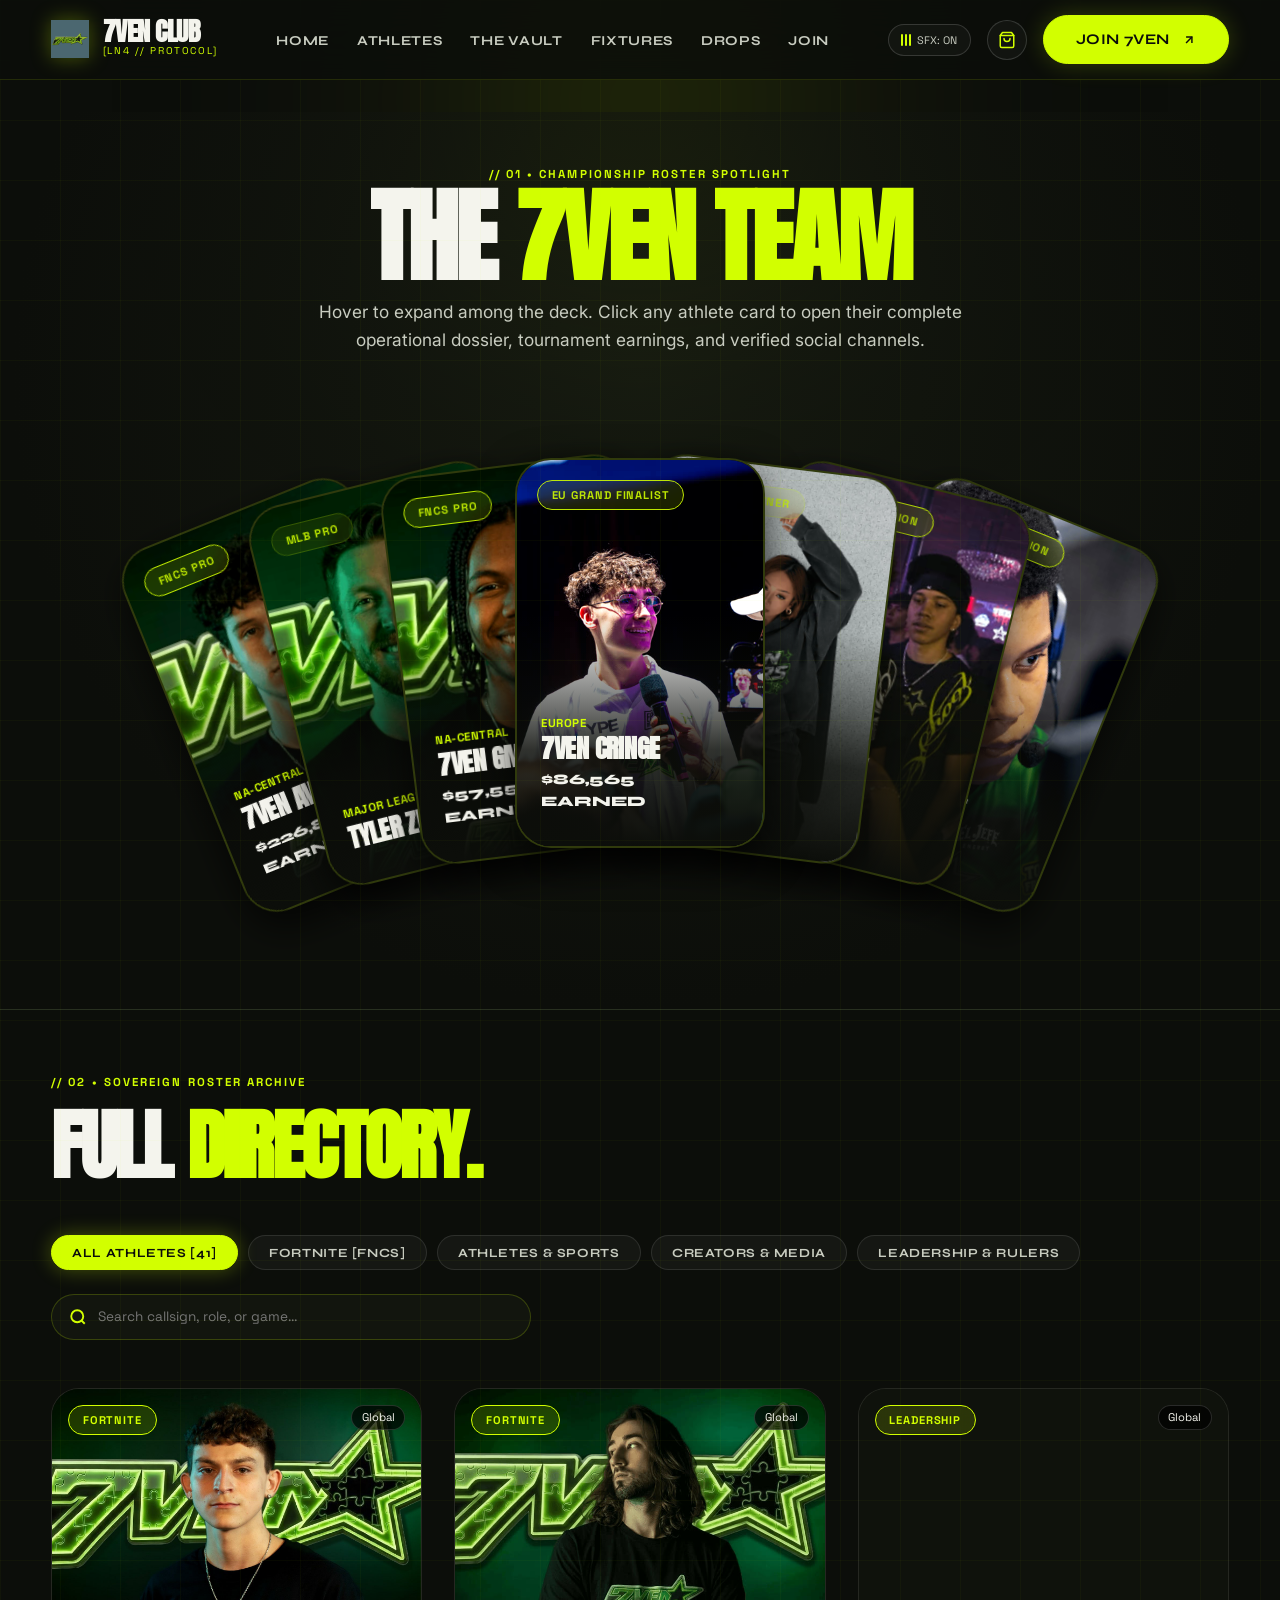
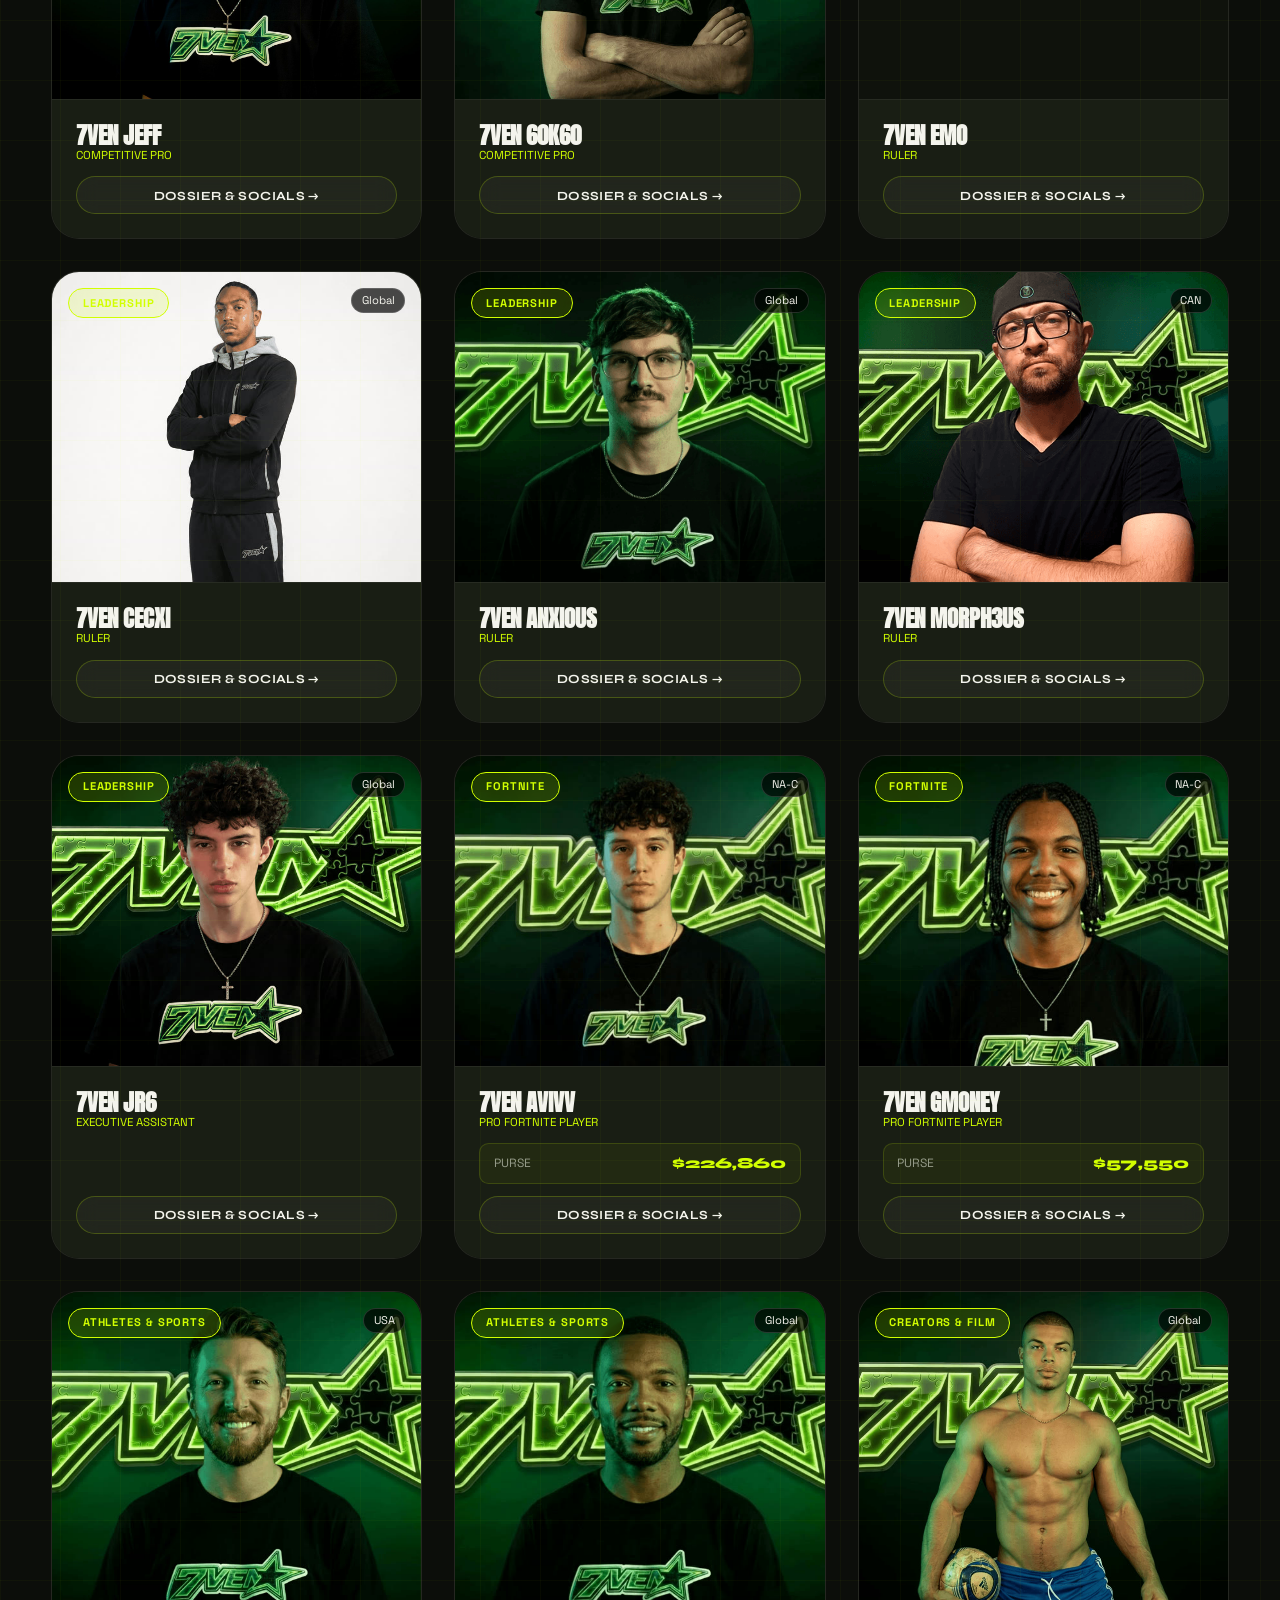
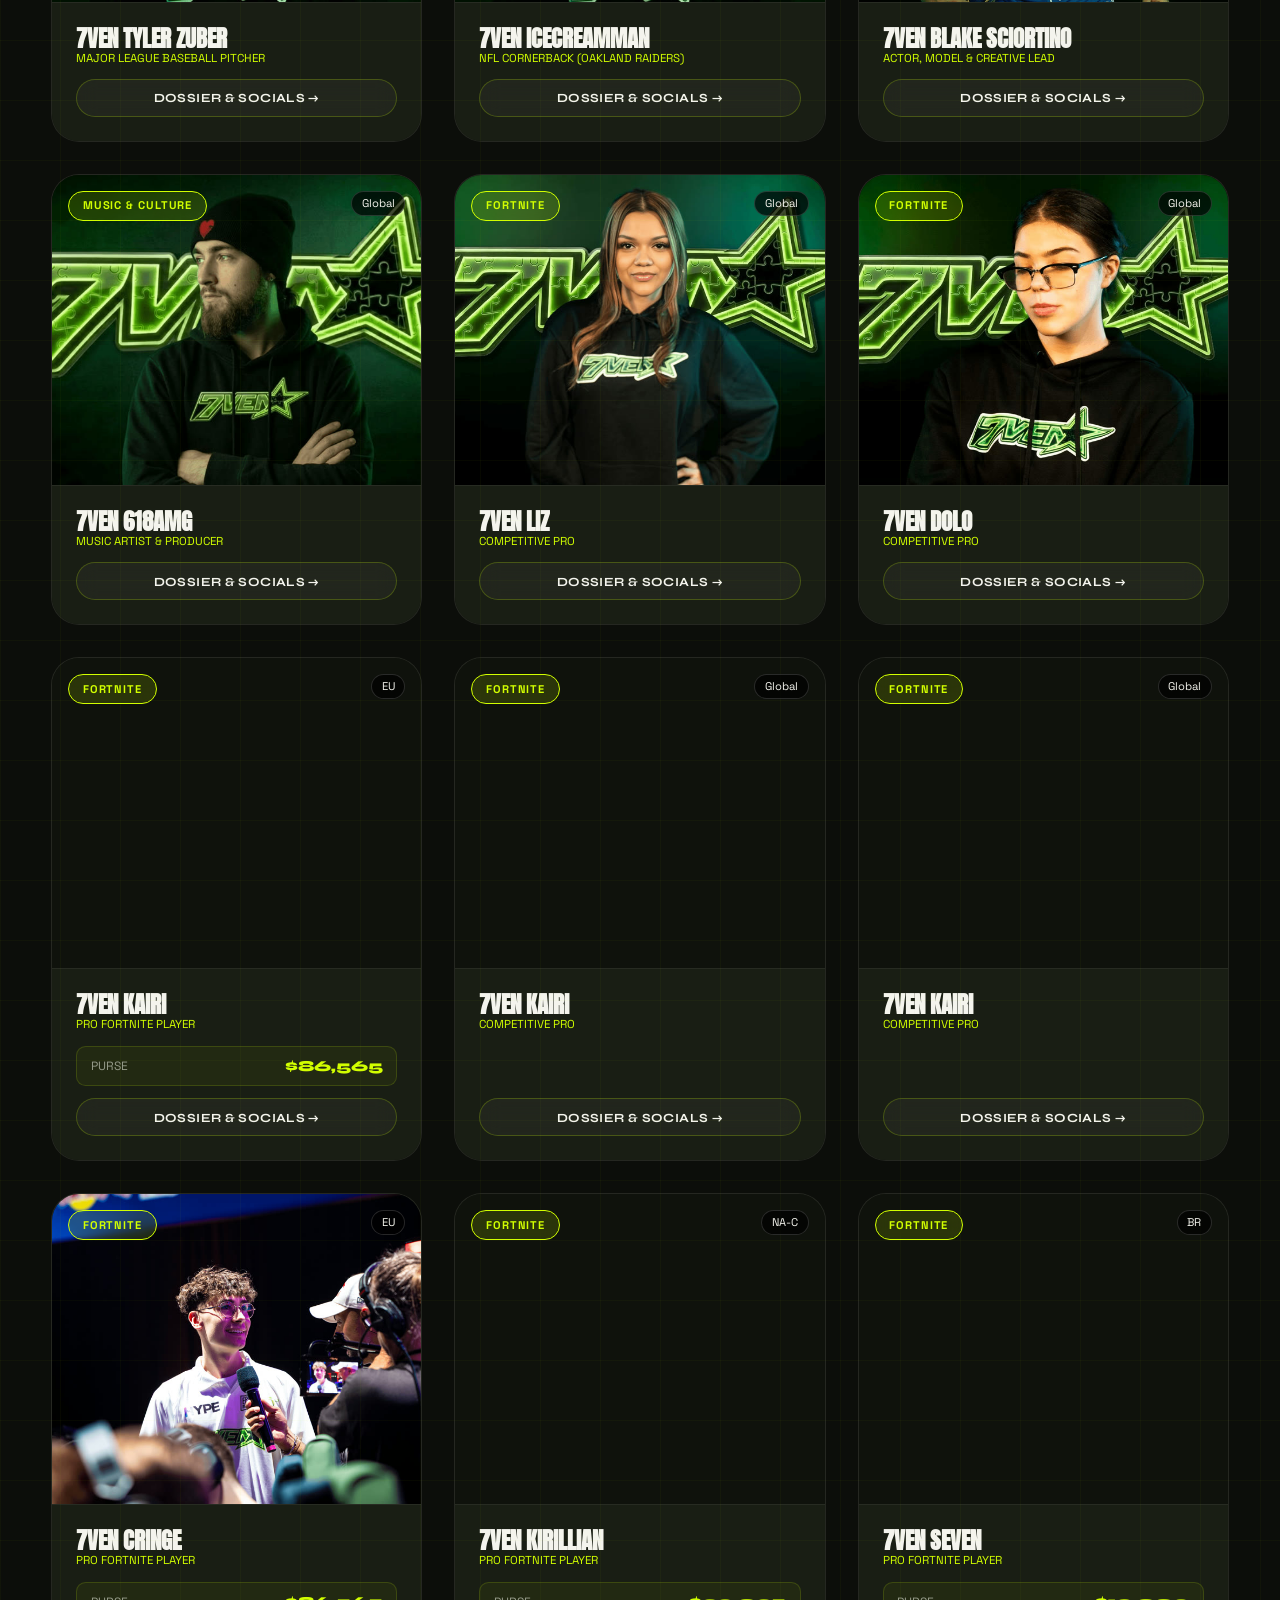
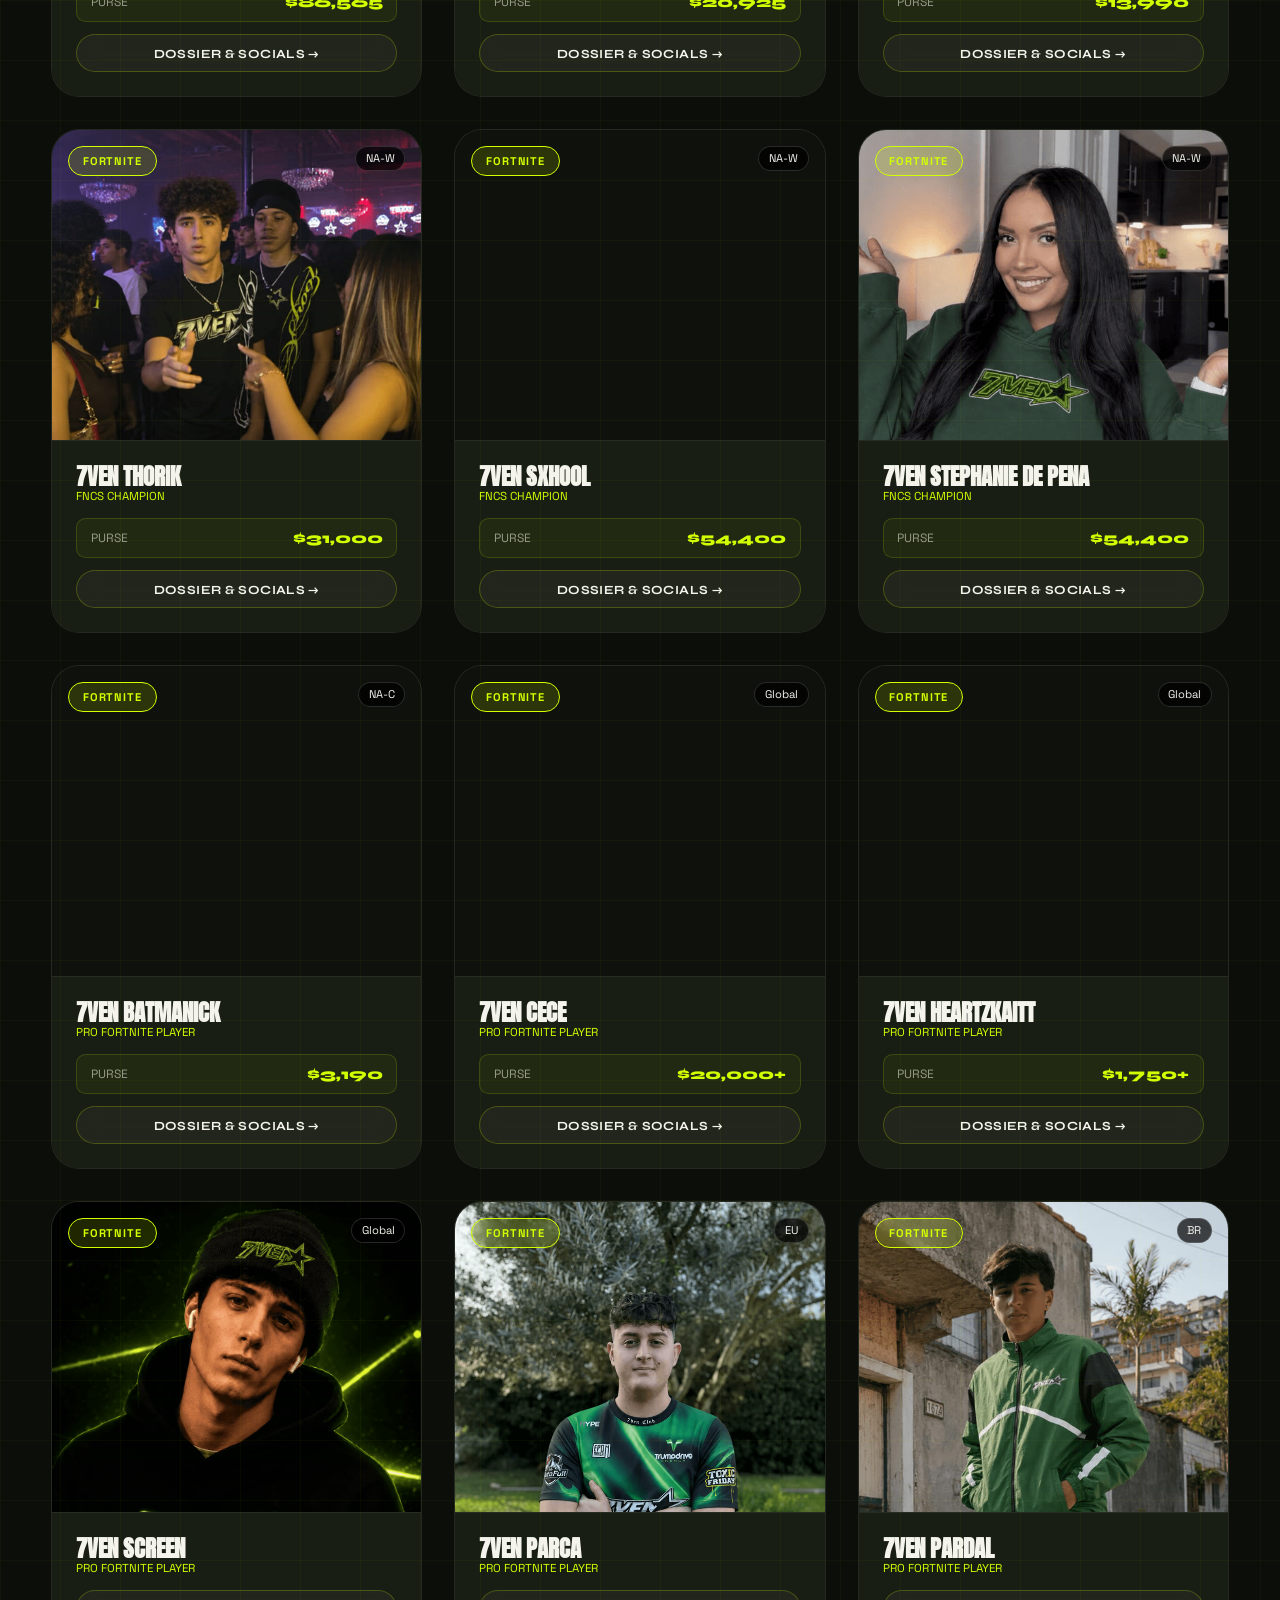
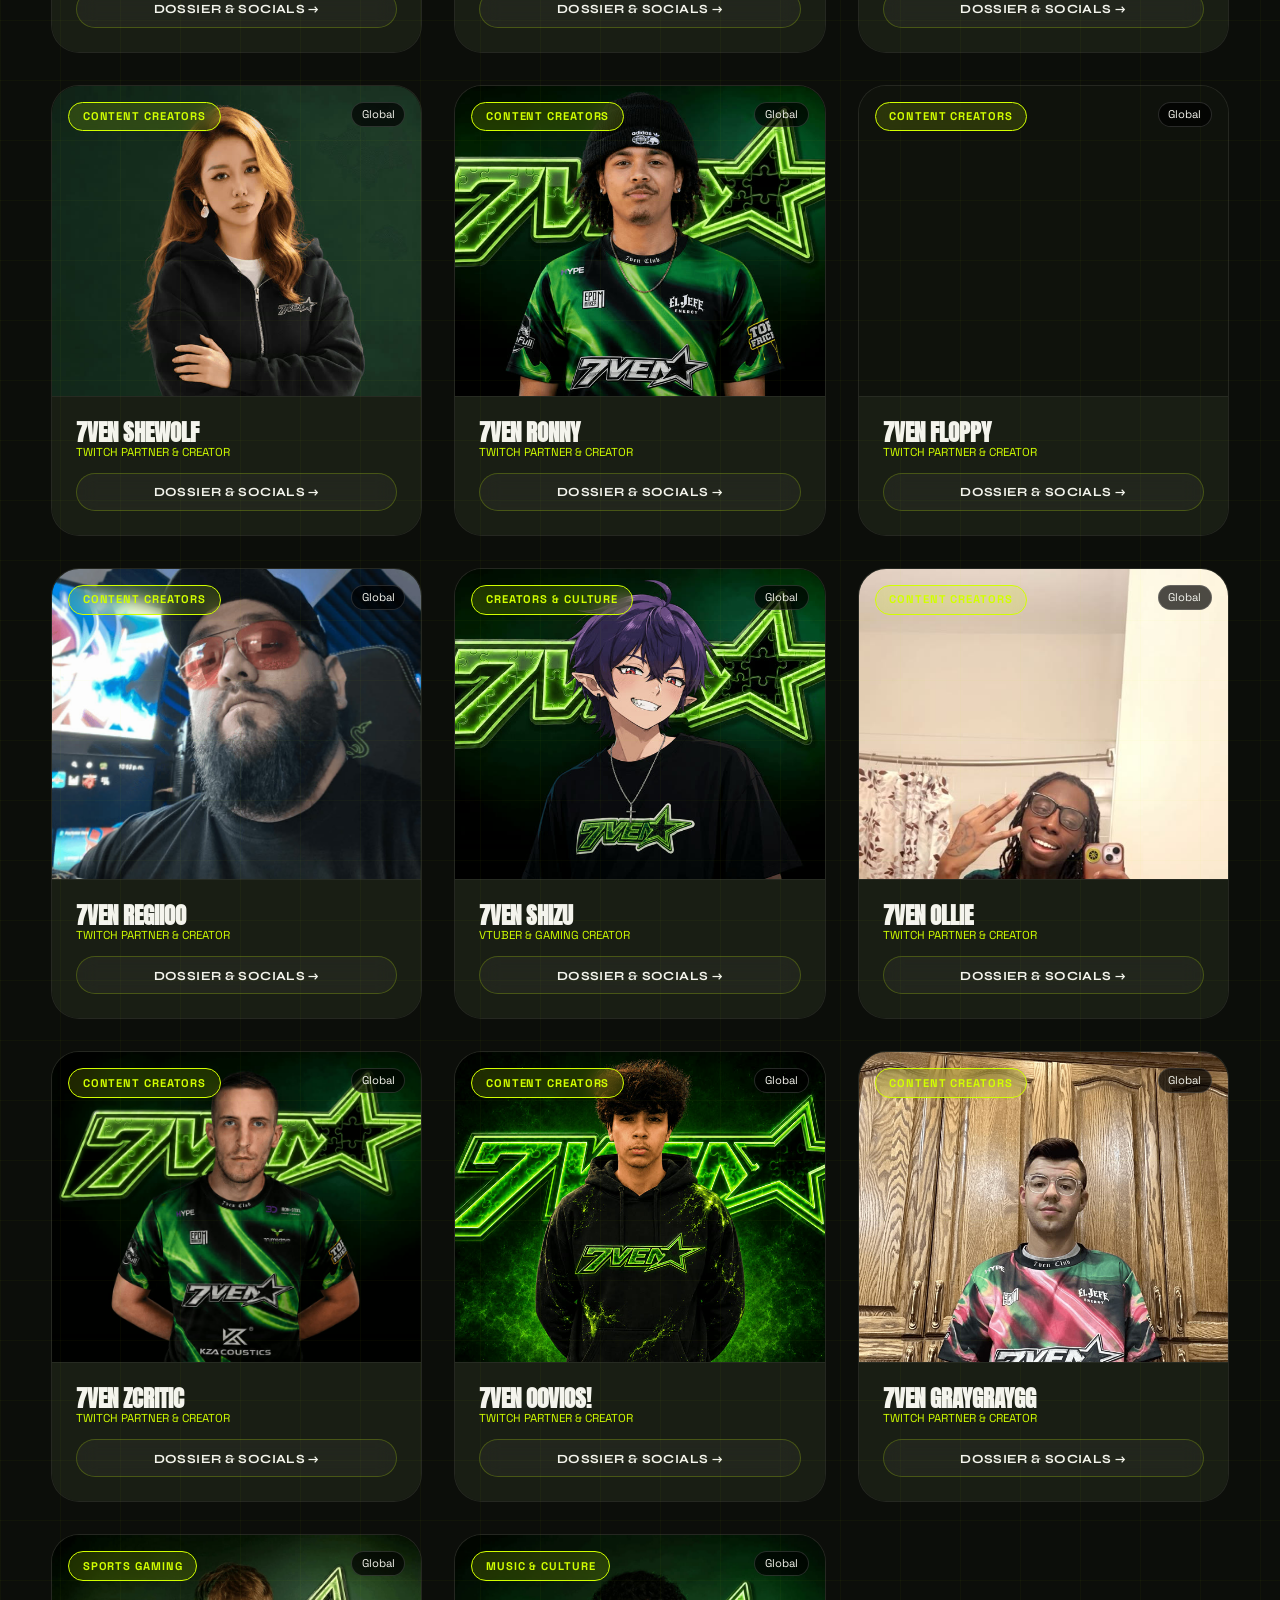
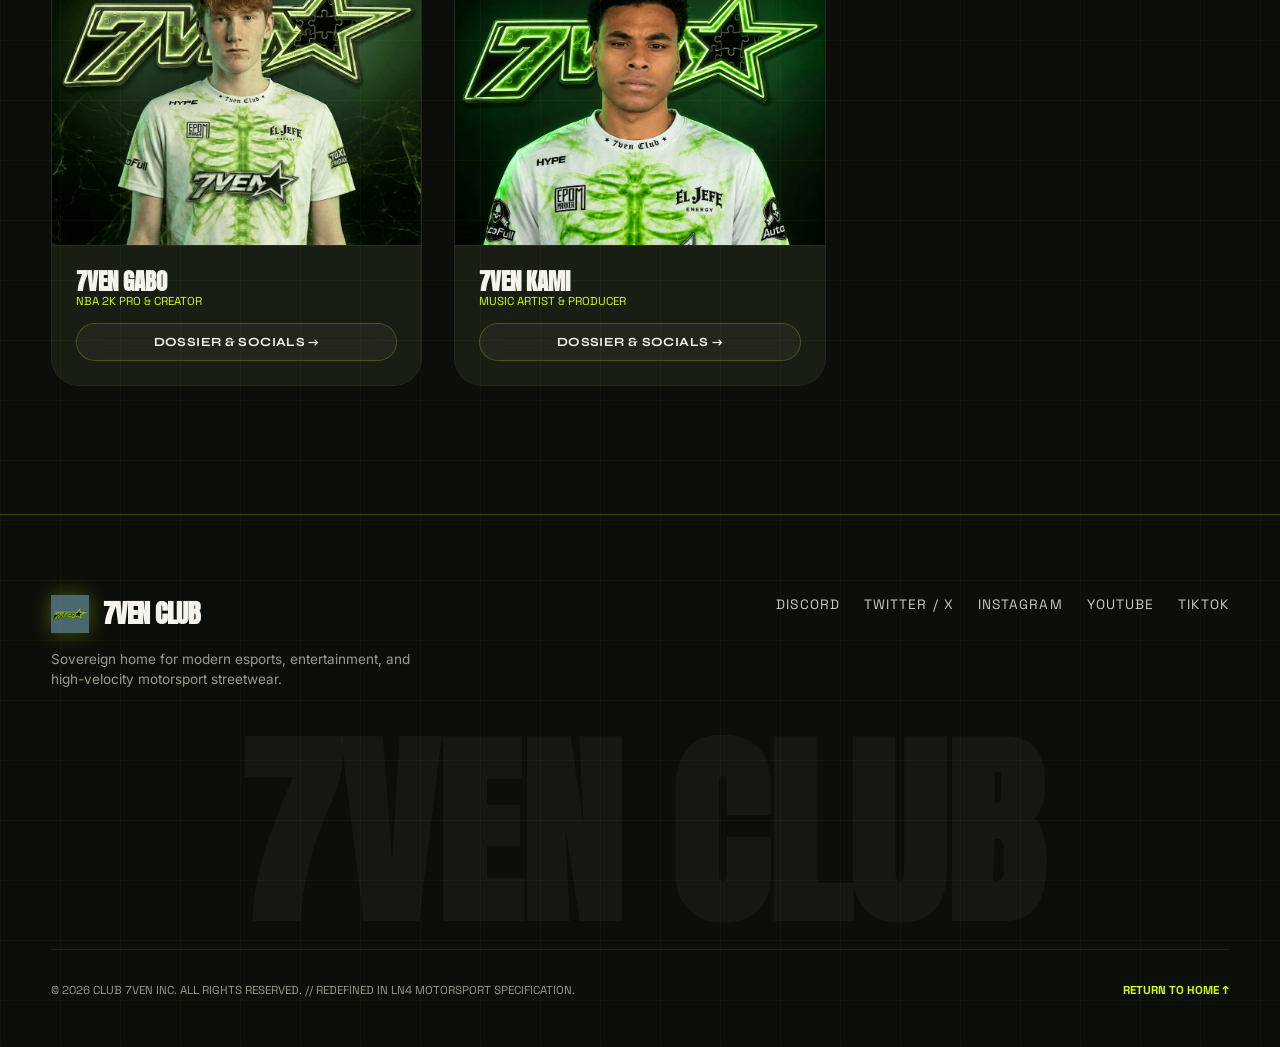
==== commit 1ba6335e: "Add device-adaptive engine, mobile RAM optimizations, touch carousel, and mobile navigation drawer" ====
--- a/athletes.html
+++ b/athletes.html
@@ -21,6 +21,7 @@
   <link rel="stylesheet" href="css/main.css">
   <link rel="stylesheet" href="css/components.css">
   <link rel="stylesheet" href="css/athletes.css">
+  <link rel="stylesheet" href="css/adaptive.css">
 </head>
 <body data-mode="on-stage">
 
@@ -79,7 +80,7 @@
         </button>
 
         <!-- Join CTA -->
-        <a href="index.html#contact" class="btn-ln btn-ln-primary">
+        <a href="index.html#contact" class="btn-ln btn-ln-primary" id="navCtaBtn">
           <span class="btn-roll-text" data-text="JOIN 7VEN">
             <span>JOIN 7VEN</span>
           </span>
@@ -88,6 +89,12 @@
             <polyline points="7 7 17 7 17 17"></polyline>
           </svg>
         </a>
+
+        <!-- Mobile Toggle Button -->
+        <button class="mobile-menu-btn" id="mobileMenuBtn" aria-label="Toggle Navigation Menu">
+          <span class="mobile-menu-bar"></span>
+          <span class="mobile-menu-bar"></span>
+        </button>
 
       </div>
     </div>
@@ -109,6 +116,11 @@
           <p class="text-lead" style="max-width: 680px; margin: 1rem auto 0 auto;">
             Hover to expand among the deck. Click any athlete card to open their complete operational dossier, tournament earnings, and verified social channels.
           </p>
+          <div class="mobile-touch-hint">
+            <span>SWIPE ROSTER</span>
+            <span class="mobile-touch-hint-arrow">➔</span>
+            <span>TAP CARD FOR DOSSIER</span>
+          </div>
         </div>
 
         <!-- Overlapping Fan-Out Card Deck -->
@@ -117,7 +129,7 @@
           <!-- Card 0: 7VEN Avivv -->
           <div class="fan-card" data-index="0" data-athlete-slug="avivv">
             <div class="fan-card-img-wrap">
-              <img src="assets/images/roster/avivv.jpg" alt="7VEN Avivv" class="fan-card-img">
+              <img src="assets/images/roster/avivv.jpg" alt="7VEN Avivv" class="fan-card-img" loading="lazy" decoding="async">
               <div class="fan-card-vignette"></div>
             </div>
             <span class="badge-pill is-live fan-card-badge">FNCS PRO</span>
@@ -132,7 +144,7 @@
           <!-- Card 1: 7VEN Tyler Zuber -->
           <div class="fan-card" data-index="1" data-athlete-slug="tyler-zuber">
             <div class="fan-card-img-wrap">
-              <img src="assets/images/roster/tyler-zuber.jpg" alt="7VEN Tyler Zuber" class="fan-card-img">
+              <img src="assets/images/roster/tyler-zuber.jpg" alt="7VEN Tyler Zuber" class="fan-card-img" loading="lazy" decoding="async">
               <div class="fan-card-vignette"></div>
             </div>
             <span class="badge-pill fan-card-badge">MLB PRO</span>
@@ -146,7 +158,7 @@
           <!-- Card 2: 7VEN GMONEY -->
           <div class="fan-card" data-index="2" data-athlete-slug="gmoney">
             <div class="fan-card-img-wrap">
-              <img src="assets/images/roster/gmoney.jpg" alt="7VEN GMONEY" class="fan-card-img">
+              <img src="assets/images/roster/gmoney.jpg" alt="7VEN GMONEY" class="fan-card-img" loading="lazy" decoding="async">
               <div class="fan-card-vignette"></div>
             </div>
             <span class="badge-pill is-live fan-card-badge">FNCS PRO</span>
@@ -161,7 +173,7 @@
           <!-- Card 3: 7VEN CRINGE (Center elevated) -->
           <div class="fan-card" data-index="3" data-athlete-slug="cringe">
             <div class="fan-card-img-wrap">
-              <img src="assets/images/roster/cringe.jpg" alt="7VEN CRINGE" class="fan-card-img">
+              <img src="assets/images/roster/cringe.jpg" alt="7VEN CRINGE" class="fan-card-img" loading="lazy" decoding="async">
               <div class="fan-card-vignette"></div>
             </div>
             <span class="badge-pill is-live fan-card-badge">EU GRAND FINALIST</span>
@@ -176,7 +188,7 @@
           <!-- Card 4: 7VEN CECE -->
           <div class="fan-card" data-index="4" data-athlete-slug="cece">
             <div class="fan-card-img-wrap">
-              <img src="assets/images/roster/cece.jpg" alt="7VEN CECE" class="fan-card-img">
+              <img src="assets/images/roster/cece.jpg" alt="7VEN CECE" class="fan-card-img" loading="lazy" decoding="async">
               <div class="fan-card-vignette"></div>
             </div>
             <span class="badge-pill fan-card-badge">TWITCH PARTNER</span>
@@ -191,7 +203,7 @@
           <!-- Card 5: 7VEN Thorik -->
           <div class="fan-card" data-index="5" data-athlete-slug="thorik">
             <div class="fan-card-img-wrap">
-              <img src="assets/images/roster/thorik.jpg" alt="7VEN Thorik" class="fan-card-img">
+              <img src="assets/images/roster/thorik.jpg" alt="7VEN Thorik" class="fan-card-img" loading="lazy" decoding="async">
               <div class="fan-card-vignette"></div>
             </div>
             <span class="badge-pill is-live fan-card-badge">FNCS CHAMPION</span>
@@ -206,7 +218,7 @@
           <!-- Card 6: 7VEN Sxhool -->
           <div class="fan-card" data-index="6" data-athlete-slug="sxhool">
             <div class="fan-card-img-wrap">
-              <img src="assets/images/roster/sxhool.jpg" alt="7VEN Sxhool" class="fan-card-img">
+              <img src="assets/images/roster/sxhool.jpg" alt="7VEN Sxhool" class="fan-card-img" loading="lazy" decoding="async">
               <div class="fan-card-vignette"></div>
             </div>
             <span class="badge-pill is-live fan-card-badge">FNCS CHAMPION</span>
@@ -351,7 +363,46 @@
     </div>
   </footer>
 
-  <!-- Scripts -->
+  <!-- --------------------------------------------------------------------------
+       6. MOBILE NAVIGATION DRAWER
+       -------------------------------------------------------------------------- -->
+  <div class="mobile-drawer-overlay" id="mobileDrawerOverlay" role="dialog" aria-label="Mobile Navigation Menu">
+    <div class="mobile-drawer" id="mobileDrawer">
+      <div>
+        <div class="mobile-drawer-head">
+          <div class="ln-brand">
+            <img src="assets/images/7ven-brand-mark.png" alt="7VEN Crest" class="ln-brand-logo" style="height: 32px;">
+            <span class="ln-brand-title" style="font-size: 1.4rem;">7VEN CLUB</span>
+          </div>
+          <button class="mobile-drawer-close" id="mobileDrawerClose" aria-label="Close Navigation">✕</button>
+        </div>
+        
+        <nav class="mobile-drawer-nav">
+          <a href="index.html" class="mobile-nav-link">HOME</a>
+          <a href="athletes.html" class="mobile-nav-link active">ATHLETES <span class="badge-pill is-live" style="font-size: 0.6rem; padding: 0.15rem 0.5rem; margin-left: 0.5rem;">41 PROS</span></a>
+          <a href="index.html#vault" class="mobile-nav-link">THE VAULT GEAR</a>
+          <a href="index.html#calendar" class="mobile-nav-link">FIXTURES & PODIUMS</a>
+          <a href="index.html#store" class="mobile-nav-link">LIMITED DROPS</a>
+          <a href="index.html#contact" class="mobile-nav-link">JOIN THE CLUB</a>
+        </nav>
+      </div>
+
+      <div class="mobile-drawer-footer">
+        <div class="mobile-drawer-telemetry">
+          <span class="text-eyebrow" style="font-size: 0.65rem;">// HARDWARE TELEMETRY PROFILE</span>
+          <div style="font-family: var(--font-mono); font-size: 0.72rem; color: var(--color--white-muted); margin-top: 0.25rem;">
+            SYSTEM STATUS: <span id="mobileDeviceTier" style="color: var(--color--lime);">OPTIMIZED MOBILE</span>
+          </div>
+        </div>
+        <a href="index.html#contact" class="btn-ln btn-ln-primary" style="width: 100%; text-align: center; margin-top: 1rem; padding: 0.8rem 1rem;">
+          <span>JOIN 7VEN SOVEREIGN →</span>
+        </a>
+      </div>
+    </div>
+  </div>
+
+  <!-- Scripts (Engine + Interaction + Roster) -->
+  <script src="js/adaptive-engine.js"></script>
   <script src="js/main.js"></script>
   <script src="js/athletes.js"></script>
 </body>
--- a/css/adaptive.css
+++ b/css/adaptive.css
@@ -0,0 +1,489 @@
+/* ==========================================================================
+   7VEN CLUB — ADAPTIVE DEVICE & MOBILE PERFORMANCE SYSTEM
+   Engineered for memory-constrained mobile devices & high-performance desktops
+   ========================================================================== */
+
+/* --------------------------------------------------------------------------
+   1. LOW-RAM & MOBILE COMPOSITING OPTIMIZATIONS
+   Reduces GPU texture allocations, framebuffers, and memory footprint
+   -------------------------------------------------------------------------- */
+
+[data-device-tier="low"],
+@media (max-width: 860px) {
+  /* Eliminate expensive multi-pass backdrop-filter blurs that crash mobile RAM */
+  .ln-nav,
+  .athlete-modal-overlay,
+  .cart-drawer-overlay,
+  .vault-modal-overlay,
+  .hero-telemetry-bar,
+  .hud-toast,
+  .mobile-drawer {
+    backdrop-filter: none !important;
+    -webkit-backdrop-filter: none !important;
+  }
+
+  .ln-nav {
+    background: rgba(12, 14, 10, 0.96) !important;
+  }
+
+  .ln-nav.scrolled {
+    background: #0b0e09 !important;
+  }
+
+  .athlete-modal-overlay,
+  .vault-modal-overlay,
+  .cart-drawer-overlay {
+    background: rgba(5, 7, 4, 0.94) !important;
+  }
+
+  /* De-allocate permanent GPU compositing layers when idle */
+  .fan-card,
+  .athlete-card,
+  .vault-card,
+  .product-card {
+    will-change: auto !important;
+  }
+
+  .fan-card:active,
+  .fan-card.is-hovered {
+    will-change: transform !important;
+  }
+
+  /* Tone down large spread blurred shadows to conserve GPU memory */
+  .fan-card,
+  .athlete-card,
+  .vault-card,
+  .product-card {
+    box-shadow: 0 10px 24px rgba(0, 0, 0, 0.6) !important;
+  }
+
+  /* Simplify ambient glow filters */
+  .ambient-glow-top {
+    display: none !important;
+  }
+}
+
+/* --------------------------------------------------------------------------
+   2. MOBILE HEADER & NAVIGATION REFINEMENTS
+   -------------------------------------------------------------------------- */
+
+@media (max-width: 860px) {
+  .ln-nav-links {
+    display: none !important;
+  }
+
+  .mobile-menu-btn {
+    display: flex !important;
+    cursor: pointer;
+  }
+
+  .ln-brand-badge {
+    display: none !important;
+  }
+}
+
+@media (max-width: 580px) {
+  .ln-nav-inner {
+    padding-left: 0.75rem;
+    padding-right: 0.75rem;
+    gap: 0.75rem;
+  }
+
+  .ln-brand-logo {
+    height: 30px !important;
+  }
+
+  .ln-brand-title {
+    font-size: 1.35rem !important;
+  }
+
+  /* Hide textual status in SFX button on small mobile, keep active wave icon */
+  .sound-status-text {
+    display: none !important;
+  }
+
+  .sound-toggle-btn {
+    padding: 0.45rem 0.65rem !important;
+    min-width: 36px;
+  }
+
+  /* Hide header Join button on tiny screens to prevent collision */
+  #navCtaBtn {
+    display: none !important;
+  }
+}
+
+/* --------------------------------------------------------------------------
+   3. MOBILE NAVIGATION DRAWER
+   Smooth, lightweight slide-out navigation
+   -------------------------------------------------------------------------- */
+
+.mobile-drawer-overlay {
+  position: fixed;
+  inset: 0;
+  background: rgba(0, 0, 0, 0.8);
+  z-index: 3000;
+  opacity: 0;
+  pointer-events: none;
+  transition: opacity 0.3s cubic-bezier(0.16, 1, 0.3, 1);
+}
+
+.mobile-drawer-overlay.open {
+  opacity: 1;
+  pointer-events: auto;
+}
+
+.mobile-drawer {
+  position: fixed;
+  top: 0;
+  right: -360px;
+  width: 100%;
+  max-width: min(340px, 86vw);
+  height: 100vh;
+  background: #0d100b;
+  border-left: 1px solid var(--color--lime-border);
+  z-index: 3001;
+  display: flex;
+  flex-direction: column;
+  justify-content: space-between;
+  padding: 1.75rem 1.5rem;
+  box-shadow: -20px 0 60px rgba(0, 0, 0, 0.95);
+  transition: right 0.35s cubic-bezier(0.22, 1, 0.36, 1);
+  overflow-y: auto;
+  -webkit-overflow-scrolling: touch;
+}
+
+.mobile-drawer-overlay.open .mobile-drawer {
+  right: 0;
+}
+
+.mobile-drawer-head {
+  display: flex;
+  align-items: center;
+  justify-content: space-between;
+  padding-bottom: 1.25rem;
+  border-bottom: 1px solid rgba(255, 255, 255, 0.1);
+}
+
+.mobile-drawer-close {
+  width: 38px;
+  height: 38px;
+  border-radius: 50%;
+  border: 1px solid var(--color--lime-border);
+  color: var(--color--white);
+  display: flex;
+  align-items: center;
+  justify-content: center;
+  font-size: 1.15rem;
+  background: rgba(255, 255, 255, 0.05);
+  cursor: pointer;
+  transition: all var(--duration-fast) ease;
+}
+
+.mobile-drawer-close:hover {
+  background: var(--color--lime);
+  color: var(--color--black);
+}
+
+.mobile-drawer-nav {
+  display: flex;
+  flex-direction: column;
+  gap: 0.5rem;
+  margin: 2rem 0;
+}
+
+.mobile-nav-link {
+  font-family: var(--font-condensed);
+  font-size: 1.85rem;
+  font-weight: 800;
+  text-transform: uppercase;
+  color: var(--color--white);
+  padding: 0.5rem 0;
+  display: flex;
+  align-items: center;
+  justify-content: space-between;
+  border-bottom: 1px solid rgba(255, 255, 255, 0.05);
+  transition: color var(--duration-fast) ease, padding-left var(--duration-fast) ease;
+}
+
+.mobile-nav-link:hover,
+.mobile-nav-link.active {
+  color: var(--color--lime);
+  padding-left: 0.5rem;
+}
+
+.mobile-drawer-footer {
+  padding-top: 1.5rem;
+  border-top: 1px solid rgba(255, 255, 255, 0.08);
+}
+
+.mobile-drawer-telemetry {
+  font-family: var(--font-mono);
+  font-size: 0.72rem;
+  color: var(--color--grey-on-track);
+}
+
+/* --------------------------------------------------------------------------
+   4. FAN-OUT CARD DECK — MOBILE HORIZONTAL SWIPE CAROUSEL
+   Transformed into a native-feeling touch carousel on mobile & tablet
+   -------------------------------------------------------------------------- */
+
+@media (max-width: 860px) {
+  .fan-deck-section {
+    padding: 2.5rem 0 4.5rem 0;
+  }
+
+  .fan-deck-header {
+    margin-bottom: 1.5rem;
+    padding: 0 1rem;
+  }
+
+  .fan-deck-header h1,
+  .fan-deck-header h2 {
+    font-size: clamp(2.4rem, 9vw, 4.2rem) !important;
+  }
+
+  .fan-deck-header .text-lead {
+    font-size: 0.95rem;
+    line-height: 1.5;
+  }
+
+  /* Touch hint indicator */
+  .mobile-touch-hint {
+    display: flex !important;
+    align-items: center;
+    justify-content: center;
+    gap: 0.5rem;
+    font-family: var(--font-mono);
+    font-size: 0.72rem;
+    letter-spacing: 0.12em;
+    color: var(--color--lime);
+    margin: 1rem auto 0 auto;
+    text-transform: uppercase;
+  }
+
+  .mobile-touch-hint-arrow {
+    animation: swipePulse 1.8s infinite ease-in-out;
+  }
+
+  @keyframes swipePulse {
+    0%, 100% { transform: translateX(0); opacity: 0.6; }
+    50% { transform: translateX(4px); opacity: 1; }
+  }
+
+  /* Carousel Deck Wrapper */
+  .fan-deck-wrapper {
+    height: auto !important;
+    min-height: 410px;
+    perspective: none !important;
+    display: flex !important;
+    flex-direction: row !important;
+    align-items: stretch !important;
+    justify-content: flex-start !important;
+    overflow-x: auto !important;
+    scroll-snap-type: x mandatory !important;
+    -webkit-overflow-scrolling: touch !important;
+    scrollbar-width: none !important;
+    padding: 1rem 1.25rem 2rem 1.25rem !important;
+    gap: 1.25rem !important;
+  }
+
+  .fan-deck-wrapper::-webkit-scrollbar {
+    display: none !important;
+  }
+
+  /* Mobile Individual Card */
+  .fan-card {
+    position: relative !important;
+    transform: none !important;
+    flex: 0 0 240px !important;
+    width: 240px !important;
+    height: 370px !important;
+    scroll-snap-align: center !important;
+    margin: 0 !important;
+    border-radius: 28px !important;
+    box-shadow: 0 12px 30px rgba(0, 0, 0, 0.7) !important;
+  }
+
+  .fan-card-content {
+    transform: none !important;
+    padding: 1.25rem !important;
+  }
+
+  .fan-card-name {
+    font-size: 1.5rem !important;
+  }
+
+  .fan-card-hint {
+    opacity: 1 !important;
+    transform: none !important;
+    font-size: 0.68rem !important;
+  }
+
+  /* Touch active highlight */
+  .fan-card:active {
+    border-color: var(--color--lime) !important;
+    transform: scale(0.98) !important;
+  }
+}
+
+.mobile-touch-hint {
+  display: none;
+}
+
+/* --------------------------------------------------------------------------
+   5. ATHLETE DOSSIER MODAL — MOBILE OPTIMIZATION
+   Full-screen scrollable layout with touch-friendly controls
+   -------------------------------------------------------------------------- */
+
+@media (max-width: 860px) {
+  .athlete-modal-overlay {
+    padding: 0.75rem !important;
+    align-items: flex-start !important;
+    overflow-y: auto !important;
+    -webkit-overflow-scrolling: touch !important;
+  }
+
+  .athlete-modal-card {
+    grid-template-columns: 1fr !important;
+    max-height: none !important;
+    margin: 1.5rem auto 3rem auto !important;
+    border-radius: var(--radius-sm) !important;
+  }
+
+  .athlete-modal-media {
+    min-height: 220px !important;
+    max-height: 270px !important;
+  }
+
+  .athlete-modal-info {
+    padding: 1.5rem 1.25rem !important;
+    gap: 1.25rem !important;
+  }
+
+  .athlete-modal-name {
+    font-size: 2.2rem !important;
+  }
+
+  .athlete-modal-bio {
+    font-size: 0.88rem !important;
+    line-height: 1.55 !important;
+  }
+
+  .athlete-modal-earnings-box {
+    padding: 0.85rem 1rem !important;
+  }
+
+  .athlete-modal-close {
+    top: 0.85rem !important;
+    right: 0.85rem !important;
+    width: 36px !important;
+    height: 36px !important;
+    font-size: 1rem !important;
+  }
+
+  .athlete-social-btn {
+    padding: 0.45rem 0.85rem !important;
+    font-size: 0.7rem !important;
+  }
+}
+
+/* --------------------------------------------------------------------------
+   6. ATHLETE DIRECTORY GRID — MOBILE TUNING
+   -------------------------------------------------------------------------- */
+
+@media (max-width: 860px) {
+  .roster-directory-section {
+    padding: 3rem 0 6rem 0;
+  }
+
+  .directory-controls {
+    flex-direction: column;
+    align-items: stretch;
+    gap: 1.25rem;
+    margin-bottom: 2rem;
+  }
+
+  .search-box-wrap {
+    min-width: 100%;
+    max-width: 100%;
+  }
+
+  /* Fix iOS auto-zoom by keeping font-size >= 16px */
+  .search-input {
+    font-size: 1rem !important;
+    padding: 0.85rem 1rem 0.85rem 2.8rem !important;
+  }
+
+  .roster-filter-group {
+    display: flex;
+    overflow-x: auto;
+    scroll-snap-type: x proximity;
+    -webkit-overflow-scrolling: touch;
+    scrollbar-width: none;
+    gap: 0.5rem;
+    padding-bottom: 0.5rem;
+  }
+
+  .roster-filter-group::-webkit-scrollbar {
+    display: none;
+  }
+
+  .roster-filter-btn {
+    flex-shrink: 0;
+    scroll-snap-align: start;
+    padding: 0.5rem 1rem !important;
+    font-size: 0.72rem !important;
+  }
+
+  .athletes-grid {
+    grid-template-columns: repeat(auto-fill, minmax(250px, 1fr)) !important;
+    gap: 1.25rem !important;
+  }
+}
+
+@media (max-width: 520px) {
+  .athletes-grid {
+    grid-template-columns: 1fr !important;
+  }
+
+  .athlete-card {
+    border-radius: 24px !important;
+  }
+
+  .athlete-card-media {
+    height: 280px !important;
+  }
+}
+
+/* --------------------------------------------------------------------------
+   7. VAULT MODAL & CART DRAWER ON SMALL MOBILE
+   -------------------------------------------------------------------------- */
+
+@media (max-width: 600px) {
+  .cart-drawer {
+    max-width: 100% !important;
+    right: -100% !important;
+  }
+
+  .cart-drawer-overlay.open .cart-drawer {
+    right: 0 !important;
+  }
+
+  .vault-modal-card {
+    grid-template-columns: 1fr !important;
+    margin: 1.5rem auto !important;
+    max-height: none !important;
+  }
+
+  .vault-modal-overlay {
+    align-items: flex-start !important;
+    overflow-y: auto !important;
+  }
+
+  .hero-meta-strip {
+    flex-direction: column;
+    align-items: flex-start;
+    gap: 0.75rem;
+  }
+}
